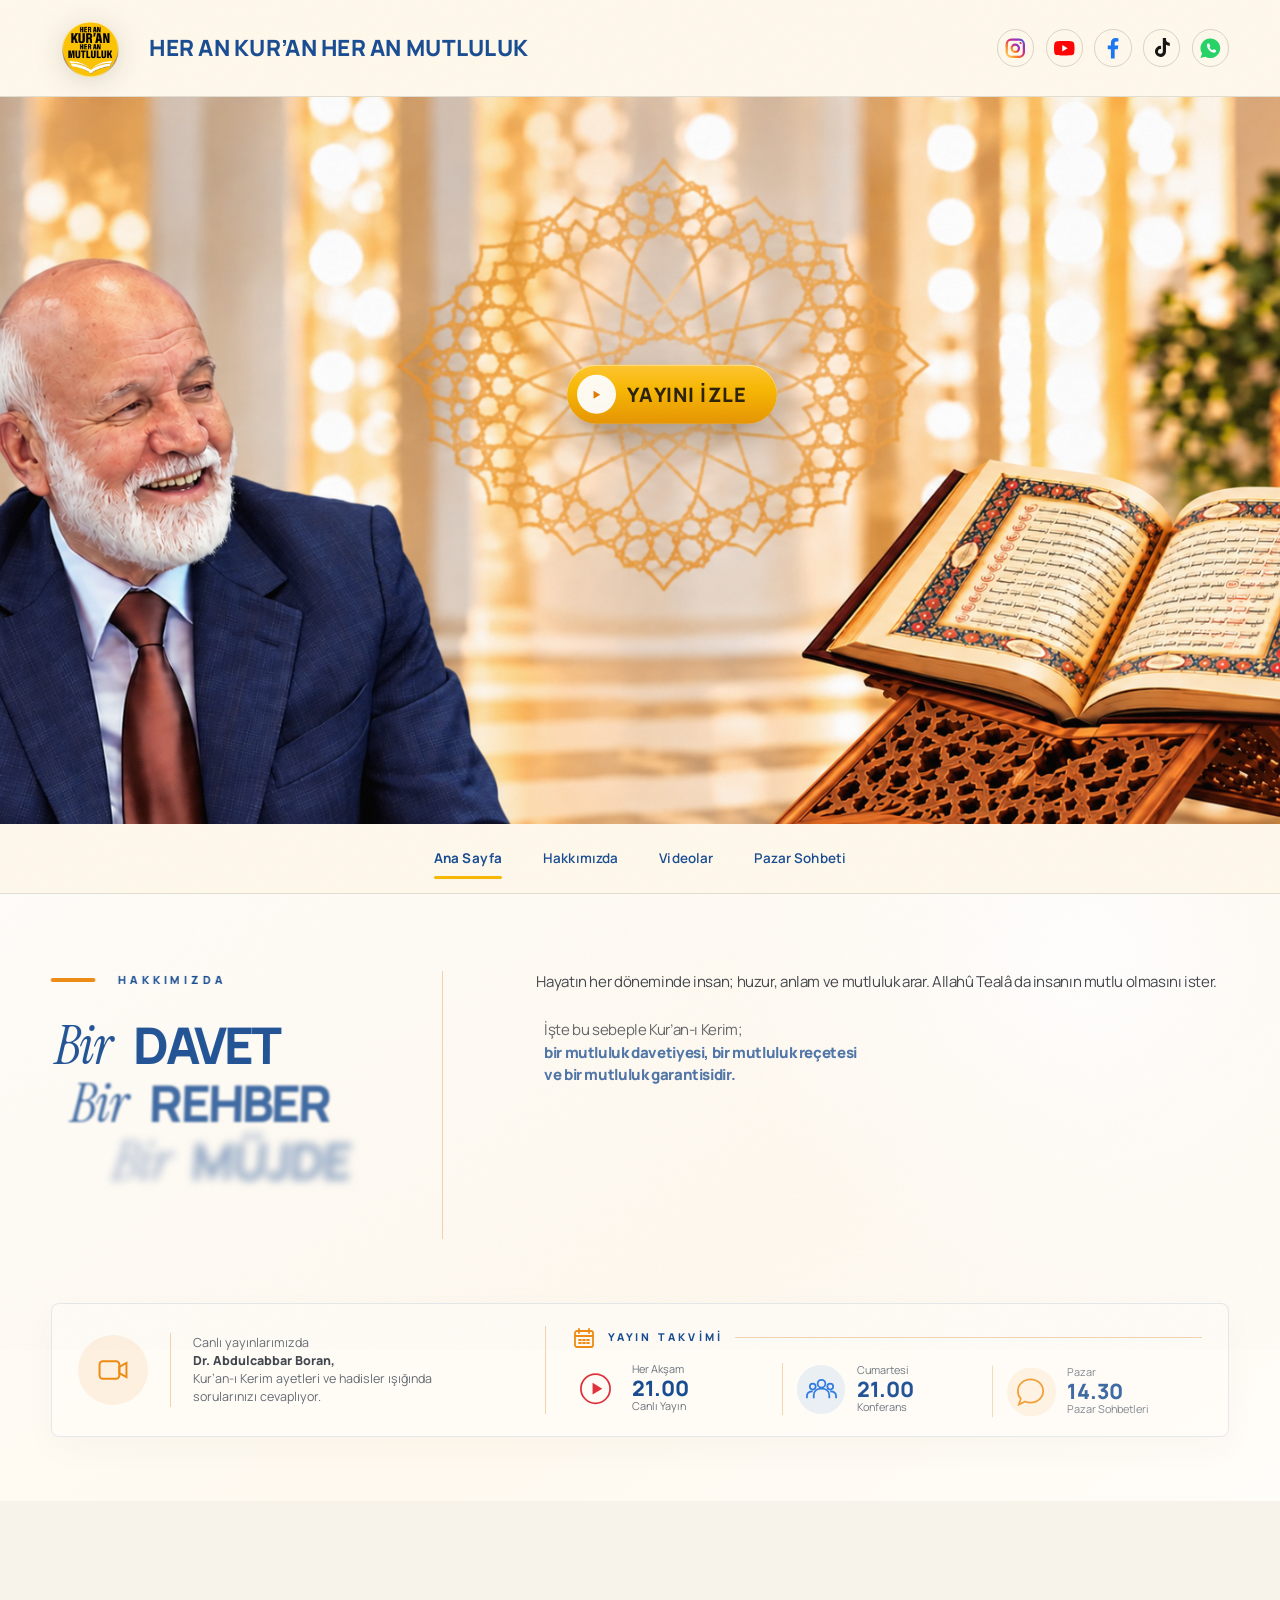
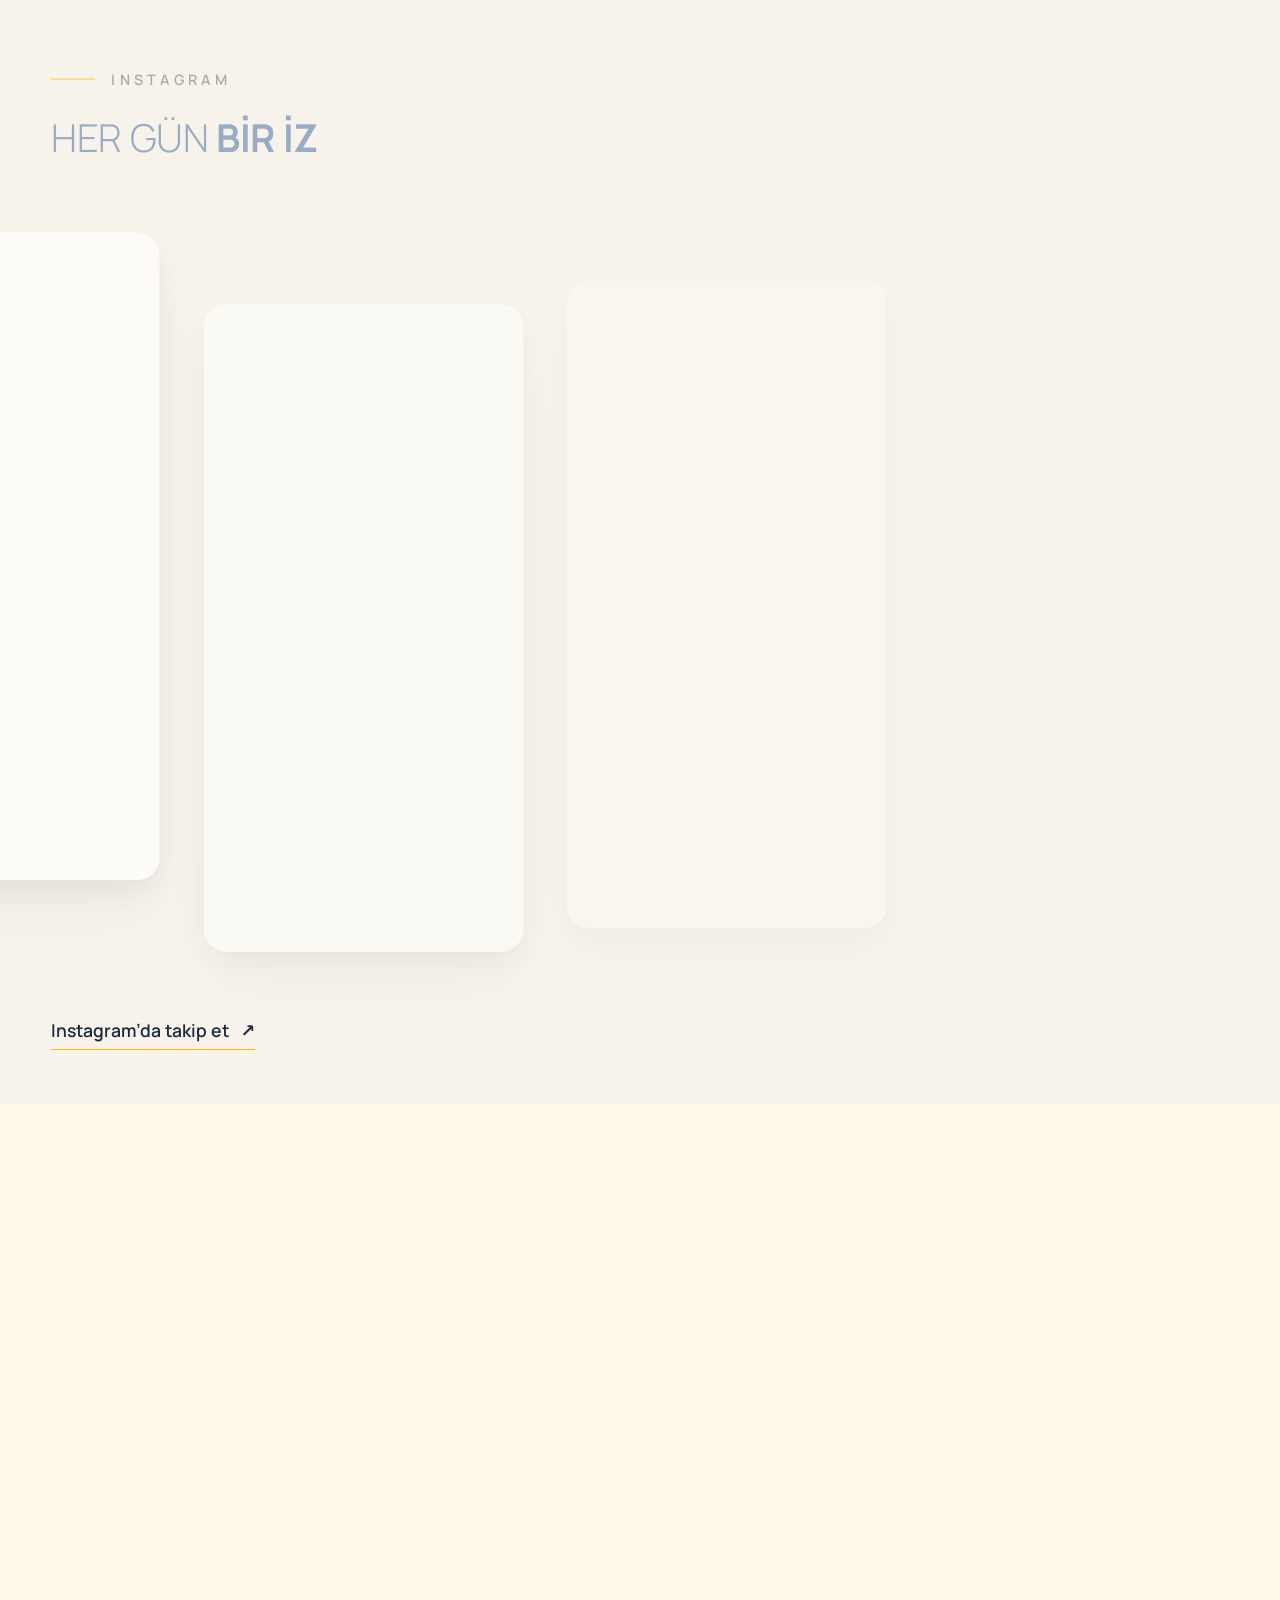
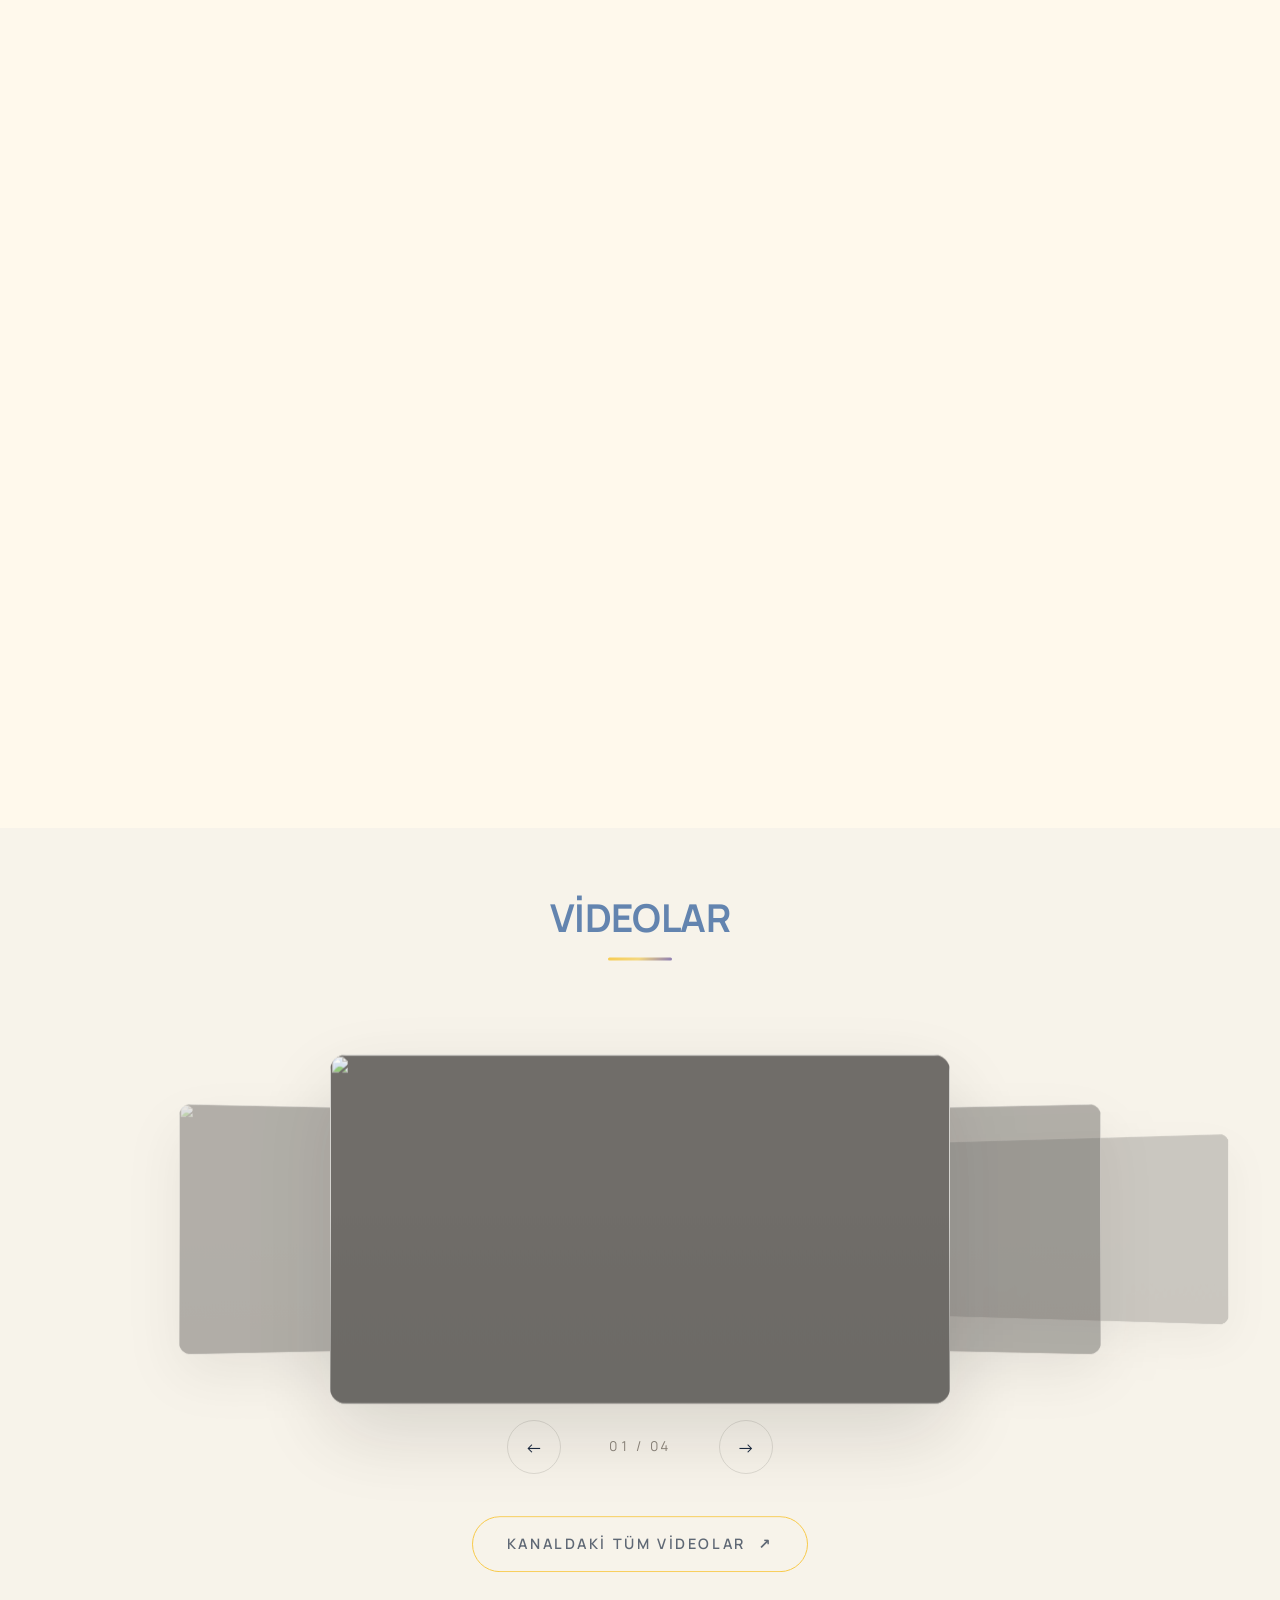
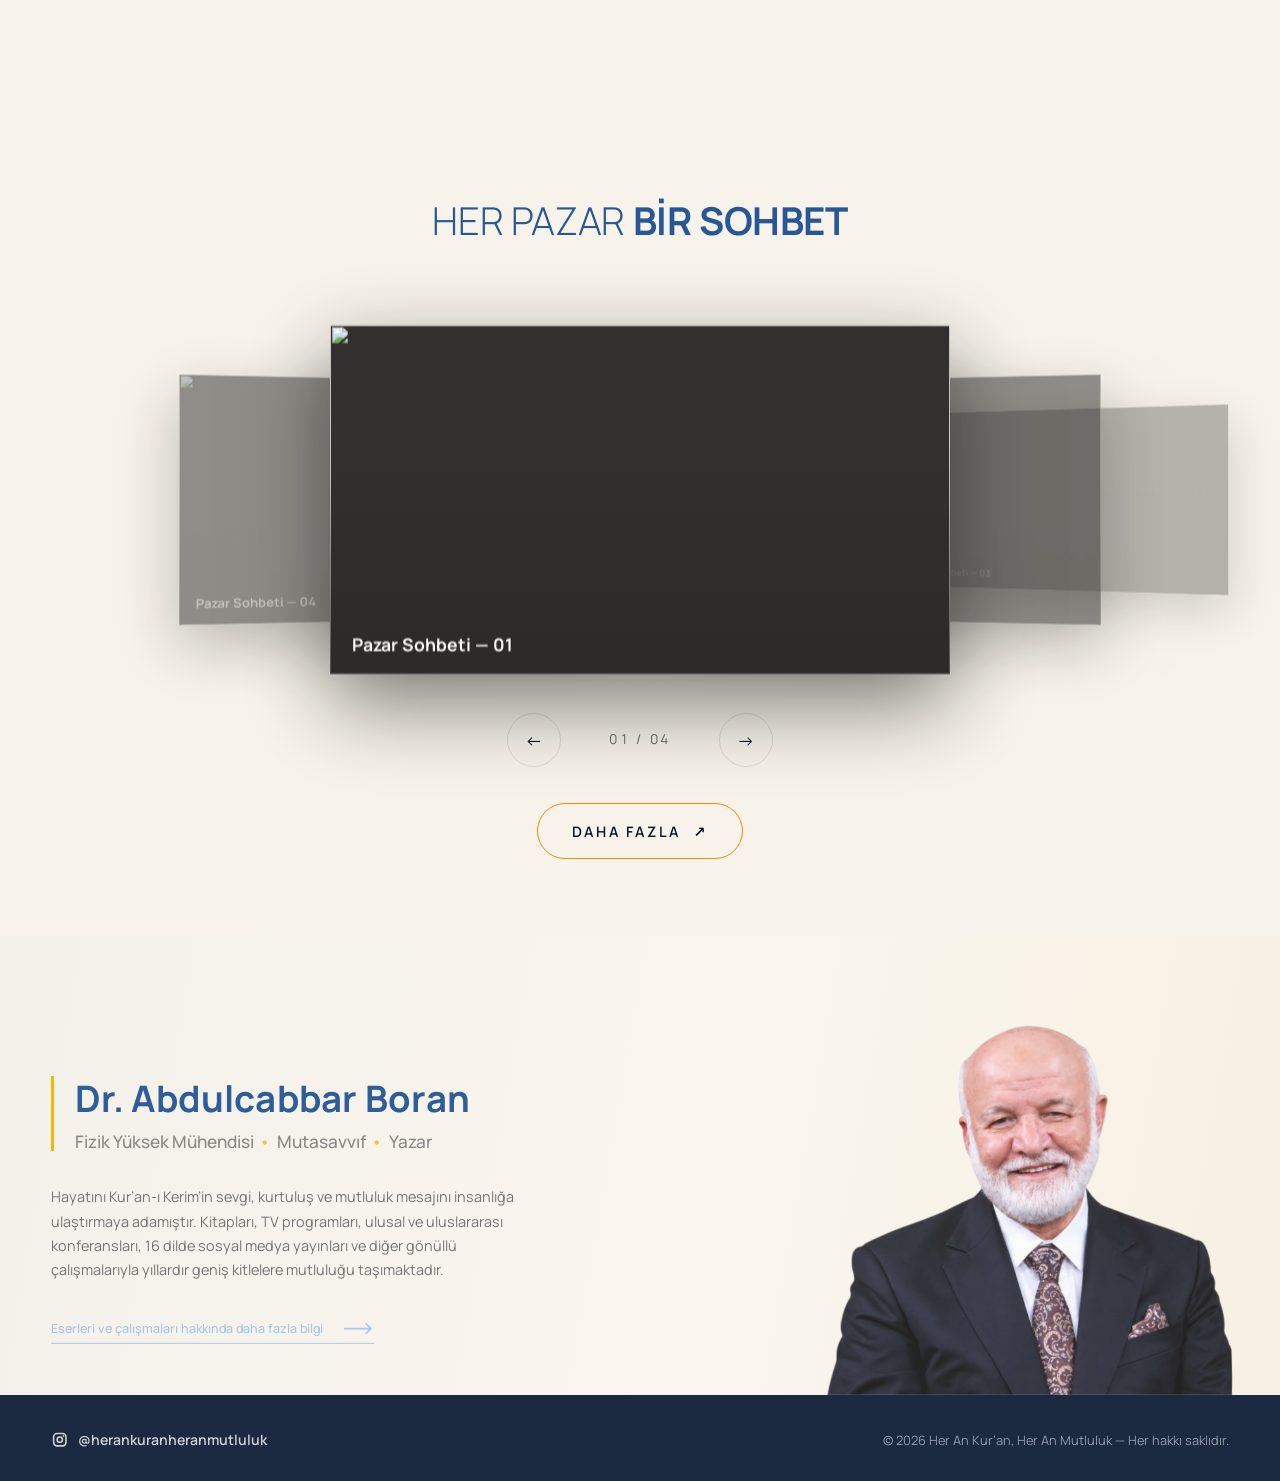
==== index.html @ 2b102756 "Sticky menu titremesini duzelt (overflow-x: clip); video kartlarini kucult - base.css: body overflow" ====
<!DOCTYPE html>
<html lang="tr">

<head>
  <meta charset="UTF-8">
  <meta name="viewport" content="width=device-width, initial-scale=1.0">
  <title>Her An Kur'an, Her An Mutluluk</title>
  <meta name="description"
    content="Her An Kur'an, Her An Mutluluk — bir ayet, bir düşünce, bir değişim. Abdulcabbar Boran ile sohbetler, canlı yayınlar ve her gün bir iz bırakan paylaşımlar.">
  <meta property="og:title" content="Her An Kur'an, Her An Mutluluk">
  <meta property="og:description"
    content="Bir ayet. Bir düşünce. Bir değişim. Sohbetler, canlı yayınlar ve her gün bir iz.">
  <meta property="og:image" content="assets/og-image.jpg">
  <meta property="og:type" content="website">
  <meta property="og:locale" content="tr_TR">
  <!-- Sekme simgesi: markanın kendi logosu (assets/hak_logo.png'den üretildi) -->
  <link rel="icon" type="image/png" sizes="32x32" href="assets/favicon-32.png">
  <link rel="icon" type="image/png" sizes="512x512" href="assets/icon-512.png">
  <link rel="apple-touch-icon" sizes="180x180" href="assets/apple-touch-icon.png">
  <link rel="shortcut icon" href="favicon.ico">

  <link rel="preconnect" href="https://fonts.googleapis.com">
  <link rel="preconnect" href="https://fonts.gstatic.com" crossorigin>
  <link
    href="https://fonts.googleapis.com/css2?family=Instrument+Serif:ital@0;1&family=Cormorant+Garamond:ital,wght@0,400;0,500;1,400&family=Manrope:wght@300;400;500;600;700&display=swap"
    rel="stylesheet">

  <link rel="stylesheet" href="css/base.css?v=20261027-1">
  <link rel="stylesheet" href="css/layout.css?v=20261018-4">
  <link rel="stylesheet" href="css/sections/hero.css?v=20261018-2">
  <link rel="stylesheet" href="css/sections/hakkimizda.css?v=20261018-1">
  <link rel="stylesheet" href="css/sections/instagram.css?v=20261018-3">
  <link rel="stylesheet" href="css/sections/boran.css?v=20261018-2">
  <link rel="stylesheet" href="css/sections/videos.css?v=20261027-1">
  <link rel="stylesheet" href="css/sections/videolar.css?v=20261027-1">
  <link rel="stylesheet" href="css/sections/footer.css?v=20261016-1">
</head>

<body>

  <!-- Görsel yedeği: bir görsel yüklenemezse yerine tasarlanmış bir
       yer tutucu paneli (başlık + sarı sıra işareti) konur. -->
  <script src="js/imageFallback.js?v=20261018-1"></script>

  <!-- Global film grain -->
  <div class="grain" aria-hidden="true"></div>

  <!-- Üst şerit: logo + marka yazısı + sosyal halkalar.
       Şerit yüksekliği logoyu TAM kapsar; logo afişin üzerine taşmaz. -->
  <header class="navbar" id="navbar" data-nav>
    <div class="navbar__inner">
      <a class="navbar__brand" href="#hero" aria-label="Her An Kur&rsquo;an — ana sayfa">
        <img class="navbar__logo" src="assets/hak_logo.png" alt="Her An Kur'an, Her An Mutluluk logosu">
      </a>
      <p class="navbar__wordmark">Her An Kur&rsquo;an Her An Mutluluk</p>

      <div class="navbar__actions">
        <a class="navbar__icon navbar__icon--ig" href="https://www.instagram.com/herankuranheranmutluluk" target="_blank" rel="noopener noreferrer"
          aria-label="Instagram">
          <svg viewBox="0 0 24 24" aria-hidden="true">
            <defs>
              <linearGradient id="ig-gradient" x1="8%" y1="92%" x2="92%" y2="8%">
                <stop offset="0" stop-color="#FFD764" />
                <stop offset="0.28" stop-color="#FA7E1E" />
                <stop offset="0.56" stop-color="#D62976" />
                <stop offset="0.8" stop-color="#962FBF" />
                <stop offset="1" stop-color="#4F5BD5" />
              </linearGradient>
            </defs>
            <path fill="url(#ig-gradient)"
              d="M8.2 2.5h7.6a5.7 5.7 0 0 1 5.7 5.7v7.6a5.7 5.7 0 0 1-5.7 5.7H8.2a5.7 5.7 0 0 1-5.7-5.7V8.2a5.7 5.7 0 0 1 5.7-5.7zm-.18 2.2A3.32 3.32 0 0 0 4.7 8.02v7.96a3.32 3.32 0 0 0 3.32 3.32h7.96a3.32 3.32 0 0 0 3.32-3.32V8.02A3.32 3.32 0 0 0 15.98 4.7H8.02z" />
            <path fill="url(#ig-gradient)"
              d="M12 7.3a4.7 4.7 0 1 1 0 9.4 4.7 4.7 0 0 1 0-9.4zm0 2.2a2.5 2.5 0 1 0 0 5 2.5 2.5 0 0 0 0-5z" />
            <circle fill="url(#ig-gradient)" cx="17.05" cy="6.95" r="1.18" />
          </svg>
        </a>
        <a class="navbar__icon navbar__icon--yt" href="https://www.youtube.com/@HeranKuranHeranMutluluk" target="_blank" rel="noopener noreferrer"
          aria-label="YouTube">
          <svg viewBox="0 0 24 24" aria-hidden="true">
            <path fill="#FF0000"
              d="M21.6 7.17a2.52 2.52 0 0 0-1.77-1.78C18.25 4.96 12 4.96 12 4.96s-6.25 0-7.83.43A2.52 2.52 0 0 0 2.4 7.17 26.2 26.2 0 0 0 1.97 12c0 1.64.14 3.27.43 4.83a2.52 2.52 0 0 0 1.77 1.78c1.58.43 7.83.43 7.83.43s6.25 0 7.83-.43a2.52 2.52 0 0 0 1.77-1.78c.29-1.56.43-3.19.43-4.83 0-1.64-.14-3.27-.43-4.83z" />
            <path fill="#fff" d="M10.02 15.17V8.83L15.3 12z" />
          </svg>
        </a>
        <a class="navbar__icon navbar__icon--fb" href="https://www.facebook.com/hkuranhmutluluk" target="_blank" rel="noopener noreferrer"
          aria-label="Facebook">
          <svg viewBox="0 0 24 24" aria-hidden="true">
            <path fill="#1877F2"
              d="M15.12 5.32H17V2.14A26.1 26.1 0 0 0 14.26 2C11.54 2 9.68 3.66 9.68 6.7v2.62H6.61v3.56h3.07V22h3.68v-9.12h3.06l.46-3.56h-3.52V7.05c0-1.03.28-1.73 1.76-1.73z" />
          </svg>
        </a>
        <a class="navbar__icon navbar__icon--tt" href="https://www.tiktok.com/@herankuranheranmutluluk" target="_blank" rel="noopener noreferrer"
          aria-label="TikTok">
          <svg viewBox="0 0 24 24" aria-hidden="true">
            <path fill="#121212"
              d="M16.6 2h-3.1v13.08a2.37 2.37 0 1 1-1.7-2.27V9.68a5.4 5.4 0 1 0 4.8 5.37V8.52a6.6 6.6 0 0 0 3.7 1.14V6.56A3.7 3.7 0 0 1 16.6 2.9z" />
          </svg>
        </a>
        <a class="navbar__icon navbar__icon--wa" href="https://wa.me/905434600460" target="_blank" rel="noopener noreferrer"
          aria-label="WhatsApp ile iletişime geç">
          <svg viewBox="0 0 24 24" aria-hidden="true">
            <path fill="#25D366"
              d="M12.04 2.4a9.6 9.6 0 0 0-8.1 14.72L2.5 21.6l4.6-1.4a9.6 9.6 0 1 0 4.94-17.8z" />
            <path fill="#fff"
              d="M9.1 7.9c.25-.56.52-.57.76-.58h.64c.2 0 .47.04.68.58l.72 1.76c.1.25.03.47-.1.66l-.4.5c-.12.16-.22.3-.03.6a6.4 6.4 0 0 0 2.7 2.36c.27.13.42.07.57-.1l.5-.6c.19-.2.37-.2.57-.1l1.62.84c.26.14.44.3.44.5 0 .4-.22 1.2-.62 1.5-.4.3-.97.5-1.56.5a8.2 8.2 0 0 1-6.83-6.8c0-.7.13-1.3.44-1.82z" />
          </svg>
        </a>
      </div>

      <button class="navbar__burger" aria-label="Menüyü aç" aria-expanded="false">
        <span></span><span></span>
      </button>
    </div>
    <div class="navbar__mobile" hidden>
      <ul class="navbar__mobile-list">
        <li><a href="#hero">Ana Sayfa</a></li>
        <li><a href="#manifesto">Hakkımızda</a></li>
        <li><a href="#videolar">Videolar</a></li>
        <li><a href="#pazar-sohbeti">Pazar Sohbeti</a></li>
      </ul>
    </div>
  </header>

  <main id="icerik">

    <!-- ============ HERO ============ -->
    <!-- Tam genişlik afiş; ortasında "YAYINI İZLE". Tıklanınca kapak çekilir,
         yerinde canlı yayın açılır. Ana menü afişin ALTINDA durur ve
         kaydırıldıkça marka şeridinin altına yapışır. -->
    <section class="hero" id="hero" data-theme="light" aria-label="Giriş">
      <figure class="hero__visual">
        <iframe referrerpolicy="strict-origin-when-cross-origin" class="hero__embed"
          data-live-src="https://www.youtube.com/embed/live_stream?channel=UCl6TeEmv5AAY00mSjHaKWVg&amp;rel=0&amp;playsinline=1"
          title="Her An Kur&rsquo;an, Her An Mutluluk — canlı yayın" frameborder="0"
          allow="accelerometer; autoplay; encrypted-media; gyroscope; picture-in-picture; web-share"
          allowfullscreen></iframe>
        <button class="live-cover" type="button" data-live-cover aria-label="Canlı yayını izle">
          <!-- Kaynak: assets/intro.png (1930x815, 2.368:1 — kutunun oranıyla aynı). -->
          <img src="assets/intro.png?v=2"
            alt="" loading="eager" decoding="async"
            width="1930" height="815">
          <span class="hero__watch">
            <span class="hero__watch-icon" aria-hidden="true">
              <svg viewBox="0 0 24 24"><path d="M9 7.2v9.6l8-4.8z" /></svg>
            </span>
            Yayını İzle
          </span>
        </button>
      </figure>

    </section>

    <nav class="mainnav" aria-label="Ana menü">
      <ul class="mainnav__list">
        <li><a class="mainnav__link" href="#hero" data-section="hero">Ana Sayfa</a></li>
        <li><a class="mainnav__link" href="#manifesto" data-section="manifesto">Hakkımızda</a></li>
        <li><a class="mainnav__link" href="#videolar" data-section="videolar">Videolar</a></li>
        <li><a class="mainnav__link" href="#pazar-sohbeti" data-section="pazar-sohbeti">Pazar Sohbeti</a></li>
      </ul>
    </nav>

    <!-- ============ HAKKIMIZDA ============ -->
    <!-- Referans afiş düzeni: solda başlık, sağda metin ve davet,
         altta canlı yayın bilgisi ile yayın takvimi. -->
    <section class="hk" id="manifesto" data-theme="light" aria-label="Hakkımızda">
      <div class="hk__inner">
        <div class="hk__ust">
          <header class="hk__baslik">
            <p class="hk__eyebrow"><span aria-hidden="true"></span>Hakkımızda</p>
            <h2 class="hk__title" aria-label="Bir Davet Bir Rehber Bir Müjde">
              <span class="hk__title-line"><em>Bir</em> <strong>Davet</strong></span>
              <span class="hk__title-line"><em>Bir</em> <strong>Rehber</strong></span>
              <span class="hk__title-line"><em>Bir</em> <strong>Müjde</strong></span>
            </h2>
          </header>

          <div class="hk__icerik">
            <div class="hk__metin">
              <p>
                Hayatın her döneminde insan; huzur, anlam ve mutluluk arar.
                Allah&ucirc; Teal&acirc; da insanın mutlu olmasını ister.
              </p>
              <p>
                İşte bu sebeple Kur&rsquo;an-ı Kerim;<br>
                <strong>bir mutluluk davetiyesi, bir mutluluk reçetesi<br>
                ve bir mutluluk garantisidir.</strong>
              </p>
            </div>

            <blockquote class="hk__davet">
              <span class="hk__tirnak hk__tirnak--sol" aria-hidden="true">“</span>
              <p>Sizi <strong>Allah&rsquo;a</strong> davet ediyoruz.<br>
                 Sizi <strong>mutluluğa</strong> davet ediyoruz.</p>
              <span class="hk__tirnak hk__tirnak--sag" aria-hidden="true">”</span>
            </blockquote>
          </div>
        </div>

        <!-- Afişin alt bandı: canlı yayın bilgisi + yayın takvimi -->
        <div class="hk__yayin">
          <div class="hk__canli">
            <span class="hk__canli-icon" aria-hidden="true">
              <svg viewBox="0 0 48 48"><rect x="7" y="13" width="25" height="22" rx="4"/><path d="m32 20 9-5v18l-9-5z"/></svg>
            </span>
            <span class="hk__canli-ayrac" aria-hidden="true"></span>
            <p>
              Canlı yayınlarımızda<br>
              <strong>Dr. Abdulcabbar Boran,</strong><br>
              Kur&rsquo;an-ı Kerim ayetleri ve hadisler ışığında<br>
              sorularınızı cevaplıyor.
            </p>
          </div>

          <div class="hk__takvim">
            <div class="hk__takvim-baslik">
              <svg viewBox="0 0 24 24" aria-hidden="true"><rect x="3" y="5" width="18" height="16" rx="2"/><path d="M7 3v4M17 3v4M3 10h18M7 14h2M11 14h2M15 14h2M7 17h2M11 17h2M15 17h2"/></svg>
              <span>Yayın Takvimi</span>
              <i aria-hidden="true"></i>
            </div>

            <dl class="hk__saatler">
              <div class="hk__saat">
                <span class="hk__saat-icon hk__saat-icon--play" aria-hidden="true"><svg viewBox="0 0 36 36"><circle cx="18" cy="18" r="15"/><path d="m15 12 10 6-10 6z"/></svg></span>
                <div><dt>Her Akşam</dt><dd class="hk__vakit">21.00</dd><dd>Canlı Yayın</dd></div>
              </div>
              <div class="hk__saat">
                <span class="hk__saat-icon hk__saat-icon--grup" aria-hidden="true"><svg viewBox="0 0 36 36"><circle cx="18" cy="12" r="4"/><circle cx="9" cy="15" r="3"/><circle cx="27" cy="15" r="3"/><path d="M10 27v-3c0-4 3-7 8-7s8 3 8 7v3M3 27v-2c0-3 2-5 6-5M33 27v-2c0-3-2-5-6-5"/></svg></span>
                <div><dt>Cumartesi</dt><dd class="hk__vakit">21.00</dd><dd>Konferans</dd></div>
              </div>
              <div class="hk__saat">
                <span class="hk__saat-icon hk__saat-icon--sohbet" aria-hidden="true"><svg viewBox="0 0 36 36"><path d="M30 17c0 7-6 12-13 12-2 0-4-.4-5.5-1.2L5 31l2-6C5 23 4 20 4 17 4 10 10 5 17 5s13 5 13 12z"/></svg></span>
                <div><dt>Pazar</dt><dd class="hk__vakit">14.30</dd><dd>Pazar Sohbetleri</dd></div>
              </div>
            </dl>
          </div>
        </div>
      </div>
    </section>

    <!-- ============ INSTAGRAM ============ -->
    <section class="ig" id="instagram" data-theme="light" aria-label="Instagram paylaşımları">
      <div class="ig__head">
        <p class="ig__eyebrow">Instagram</p>
        <h2 class="ig__title"><span>HER GÜN</span> <strong>BİR İZ</strong></h2>
      </div>
      <div class="ig__viewport">
        <div class="ig__track" data-ig-track><!-- JS: js/data/instagram.js --></div>
      </div>
      <div class="ig__foot">
        <a class="ig__cta" href="https://www.instagram.com/herankuranheranmutluluk" target="_blank" rel="noopener noreferrer"
          data-cursor="AÇ ↗" data-magnetic>
          Instagram&rsquo;da takip et <span aria-hidden="true">↗</span>
        </a>
      </div>
    </section>

    <!-- ============ VİDEOLAR ============ -->
    <section class="vlist" id="videolar" data-theme="light" aria-label="Videolar">
      <div class="vlist__head">
        <h2 class="vlist__title">VİDEOLAR</h2>
      </div>

      <div class="vlist__deck" data-vlist-deck data-cursor="İZLE"><!-- JS: js/data/videolar.js --></div>

      <div class="vlist__nav">
        <button class="vlist__arrow" type="button" data-vlist-prev aria-label="Önceki video">←</button>
        <span class="vlist__counter" data-vlist-counter>01 / 04</span>
        <button class="vlist__arrow" type="button" data-vlist-next aria-label="Sonraki video">→</button>
      </div>

      <div class="vlist__foot">
        <a class="vlist__cta" href="https://www.youtube.com/@HeranKuranHeranMutluluk" target="_blank" rel="noopener noreferrer"
          data-cursor="AÇ ↗" data-magnetic>
          <span data-vlist-cta-label>Kanaldaki tüm videolar</span>
          <span aria-hidden="true">↗</span>
        </a>
      </div>
    </section>

    <!-- ============ VIDEOS ============ -->
    <section class="vids" id="pazar-sohbeti" data-theme="light" aria-label="Pazar Sohbetleri">
      <div class="vids__head">
        <h2 class="vids__title"><span>HER PAZAR</span> <strong>BİR SOHBET</strong></h2>
      </div>

      <div class="vids__deck" data-vids-deck data-cursor="İZLE"><!-- JS: js/data/videos.js --></div>

      <div class="vids__nav">
        <button class="vids__arrow" type="button" data-vids-prev aria-label="Önceki video">←</button>
        <span class="vids__counter" data-vids-counter>01 / 04</span>
        <button class="vids__arrow" type="button" data-vids-next aria-label="Sonraki video">→</button>
      </div>

      <div class="vids__more-wrap">
        <a class="vids__more" href="https://www.youtube.com/playlist?list=PLgvVn7A_zKMlKvjwJF3p8RAJyoOZDNLQL"
          target="_blank" rel="noopener noreferrer" data-cursor="AÇ ↗" data-magnetic>
          <span>Daha fazla</span>
          <span class="vids__more-icon" aria-hidden="true">↗</span>
        </a>
      </div>
    </section>

    <!-- ============ ABDULCABBAR BORAN ============ -->
    <!-- Tek sayfalık tanıtım: yazı solda, portre sağda. Portrenin alt
         kenarı bölüm zeminine karışacak şekilde kırpılıyor. -->
    <section class="boran" id="boran" data-theme="light" aria-label="Dr. Abdulcabbar Boran">
      <div class="boran__kart">
        <div class="boran__metin">
          <div class="boran__kimlik">
            <h2 class="boran__ad">Dr. Abdulcabbar Boran</h2>
            <p class="boran__unvan">
              Fizik Yüksek Mühendisi <span class="boran__nokta" aria-hidden="true">&bull;</span>
              Mutasavvıf <span class="boran__nokta" aria-hidden="true">&bull;</span> Yazar
            </p>
          </div>

          <p class="boran__ozet">
            Hayatını Kur&rsquo;an-ı Kerim&rsquo;in sevgi, kurtuluş ve mutluluk mesajını
            insanlığa ulaştırmaya adamıştır. Kitapları, TV programları, ulusal ve
            uluslararası konferansları, 16 dilde sosyal medya yayınları ve diğer
            gönüllü çalışmalarıyla yıllardır geniş kitlelere mutluluğu taşımaktadır.
          </p>

          <!-- TODO: Hocamızın kendi site adresi onaylanacak. Şimdilik
               Kainatın Mutluluk Merkezi platformuna gidiyor. -->
          <a class="boran__link" href="https://ibrahimlive.com" target="_blank" rel="noopener noreferrer">
            <span>Eserleri ve çalışmaları hakkında daha fazla bilgi</span>
            <svg class="boran__ok" viewBox="0 0 32 12" aria-hidden="true">
              <path d="M0 6h28M23 1l5 5-5 5" fill="none" stroke="currentColor"
                stroke-width="1.6" stroke-linecap="round" stroke-linejoin="round" />
            </svg>
          </a>
        </div>

        <figure class="boran__portre">
          <img src="assets/acb_resim.png" alt="Dr. Abdulcabbar Boran"
            loading="lazy" decoding="async" width="619" height="602">
        </figure>
      </div>
    </section>

  </main>

  <!-- ============ FOOTER ============ -->
  <!-- 10.10.2026: geniş, üç sütunlu ve menüyü tekrarlayan footer
       kaldırıldı. Geriye tek satır kaldı: Instagram, e-posta, telif. -->
  <footer class="footer" id="iletisim" data-theme="dark">
    <div class="footer__inner">
      <a class="footer__ig" href="https://www.instagram.com/herankuranheranmutluluk"
         target="_blank" rel="noopener noreferrer">
        <svg viewBox="0 0 24 24" aria-hidden="true">
          <path fill="currentColor"
            d="M8.2 2.5h7.6a5.7 5.7 0 0 1 5.7 5.7v7.6a5.7 5.7 0 0 1-5.7 5.7H8.2a5.7 5.7 0 0 1-5.7-5.7V8.2a5.7 5.7 0 0 1 5.7-5.7zm-.18 2.2A3.32 3.32 0 0 0 4.7 8.02v7.96a3.32 3.32 0 0 0 3.32 3.32h7.96a3.32 3.32 0 0 0 3.32-3.32V8.02A3.32 3.32 0 0 0 15.98 4.7H8.02z" />
          <path fill="currentColor"
            d="M12 7.3a4.7 4.7 0 1 1 0 9.4 4.7 4.7 0 0 1 0-9.4zm0 2.2a2.5 2.5 0 1 0 0 5 2.5 2.5 0 0 0 0-5z" />
          <circle fill="currentColor" cx="17.05" cy="6.95" r="1.18" />
        </svg>
        <span>@herankuranheranmutluluk</span>
      </a>

      <!-- TODO: e-posta adresi verilecek. Adres gelene kadar bu satır
           yorumda duruyor — yanlış adres yayınlamamak için.
      <a class="footer__mail" href="mailto:ADRES">ADRES</a>
      -->

      <p class="footer__copy">
        &copy; <span data-footer-year>2026</span> Her An Kur&rsquo;an, Her An Mutluluk
        &mdash; Her hakkı saklıdır.
      </p>
    </div>
  </footer>
  <!-- Vendor (globals) -->
  <script src="js/vendor/gsap.min.js"></script>
  <script src="js/vendor/ScrollTrigger.min.js"></script>
  <script src="js/vendor/lenis.min.js"></script>
  <!-- App -->
  <script type="module" src="js/main.js?v=20261018-1"></script>
</body>

</html>
---- css/base.css ----
/* ============================================================
   base.css — reset, design tokens, typography scale, utilities
   ============================================================ */

*, *::before, *::after { box-sizing: border-box; margin: 0; padding: 0; }

:root {
  /* Brand */
  --brand-yellow: #F8B700;
  --brand-yellow-deep: #C89300;
  --brand-purple: #543E9A;
  --brand-navy: #174B91;

  /* 10.10.2026 toplantısında belirlenen palet */
  --lacivert: #07152E;   /* site adı ve bölüm başlıkları */
  --unvan: #6B6B6B;      /* unvan / alt başlık */
  --metin: #20242B;      /* ana metin */
  --turuncu: #F28C00;    /* vurgu */
  --link: #006FE6;       /* bağlantı */
  --brand-purple-soft: rgba(84, 62, 154, 0.14);

  /* Neutrals */
  --background-dark: #151313;
  --background-dark-soft: #1D1A1A;
  --background-light: #F7F3EA;
  --background-ivory: #FFF9EC;
  --text-light: #FFFDF8;
  --text-dark: #1B2A40;
  --text-muted: #8C857B;
  --border-soft: rgba(255, 255, 255, 0.12);
  --border-dark-soft: rgba(27, 24, 21, 0.12);

  /* Controlled brand gradient — small doses only */
  --brand-gradient: linear-gradient(135deg, #F8B700 0%, #F3C94B 48%, #543E9A 100%);

  /* Type */
  --font-display: "Instrument Serif", "Cormorant Garamond", Georgia, serif;
  --font-body: "Manrope", "Segoe UI", system-ui, sans-serif;

  /* Scale */
  --step--1: clamp(0.78rem, 0.74rem + 0.2vw, 0.9rem);
  --step-0: clamp(0.95rem, 0.9rem + 0.25vw, 1.1rem);
  --step-1: clamp(1.15rem, 1.05rem + 0.5vw, 1.5rem);
  --step-2: clamp(1.5rem, 1.2rem + 1.4vw, 2.4rem);
  --step-3: clamp(2.2rem, 1.6rem + 3vw, 4.2rem);
  --step-4: clamp(3rem, 1.8rem + 6vw, 7rem);
  --step-giant: clamp(4rem, 16vw, 15rem);

  /* Rhythm */
  --space-section: clamp(6rem, 12vw, 11rem);
  --gutter: clamp(1.25rem, 4vw, 4rem);

  /* Motion */
  --ease-out: cubic-bezier(0.22, 1, 0.36, 1);
  --dur: 0.9s;

  /* Şerit yükseklikleri — TEK KAYNAK.
     Hem üst marka şeridi (layout.css) hem de afişin genişlik tavanı
     (hero.css) buradan okur. JS'e bağlı DEĞİL: afişin boyutu betiğin
     çalışma anına bağlı kalmasın diye saf CSS'te tutuluyor.
     --menu-serit-h telefonda 0'a iner (menü şeridi orada gizli). */
  --serit-h: clamp(74px, 7.5vw, 104px);
  --menu-serit-h: 76px;
}

html {
  scroll-behavior: smooth;
  -webkit-text-size-adjust: 100%;
  /* kaydırma çubuğu gizli — sayfa Lenis ile kaydırılıyor,
     tekerlek / dokunma / klavye normal çalışmaya devam eder */
  scrollbar-width: none;      /* Firefox */
  -ms-overflow-style: none;   /* eski Edge */
}
html::-webkit-scrollbar,
body::-webkit-scrollbar { width: 0; height: 0; display: none; }

html.lenis, html.lenis body { height: auto; }
.lenis.lenis-smooth { scroll-behavior: auto !important; }

body {
  font-family: var(--font-body);
  font-size: var(--step-0);
  line-height: 1.6;
  color: var(--text-dark);
  background: var(--background-ivory);
  overflow-x: clip;
  font-feature-settings: "kern";
  text-rendering: optimizeLegibility;
  -webkit-font-smoothing: antialiased;
}

img { max-width: 100%; display: block; }
a { color: inherit; text-decoration: none; }
ul, ol { list-style: none; }
button { font: inherit; color: inherit; background: none; border: 0; cursor: pointer; }
em { font-style: normal; }

::selection { background: var(--brand-yellow); color: var(--text-dark); }

:focus-visible {
  outline: 2px solid var(--brand-yellow);
  outline-offset: 3px;
  border-radius: 2px;
}

/* ---------- utilities ---------- */
.u-yellow { color: var(--brand-yellow-deep); }
[data-theme="dark"] .u-yellow, .u-yellow--bright { color: var(--brand-yellow); }
.u-purple { color: var(--brand-purple); }

.eyebrow {
  font-size: var(--step--1);
  font-weight: 600;
  letter-spacing: 0.28em;
  text-transform: uppercase;
  color: var(--text-muted);
}

/* Split-text helpers (populated by js/animations/textReveal.js) */
.split-char, .split-word { display: inline-block; will-change: transform; }
.split-mask { display: inline-block; overflow: hidden; vertical-align: bottom; }

/* Reduced motion: everything visible, no transforms */
@media (prefers-reduced-motion: reduce) {
  html { scroll-behavior: auto; }
  *, *::before, *::after {
    animation-duration: 0.01ms !important;
    animation-iteration-count: 1 !important;
    transition-duration: 0.01ms !important;
  }
}
---- css/layout.css ----
/* ============================================================
   layout.css — navbar, footer shell, grain overlay
   ============================================================ */

/* ---------- film grain ---------- */
.grain {
  position: fixed;
  inset: -50%;
  width: 200%;
  height: 200%;
  pointer-events: none;
  z-index: 2000;
  opacity: 0.05;
  background-image: url("data:image/svg+xml,%3Csvg xmlns='http://www.w3.org/2000/svg' width='300' height='300'%3E%3Cfilter id='n'%3E%3CfeTurbulence type='fractalNoise' baseFrequency='0.85' numOctaves='2' stitchTiles='stitch'/%3E%3C/filter%3E%3Crect width='100%25' height='100%25' filter='url(%23n)'/%3E%3C/svg%3E");
  animation: grain-shift 1.4s steps(4) infinite;
}
@keyframes grain-shift {
  0% { transform: translate(0, 0); }
  25% { transform: translate(-2%, 1.5%); }
  50% { transform: translate(1.5%, -2%); }
  75% { transform: translate(-1%, -1%); }
  100% { transform: translate(0, 0); }
}

/* ---------- live broadcast cover ---------- */
.live-cover {
  position: absolute;
  z-index: 1;
  inset: 0;
  width: 100%;
  height: 100%;
  padding: 0;
  overflow: hidden;
  background: #2a120e;
  transition: opacity 0.35s ease, visibility 0.35s ease;
  backface-visibility: hidden;
}
.live-cover img {
  width: 100%;
  height: 100%;
  object-fit: cover;
}
.live-cover__label {
  position: absolute;
  z-index: 1;
  top: clamp(0.75rem, 2vw, 1.4rem);
  right: clamp(0.75rem, 2vw, 1.4rem);
  color: #fff;
  font-size: clamp(0.7rem, 1.25vw, 1rem);
  font-style: italic;
  font-weight: 700;
  letter-spacing: 0.04em;
  white-space: nowrap;
  text-shadow: 0 2px 10px rgba(0, 0, 0, 0.9);
}
.live-cover__play {
  position: absolute;
  left: 50%;
  top: 50%;
  width: clamp(2.3rem, 4vw, 3.4rem);
  height: clamp(2.3rem, 4vw, 3.4rem);
  display: grid;
  place-items: center;
  border-radius: 50%;
  color: #fff;
  background: rgba(84, 62, 154, 0.9);
  box-shadow: 0 12px 34px rgba(0, 0, 0, 0.35);
  transform: translate(-50%, -50%);
  transition: transform 0.25s ease, background-color 0.25s ease;
}
.live-cover__play svg {
  width: 48%;
  height: 48%;
  fill: currentColor;
}
.live-cover:hover .live-cover__play {
  background: var(--brand-yellow);
  transform: translate(-50%, -50%) scale(1.08);
}
.live-cover.is-hidden {
  opacity: 0;
  visibility: hidden;
  pointer-events: none;
}

/* ---------- navbar ----------
   Üst şerit yalnızca marka kimliği taşır: logo, marka yazısı, sosyal
   halkalar. Gezinme başlıkları afişin altındaki .mainnav şeridinde
   (css/sections/hero.css). */
.navbar {
  position: fixed;
  top: 0; left: 0; right: 0;
  z-index: 1000;
  background: var(--background-ivory);
  border-bottom: 1px solid var(--border-dark-soft);
  transition: background-color 0.5s, border-color 0.5s, transform 0.5s var(--ease-out);
}
.navbar.is-dark {
  background: var(--background-dark);
  border-bottom-color: var(--border-soft);
}

.navbar__inner {
  /* Şerit yüksekliği logoyu TAM kapsar — logo aşağıya taşıp afişin
     üzerine binmez. Logoyu büyütmek istersen --bar-h de büyümeli. */
  --bar-h: var(--serit-h);
  --logo-h: calc(var(--bar-h) - clamp(10px, 1.2vw, 18px));
  --logo-ratio: 0.9634; /* 1000 / 1038 */

  display: flex;
  align-items: center;
  gap: clamp(0.6rem, 1.6vw, 1.4rem);
  max-width: 1680px;
  margin: 0 auto;
  height: var(--bar-h);
  padding: 0 var(--gutter);
}

.navbar__brand {
  flex: 0 0 auto;
  display: block;
  width: calc(var(--logo-h) * var(--logo-ratio));
}
.navbar__logo {
  height: var(--logo-h);
  width: auto;
  display: block;
  filter: drop-shadow(0 4px 14px rgba(27, 24, 21, 0.14));
}

/* Logonun yanındaki marka yazısı */
.navbar__wordmark {
  flex: 1 1 auto;
  min-width: 0;
  font-size: clamp(0.92rem, 1.75vw, 1.6rem);
  font-weight: 800;
  letter-spacing: 0.012em;
  line-height: 1.15;
  text-transform: uppercase;
  color: var(--brand-navy);
  overflow: hidden;
  text-overflow: ellipsis;
  white-space: nowrap;
}
.navbar.is-dark {
  background: var(--background-ivory);
  border-bottom-color: var(--border-dark-soft);
}
.navbar.is-dark .navbar__wordmark { color: var(--brand-navy); }

/* ---------- sosyal halkalar ---------- */
.navbar__actions {
  flex: 0 0 auto;
  display: flex;
  align-items: center;
  gap: clamp(0.4rem, 0.9vw, 0.75rem);
}
/* Simgeler SVG'nin kendi içinde marka renkleriyle DOLU çiziliyor
   (index.html). Halkanın içi boş: şeridin zemini neyse o görünür —
   beyaz daire değil, yalnızca ince bir çerçeve. */
.navbar__icon {
  display: grid;
  place-items: center;
  width: clamp(32px, 2.9vw, 42px);
  height: clamp(32px, 2.9vw, 42px);
  border: 1px solid rgba(27, 24, 21, 0.16);
  border-radius: 50%;
  background: transparent;
  transition: border-color 0.3s, background-color 0.3s, transform 0.3s var(--ease-out);
}
/* Simge halkanın içinde daha çok yer kaplasın — kenarda ince bir pay kalır. */
.navbar__icon svg { width: 70%; height: 70%; display: block; }
/* Koyu bölümlerde çerçeve açılır; simgeler renklerini korur. Tek istisna
   TikTok: simgesi siyah olduğu için koyu zeminde kayboluyordu — markanın
   kendi kuralı da koyu zeminde beyaz kullanmak. */
.navbar.is-dark .navbar__icon { border-color: rgba(23, 75, 145, 0.22); }
.navbar.is-dark .navbar__icon--tt path { fill: #121212; }

/* Üzerine gelince simge hafifçe büyür, çerçeve belirginleşir. */
.navbar__icon:hover {
  border-color: rgba(27, 24, 21, 0.4);
  background: rgba(27, 24, 21, 0.05);
  transform: translateY(-2px);
}
.navbar.is-dark .navbar__icon:hover {
  border-color: rgba(255, 255, 255, 0.6);
  background: rgba(255, 255, 255, 0.1);
}

/* burger */
.navbar__burger {
  display: none;
  flex-direction: column;
  gap: 6px;
  padding: 8px;
  flex: 0 0 auto;
}
.navbar__burger span {
  display: block;
  width: 26px; height: 2px;
  background: var(--text-dark);
  transition: transform 0.4s var(--ease-out), background-color 0.4s;
}
.navbar.is-dark .navbar__burger span { background: var(--brand-navy); }
.navbar__burger[aria-expanded="true"] span:first-child { transform: translateY(4px) rotate(45deg); }
.navbar__burger[aria-expanded="true"] span:last-child { transform: translateY(-4px) rotate(-45deg); }

.navbar__mobile {
  display: none;
  flex-direction: column;
  justify-content: center;
  align-items: center;
  padding: 1rem var(--gutter) 2rem;
  /* Eski tarayıcılar ilk satırı kullanır; svh destekleyende ikinci satır
     kazanır — mobilde kayan adres çubuğu da hesaba katılmış olur. */
  height: calc(100vh - var(--nav-h, 74px));
  height: calc(100svh - var(--nav-h, 74px));
  overflow-y: auto;
  overscroll-behavior: contain;
}
.navbar__mobile-list {
  flex: 0 0 auto;
  width: 100%;
  max-width: 22rem;
  text-align: center;
}
.navbar__mobile-list a {
  display: block;
  font-family: var(--font-body);
  font-size: clamp(1.2rem, 5.4vw, 1.65rem);
  font-weight: 700;
  letter-spacing: -0.02em;
  line-height: 1.2;
  padding: 0.85rem 0;
  color: var(--text-dark);
}

/* Mobil menü beyaz zeminde, ana sayfadaki antrasit-lacivert yazı tonunu taşır. */
.navbar.menu-open,
.navbar.menu-open .navbar__mobile,
.navbar.menu-open::before {
  background: var(--background-ivory);
}
.navbar.menu-open .navbar__mobile-list a {
  color: var(--brand-navy);
}
.navbar.menu-open .navbar__mobile-list a:hover,
.navbar.menu-open .navbar__mobile-list a:focus-visible {
  color: var(--brand-yellow-deep);
}
.navbar.menu-open .navbar__burger span {
  background: var(--brand-navy);
}
.navbar.menu-open .navbar__icon {
  border-color: rgba(23, 75, 145, 0.28);
}
.navbar.menu-open .navbar__icon--tt path {
  fill: #121212;
}

/* menü açılırken satırlar sırayla, maskenin altından yükselir */
.navbar__mobile-list li { overflow: hidden; }
.navbar__mobile-list a {
  transform: translateY(110%);
  opacity: 0;
  transition:
    transform 0.7s var(--ease-out),
    opacity 0.5s ease;
}
.navbar.menu-open .navbar__mobile-list a {
  transform: translateY(0);
  opacity: 1;
}
.navbar__mobile-list li:nth-child(1) a { transition-delay: 0.06s; }
.navbar__mobile-list li:nth-child(2) a { transition-delay: 0.12s; }
.navbar__mobile-list li:nth-child(3) a { transition-delay: 0.18s; }
.navbar__mobile-list li:nth-child(4) a { transition-delay: 0.24s; }
.navbar__mobile-list li:nth-child(5) a { transition-delay: 0.30s; }
.navbar:not(.menu-open) .navbar__mobile-list a { transition-delay: 0s; }

@media (prefers-reduced-motion: reduce) {
  .navbar__mobile-list a { transition: none; transform: none; opacity: 1; }
}
.navbar.is-dark .navbar__mobile-list a { color: var(--text-light); }

.navbar.menu-open .navbar__mobile { display: flex; }
/* opak, tam ekran katman — arkasından hiçbir şey sızmaz */
.navbar.menu-open {
  height: 100vh;
  height: 100svh;
  background: var(--background-ivory);
  border-bottom-color: transparent;
  overflow: hidden;
}
.navbar.is-dark.menu-open { background: var(--background-ivory); }
body.menu-locked { overflow: hidden; }

@media (max-width: 900px) {
  /* Dar ekranda gezinme buradan: menü şeridi gizli (hero.css), beş
     başlık tam ekran katmanda açılıyor. */
  .navbar::before {
    content: "";
    position: absolute;
    left: 0;
    right: 0;
    bottom: 100%;
    height: 100vh;
    background: var(--background-ivory);
    pointer-events: none;
  }
  .navbar.is-dark::before { background: var(--background-ivory); }
  .navbar__inner { position: relative; z-index: 2; }
  .navbar__mobile {
    position: fixed;
    inset: 0;
    z-index: 1;
    height: 100vh;
    height: 100svh;
    height: 100dvh;
    padding-top: calc(var(--nav-h, 74px) + 1rem);
    background: var(--background-ivory);
  }
  .navbar__burger { display: flex; }
  .navbar__burger span { width: 21px; }
  /* Marka yazısı logonun yanına sığmıyor; zaten logonun kendisi
     aynı sözleri taşıyor. */
  .navbar__wordmark { display: none; }
  .navbar__actions { margin-left: auto; }
  .navbar__icon:hover { transform: none; }

  .navbar.menu-open {
    height: 100vh;
    height: 100svh;
    height: 100dvh;
  }
}

@media (max-width: 420px) {
  /* En dar ekranlarda beş halka + hamburger sığsın diye halkalar küçülür. */
  .navbar__actions { gap: 0.3rem; }
  .navbar__icon { width: 30px; height: 30px; }
}

/* ---------- section shells ---------- */
main { position: relative; }
section { position: relative; }

/* soft top divider between light sections */
.section-divider {
  width: 64px; height: 3px;
  background: var(--brand-gradient);
  border-radius: 2px;
}

/* ---------- designed image placeholder (fallback when an asset is missing) ----
   Kullanıcı gerçek fotoğrafı bırakana kadar görsel alanları
   "bozuk" değil, tasarlanmış bir panel olarak görünür. */
.imgph {
  position: absolute;
  inset: 0;
  display: flex;
  align-items: center;
  justify-content: center;
  padding: clamp(0.9rem, 4%, 2.2rem);
  background:
    radial-gradient(120% 90% at 100% 0%, rgba(248, 183, 0, 0.16), transparent 60%),
    radial-gradient(100% 80% at 0% 100%, rgba(84, 62, 154, 0.10), transparent 62%),
    linear-gradient(150deg, var(--background-ivory) 0%, #EEE2CB 100%);
  color: var(--text-dark);
  overflow: hidden;
}
.imgph--dark {
  background:
    radial-gradient(120% 90% at 100% 0%, rgba(248, 183, 0, 0.20), transparent 60%),
    radial-gradient(100% 80% at 0% 100%, rgba(84, 62, 154, 0.22), transparent 62%),
    linear-gradient(150deg, #201D1C 0%, #121010 100%);
  color: var(--text-light);
}
.imgph::before {
  content: "";
  position: absolute;
  inset: clamp(0.6rem, 6%, 1.6rem);
  border: 1px solid currentColor;
  opacity: 0.14;
  pointer-events: none;
}
.imgph__idx {
  position: absolute;
  left: clamp(0.9rem, 8%, 2rem);
  top: clamp(0.9rem, 8%, 2rem);
  font-size: 0.7rem;
  font-weight: 700;
  letter-spacing: 0.12em;
  color: var(--brand-yellow);
  padding-top: 0.45rem;
  border-top: 3px solid var(--brand-yellow);
}
.imgph__body { text-align: center; max-width: 88%; }
.imgph__cap {
  display: block;
  font-family: var(--font-display);
  font-size: clamp(1.05rem, 2.4vw, 1.9rem);
  line-height: 1.2;
}
.imgph__rule {
  display: block;
  width: 42px; height: 2px;
  margin: 0.9rem auto 0.7rem;
  background: var(--brand-yellow);
}
.imgph__note {
  display: block;
  font-family: var(--font-display);
  font-style: italic;
  font-size: clamp(0.78rem, 1.3vw, 0.95rem);
  opacity: 0.72;
}


/* ---------- oynayan videoyu kapatma düğmesi ----------
   Dokunmatik cihazlarda videoyu durdurmanın tek yolu bu; masaüstünde de
   oynatıcının üstünde durur. Oynatıcı iframe'inin üstünde kalması için
   yüksek z-index ve kendi tıklama alanı var. */
.video-close {
  position: absolute;
  top: 0.6rem;
  right: 0.6rem;
  z-index: 20;
  width: 42px;
  height: 42px;
  border-radius: 50%;
  border: 1px solid rgba(255, 253, 248, 0.45);
  background: rgba(21, 19, 19, 0.62);
  -webkit-backdrop-filter: blur(8px);
  backdrop-filter: blur(8px);
  color: var(--text-light);
  display: grid;
  place-items: center;
  cursor: pointer;
  transition: background-color 0.3s, color 0.3s, border-color 0.3s, transform 0.3s var(--ease-out);
}
.video-close svg { width: 20px; height: 20px; }
.video-close:hover {
  background: var(--brand-yellow);
  border-color: var(--brand-yellow);
  color: var(--text-dark);
  transform: scale(1.06);
}

/* dokunmatikte parmakla rahat basılsın */
@media (pointer: coarse) {
  .video-close {
    width: 48px;
    height: 48px;
    top: 0.5rem;
    right: 0.5rem;
  }
  .video-close svg { width: 23px; height: 23px; }
}

@media (prefers-reduced-motion: reduce) {
  .video-close { transition: none; }
}
---- css/sections/hero.css ----
/* ============================================================
   hero.css — giriş: tam genişlik canlı yayın afişi ve hemen
   altında ana menü şeridi. Üstteki marka şeridi layout.css'te.
   ============================================================ */

.hero {
  position: relative;
  z-index: 2;
  /* Giriş animasyonu afişi bir an %3 büyütüyor; bu, sayfanın yanlara
     29px kaymasına yol açıyordu (bodydeki overflow-x:hidden html'i
     kapsamıyor). Taşma burada kesiliyor. */
  overflow: hidden;
  background: var(--background-ivory);
  /* Marka şeridi sabit (fixed); afiş onun altından başlar ki
     logo hiçbir boyutta afişin üzerine taşmasın. */
  padding-top: var(--nav-h, 100px);
}

/* ---------- afiş ---------- */
.hero__visual {
  position: relative;
  margin: 0;
  width: 100%;
  /* Afiş HER ekranda ekranı TAM kaplar: iki yanda bosluk birakilmaz.
     Yukseklik "ekran - sabit sheridler" kadar; genislik ise tam ekran.
     Afisin kendi orani (2.37) ekran oranindan farkli olursa gorsel
     cover ile kirpilir — guvenli alan ortadaki %85, kompozisyon
     korunur. Boylece afis+menu ilk ekranda birlikte gorunur ve
     ultra-wide ekranda yan bosluk kalmaz. */
  height: calc(100svh - var(--serit-h) - var(--menu-serit-h));
  overflow: hidden;
  background: var(--background-dark-soft);
}

/* Görsel kutuyu baştan sona doldurur (cover). Kapak 2560x1080 (2.37:1)
   hazırlandı; kutunun oranı ekrana göre 1.86-2.96 arasında gezindiği için
   kimi ekranda yanlardan, kimi ekranda üst/alttan bir miktar kırpılır.
   Kırpma merkezden: tasarımın kompozisyonu ortaya kurulu.
   NOT: Kutunun oranı ekran boyuna göre değiştiği için (yükseklik =
   ekran − üst şerit − menü), kapak görselinin kenarlarında boşluk
   payı bırakılması gerekir. Ölçüler README'de değil, afişi hazırlayan
   için aşağıdaki yorumda: ~2:1, güvenli alan ortadaki %85. */
.hero__visual .live-cover {
  background: #F3E7CF;
}
.hero__visual .live-cover img {
  object-fit: cover;
  object-position: center;
}
.hero__embed {
  position: absolute;
  z-index: 0;
  inset: 0;
  width: 100%;
  height: 100%;
  border: 0;
  display: block;
}

/* ---------- "Yayını İzle" ---------- */
.hero__watch {
  position: absolute;
  z-index: 2;
  /* Tam ortada değil: kapaktaki altın motifin merkezine oturacak
     şekilde biraz yukarıda ve çok az sağda. */
  left: 52.5%;
  top: 41%;
  transform: translate(-50%, -50%);
  display: inline-flex;
  align-items: center;
  gap: clamp(0.45rem, 0.9vw, 0.75rem);
  padding: 0.5em 1.5em 0.5em 0.5em;
  border-radius: 999px;
  background: linear-gradient(180deg, #FFC62F 0%, var(--brand-yellow) 42%, #E79400 100%);
  color: #2A2008;
  font-size: clamp(0.95rem, 1.55vw, 1.3rem);
  font-weight: 800;
  letter-spacing: 0.06em;
  text-transform: uppercase;
  white-space: nowrap;
  box-shadow:
    0 14px 34px rgba(60, 35, 0, 0.32),
    inset 0 1px 0 rgba(255, 255, 255, 0.5);
  transition: transform 0.3s var(--ease-out), box-shadow 0.3s;
}
.hero__watch-icon {
  display: grid;
  place-items: center;
  width: 1.95em;
  height: 1.95em;
  border-radius: 50%;
  background: rgba(255, 255, 255, 0.95);
}
.hero__watch-icon svg {
  width: 52%;
  height: 52%;
  fill: #E07A00;
}
.live-cover:hover .hero__watch {
  transform: translate(-50%, -50%) scale(1.045);
  box-shadow:
    0 18px 42px rgba(60, 35, 0, 0.4),
    inset 0 1px 0 rgba(255, 255, 255, 0.5);
}

/* ---------- ana menü şeridi ----------
   Afisin altinda durur; kaydirinca ust marka seridinin altina yapisir.
   Boylece menu her yerde elin altinda, ust tarafta sabit kalir. */
.mainnav {
  /* Sayfa kaydirilinca ust marka seridinin hemen altina YAPISIR;
     menu her yerde ust tarafta sabit kalir. */
  position: sticky;
  top: var(--nav-h, 100px);
  z-index: 900;
  background: var(--background-ivory);
  border-bottom: 1px solid var(--border-dark-soft);
}
.mainnav__list {
  display: flex;
  justify-content: center;
  align-items: center;
  gap: clamp(1.1rem, 3.2vw, 3.2rem);
  max-width: 1680px;
  margin: 0 auto;
  padding: clamp(0.85rem, 1.5vw, 1.15rem) var(--gutter);
}
.mainnav__link {
  position: relative;
  display: inline-block;
  padding: 0.3rem 0;
  font-size: clamp(0.84rem, 1.05vw, 0.98rem);
  font-weight: 600;
  letter-spacing: 0.01em;
  color: var(--brand-navy);
  white-space: nowrap;
  transition: color 0.3s;
}
/* Etkin bölümün altındaki sarı çizgi */
.mainnav__link::after {
  content: "";
  position: absolute;
  left: 0;
  right: 0;
  bottom: -0.3rem;
  height: 3px;
  border-radius: 2px;
  background: var(--brand-yellow);
  transform: scaleX(0);
  transition: transform 0.35s var(--ease-out);
}
.mainnav__link:hover { color: var(--brand-yellow-deep); }
.mainnav__link:hover::after,
.mainnav__link:focus-visible::after { transform: scaleX(1); }
.mainnav__link.is-active {
  color: var(--brand-navy);
  font-weight: 700;
}
.mainnav__link.is-active::after { transform: scaleX(1); }

/* Koyu bölümlerin üzerinden geçerken üst şeritle birlikte koyulaşır
   (sınıfı js/sections/navbar.js veriyor). */
.mainnav.is-dark {
  background: var(--background-ivory);
  border-bottom-color: var(--border-dark-soft);
}
.mainnav.is-dark .mainnav__link { color: var(--brand-navy); }
.mainnav.is-dark .mainnav__link:hover,
.mainnav.is-dark .mainnav__link.is-active { color: var(--brand-yellow-deep); }

/* ---------- dar ekranlar ---------- */
@media (max-width: 900px) {
  /* Beş başlık telefonda tek satıra sığmıyor; şerit ya kesiliyor ya iki
     satıra çıkıyordu. Dar ekranda gezinme hamburger menüsünden yürüyor
     (layout.css), şerit gizleniyor. */
  .mainnav { display: none; }

  /* Afiş ekran boyuna uzatılmaz: 2.72:1'lik görsel dikey ekranda ince bir
     dilime inerdi. Kadraj oranı görselin kendi oranına yaklaştırıldı:
     16:9'da genişliğin üçte biri kırpılıyor ve sahne iyice yakınlaşmış
     duruyordu; 2.1:1'de kırpma onda bire iniyor, Hocamız da Kur'an-ı
     Kerim de kadraja giriyor. */
  /* Mobilde afis EKRANI DOLDURMAZ: dikey telefonda tam-ekran yapilsa
     yatay gorsel cok kirpilip Hocamiz'in yuzu kesilir. Burada afis
     kendi yatay orani (2.37) ile ince bir serit olarak durur. */
  .hero__visual {
    height: auto;
    aspect-ratio: 1930 / 815;
  }

  /* Düğme dar afişte ekranı boğmasın: küçülüyor ve ortanın biraz
     üstüne alınıyor — tam ortada Hocamızın yüzüne denk geliyordu,
     yukarıda motifin üzerine oturuyor. */
  .hero__watch {
    left: 50%;
    top: 42%;
    font-size: 0.6rem;
    padding: 0.4em 1.05em 0.4em 0.4em;
    letter-spacing: 0.04em;
    gap: 0.35rem;
  }
}

@media (prefers-reduced-motion: reduce) {
  .hero__watch,
  .live-cover:hover .hero__watch { transition: none; transform: translate(-50%, -50%); }
}
---- css/sections/hakkimizda.css ----
/* ============================================================
   hakkimizda.css — referans afişten uyarlanan Hakkımızda bölümü
   ============================================================ */

.hk {
  --hk-blue: #174b91;
  --hk-orange: #ee8b12;
  --hk-line: rgba(224, 155, 75, 0.42);
  background:
    radial-gradient(circle at 85% 10%, rgba(255, 255, 255, 0.9), transparent 30%),
    linear-gradient(145deg, #fffdf9 0%, #fff9ef 58%, #fffdf9 100%);
  color: #30343b;
  scroll-margin-top: calc(var(--nav-h, 100px) + var(--menu-h, 60px));
}

.hk__inner {
  width: min(1480px, calc(100% - (2 * var(--gutter))));
  margin: 0 auto;
  padding: clamp(3rem, 6vw, 5.5rem) 0 clamp(2.75rem, 5vw, 4.8rem);
}

.hk__ust {
  display: grid;
  grid-template-columns: minmax(270px, 0.72fr) minmax(500px, 1.28fr);
  gap: clamp(3rem, 7vw, 7.5rem);
  align-items: stretch;
}

.hk__baslik {
  padding-right: clamp(2rem, 5vw, 5rem);
  border-right: 1px solid var(--hk-line);
}

.hk__eyebrow {
  display: flex;
  align-items: center;
  gap: 1rem;
  color: var(--hk-blue);
  font-size: clamp(0.7rem, 0.8vw, 0.9rem);
  font-weight: 800;
  letter-spacing: 0.34em;
  text-transform: uppercase;
}

.hk__eyebrow span {
  width: clamp(38px, 4vw, 58px);
  height: 4px;
  border-radius: 999px;
  background: var(--hk-orange);
}

.hk__title {
  margin-top: clamp(1.5rem, 2.4vw, 2.5rem);
  color: var(--hk-blue);
  line-height: 0.98;
}

.hk__title-line {
  display: flex;
  align-items: baseline;
  gap: 0.22em;
  white-space: nowrap;
}

.hk__title-line + .hk__title-line { margin-top: 0.22em; }

.hk__title em {
  min-width: 1.35em;
  font-family: var(--font-display);
  font-size: clamp(2.65rem, 4.2vw, 4.8rem);
  font-weight: 400;
  font-style: italic;
  letter-spacing: -0.04em;
}

.hk__title strong {
  font-family: var(--font-body);
  font-size: clamp(2.5rem, 3.95vw, 4.5rem);
  font-weight: 800;
  letter-spacing: -0.055em;
  text-transform: uppercase;
}

.hk__icerik {
  display: flex;
  min-width: 0;
  flex-direction: column;
  justify-content: space-between;
}

.hk__metin { display: grid; gap: clamp(1.2rem, 2vw, 2rem); }

.hk__metin p {
  font-size: clamp(0.94rem, 1.15vw, 1.16rem);
  line-height: 1.5;
  letter-spacing: -0.025em;
}

.hk__metin strong { color: var(--hk-blue); font-weight: 800; }

.hk__davet {
  position: relative;
  display: grid;
  grid-template-columns: auto 1fr auto;
  gap: clamp(1rem, 2vw, 2rem);
  align-items: center;
  margin-top: clamp(2rem, 3.6vw, 3.5rem);
  padding: clamp(1.5rem, 2.5vw, 2.5rem) 0 0;
  border-top: 1px solid rgba(7, 61, 134, 0.1);
  color: var(--hk-blue);
}

.hk__davet p {
  font-family: var(--font-body);
  font-weight: 400;
  font-style: normal;
  font-size: clamp(1.6rem, 2.55vw, 2.8rem);
  line-height: 1.12;
  letter-spacing: -0.035em;
}

.hk__davet strong { font-family: var(--font-body); font-weight: 800; }

.hk__tirnak {
  color: #e2a04f;
  font-family: Georgia, serif;
  font-size: clamp(3.5rem, 5vw, 5.7rem);
  font-weight: 700;
  line-height: 0.45;
}

.hk__tirnak--sol { align-self: start; transform: translateY(0.22em); }
.hk__tirnak--sag { align-self: end; transform: translateY(-0.02em); }

.hk__yayin {
  display: grid;
  grid-template-columns: 42% 58%;
  margin-top: clamp(2.4rem, 5vw, 4.8rem);
  border: 1px solid rgba(7, 61, 134, 0.1);
  border-radius: 8px;
  background: rgba(255, 253, 248, 0.7);
  box-shadow: 0 12px 35px rgba(79, 49, 16, 0.03);
  overflow: hidden;
}

.hk__canli {
  display: grid;
  grid-template-columns: auto 1px 1fr;
  gap: clamp(1rem, 1.7vw, 1.6rem);
  align-items: center;
  margin: clamp(1rem, 1.7vw, 1.6rem) 0;
  padding: 0 clamp(1rem, 2vw, 2rem);
  border-right: 1px solid var(--hk-line);
}

.hk__canli-icon {
  display: grid;
  place-items: center;
  width: clamp(64px, 5.5vw, 84px);
  aspect-ratio: 1;
  border-radius: 50%;
  background: rgba(239, 138, 24, 0.1);
  color: var(--hk-orange);
}

.hk__canli-icon svg { width: 54%; fill: none; stroke: currentColor; stroke-width: 2.5; }

.hk__canli-ayrac {
  width: 1px;
  height: 84%;
  background: var(--hk-line);
}

.hk__canli p {
  color: #656b73;
  font-size: clamp(0.78rem, 0.9vw, 0.94rem);
  line-height: 1.42;
}

.hk__canli strong { color: #424750; font-weight: 800; }
.hk__takvim { padding: clamp(1rem, 1.7vw, 1.6rem) clamp(1.2rem, 2vw, 2rem); }

.hk__takvim-baslik {
  display: flex;
  align-items: center;
  gap: 0.75rem;
  color: var(--hk-blue);
  font-size: clamp(0.67rem, 0.8vw, 0.82rem);
  font-weight: 800;
  letter-spacing: 0.3em;
  text-transform: uppercase;
}

.hk__takvim-baslik svg {
  width: 24px;
  color: var(--hk-orange);
  fill: none;
  stroke: currentColor;
  stroke-width: 1.8;
  stroke-linecap: round;
}

.hk__takvim-baslik i { height: 1px; flex: 1; background: var(--hk-line); }

.hk__saatler {
  display: grid;
  grid-template-columns: repeat(3, minmax(0, 1fr));
  margin-top: 0.8rem;
}

.hk__saat {
  display: grid;
  grid-template-columns: auto 1fr;
  gap: clamp(0.5rem, 0.9vw, 0.8rem);
  align-items: center;
  min-width: 0;
  padding: 0 clamp(0.6rem, 1.1vw, 1rem);
}

.hk__saat:first-child { padding-left: 0; }
.hk__saat + .hk__saat { border-left: 1px solid var(--hk-line); }

.hk__saat-icon {
  display: grid;
  place-items: center;
  width: clamp(44px, 3.8vw, 58px);
  aspect-ratio: 1;
  border-radius: 50%;
  transition: transform 0.35s var(--ease-out), background-color 0.35s ease;
}

.hk__saat:hover .hk__saat-icon { transform: translateY(-4px) scale(1.05); }

.hk__saat-icon svg { width: 72%; fill: none; stroke: currentColor; stroke-width: 1.8; }
.hk__saat-icon--play { color: #df303b; }
.hk__saat-icon--play svg path { fill: currentColor; stroke: none; }
.hk__saat-icon--grup { color: #2573df; background: rgba(37, 115, 223, 0.1); }
.hk__saat-icon--sohbet { color: var(--hk-orange); background: rgba(239, 138, 24, 0.1); }

.hk__saat dt,
.hk__saat dd { white-space: nowrap; }

.hk__saat dt,
.hk__saat dd:last-child {
  color: #68717b;
  font-size: clamp(0.68rem, 0.82vw, 0.8rem);
  line-height: 1.35;
}

.hk__saat .hk__vakit {
  color: var(--hk-blue);
  font-size: clamp(1.28rem, 1.65vw, 1.7rem);
  font-weight: 800;
  line-height: 1.05;
}

@media (max-width: 900px) {
  .hk__ust { grid-template-columns: minmax(240px, 0.7fr) minmax(430px, 1.3fr); gap: 3rem; }
  .hk__yayin { grid-template-columns: 1fr; }
  .hk__canli { border-right: 0; border-bottom: 1px solid var(--hk-line); padding-bottom: 1.4rem; }
}

@media (max-width: 760px) {
  .hk__inner { width: min(100% - 2.5rem, 620px); }
  .hk__ust { grid-template-columns: 1fr; gap: 2.5rem; }
  .hk__baslik { padding: 0 0 2.5rem; border-right: 0; border-bottom: 1px solid var(--hk-line); }
  .hk__title { width: min(100%, 420px); }
  .hk__title em { font-size: clamp(1.9rem, 8.8vw, 3.15rem); }
  .hk__title strong { font-size: clamp(1.78rem, 8.35vw, 2.95rem); }
  .hk__metin p { font-size: 0.92rem; }
  .hk__davet { grid-template-columns: auto 1fr; gap: 0.75rem; }
  .hk__davet p { font-size: clamp(1.4rem, 6.2vw, 2.05rem); }
  .hk__tirnak { font-size: 3.4rem; }
  .hk__tirnak--sag { display: none; }
  .hk__saatler { grid-template-columns: 1fr; gap: 1rem; }
  .hk__saat { padding: 0 0 1rem; }
  .hk__saat + .hk__saat { padding-top: 1rem; border-left: 0; border-top: 1px solid var(--hk-line); }
  .hk__saat-icon { width: 56px; }
}

@media (prefers-reduced-motion: reduce) {
  .hk__saat-icon { transition: none; }
}

@media (max-width: 420px) {
  .hk__inner { width: min(100% - 2rem, 620px); }
  .hk__title em { min-width: 1.25em; }
  .hk__canli { grid-template-columns: auto 1px 1fr; }
  .hk__canli-icon { width: 68px; }
  .hk__takvim { padding-inline: 1.1rem; }
}
---- css/sections/instagram.css ----
/* ============================================================
   instagram.css — horizontal cinematic gallery (pinned scrub)
   ============================================================ */

.ig {
  background: var(--background-light);
  padding-top: var(--space-section);
  overflow: hidden;
  z-index: 3;
}

.ig__head {
  padding: 0 var(--gutter);
  max-width: 1680px;
  margin: 0 auto clamp(2rem, 5vh, 4rem);
}
.ig__eyebrow {
  font-size: var(--step--1);
  font-weight: 600;
  letter-spacing: 0.3em;
  text-transform: uppercase;
  color: var(--text-muted);
  margin-bottom: 1rem;
  display: flex;
  align-items: center;
  gap: 1rem;
}
.ig__eyebrow::before { content: ""; width: 44px; height: 1px; background: var(--brand-yellow); }

.ig__title {
  font-family: var(--font-body);
  font-weight: 300;
  font-size: clamp(1.5rem, 3vw, 2.6rem);
  line-height: 1.15;
  letter-spacing: -0.01em;
  color: #174b91;
}
.ig__title span { font-weight: 300; }
.ig__title strong {
  color: #174b91;
  font-weight: 700;
}

/* horizontal viewport — JS pins .ig and translates the track */
.ig__viewport { position: relative; }

.ig__track {
  display: flex;
  align-items: flex-start;
  /* kartlar arası nefes payı biraz açıldı */
  gap: clamp(1.4rem, 3.4vw, 3.4rem);
  /* üstteki dolgu, hover'daki yükselme ve gölgenin kırpılmaması için */
  padding: 2.5rem var(--gutter) 4rem;
  width: max-content;
  will-change: transform;
}

/* gerçek Instagram gömüleri — dikey reel oranında kartlar.
   Gömü kendi beyaz arayüzüyle geliyor; kart onu bir çerçeve gibi
   sarmalar, üstüne rozet/numara gibi hiçbir şey binmez. */
.ig__item {
  position: relative;
  flex: 0 0 auto;
  width: clamp(304px, 25vw, 364px);
  height: clamp(560px, 72vh, 700px);
  background: #fff;
  border-radius: 22px;
  overflow: hidden;
  /* iki katmanlı yumuşak gölge: yakın tanım + geniş derinlik */
  box-shadow:
    0 1px 2px rgba(27, 24, 21, 0.06),
    0 12px 28px rgba(27, 24, 21, 0.07),
    0 32px 64px rgba(27, 24, 21, 0.06);
  transition: transform 0.55s var(--ease-out), box-shadow 0.55s var(--ease-out);
}
/* çift kartlar hafif aşağı kaçar → düz sıra yerine editoryal ritim */
.ig__track > .ig__item:nth-child(even) { margin-top: clamp(1.5rem, 5vh, 4rem); }

/* üzerine gelince hafifçe yükselir; marka sarısı ince bir halka olarak belirir */
.ig__item::after {
  content: "";
  position: absolute;
  inset: 0;
  border-radius: inherit;
  border: 1px solid transparent;
  transition: border-color 0.5s;
  pointer-events: none;
}
.ig__item:hover {
  transform: translateY(-6px);
  box-shadow:
    0 1px 2px rgba(27, 24, 21, 0.07),
    0 18px 36px rgba(27, 24, 21, 0.10),
    0 44px 80px rgba(84, 62, 154, 0.10);
}
.ig__item:hover::after { border-color: rgba(248, 183, 0, 0.55); }

.ig__embed {
  width: 100%;
  height: 100%;
  border: 0;
  display: block;
}

.ig__empty {
  width: min(90vw, 620px);
  padding: clamp(3rem, 10vh, 6rem) 0;
  text-align: center;
  font-family: var(--font-display);
  font-size: var(--step-1);
  color: var(--text-muted);
  border-top: 1px solid var(--border-dark-soft);
  border-bottom: 1px solid var(--border-dark-soft);
}
.ig__empty span {
  display: block;
  margin-top: 0.7rem;
  font-family: var(--font-body);
  font-size: 0.72rem;
  letter-spacing: 0.16em;
  text-transform: uppercase;
  color: var(--brand-purple);
}

/* ---------- alt bağlantı ---------- */
.ig__foot {
  max-width: 1680px;
  margin: clamp(1.5rem, 4vh, 3rem) auto 0;
  /* alt dolgu --space-section (154px) idi; bir sonraki bölümün üst
     dolgusuyla toplanınca 307px'lik boşluk oluşuyordu */
  padding: 0 var(--gutter) clamp(2.5rem, 6vh, 4rem);
}
.ig__cta {
  display: inline-flex;
  align-items: center;
  gap: 0.7rem;
  /* 10.10.2026: serif kesim kaldirildi; sitenin geri kalanindaki duz
     font (Manrope) kullaniliyor. Alti cizgi ve ok oldugu gibi kaldi. */
  font-family: var(--font-body);
  font-size: var(--step-0);
  font-weight: 600;
  color: var(--text-dark);
  border-bottom: 1px solid var(--brand-yellow);
  padding-bottom: 0.35rem;
  transition: color 0.35s, gap 0.35s var(--ease-out);
}
.ig__cta:hover { color: var(--brand-yellow-deep); gap: 1.1rem; }

/* Mobile: natural horizontal swipe instead of scrub */
@media (max-width: 820px), (pointer: coarse) {
  .ig__viewport {
    overflow-x: auto;
    -webkit-overflow-scrolling: touch;
    scrollbar-width: none;
    scroll-snap-type: x mandatory;
  }
  .ig__viewport::-webkit-scrollbar { display: none; }
  .ig__item {
    scroll-snap-align: center;
    width: clamp(288px, 84vw, 344px);
    height: clamp(520px, 70vh, 640px);
    border-radius: 18px;
  }
  /* dokunmatikte hover yok; yükselme efektini kapat */
  .ig__item:hover { transform: none; }
  .ig__track > .ig__item:nth-child(even) { margin-top: 0; }
}

@media (prefers-reduced-motion: reduce) {
  .ig__item { transition: none; }
  .ig__item:hover { transform: none; }
}
---- css/sections/boran.css ----
/* ============================================================
   boran.css — Dr. Abdulcabbar Boran: tek sayfalık tanıtım.
   Yazı solda, portre sağda; portrenin alt kenarı bölüm zemininde
   kesiliyor. Düzen 10.10.2026'da verilen tasarım örneğine göre.
   ============================================================ */

.boran {
  /* Soldan sağa hafifçe ısınan krem zemin — düz renk yerine, portrenin
     kesilen alt kenarı sert bir çizgi gibi durmasın diye. */
  background: linear-gradient(100deg, #F4F1EA 0%, #FAF6EE 55%, #F7F0E3 100%);
  color: var(--metin);
  /* Portre alttan kırpıldığı için taşan kısım burada kesiliyor. */
  overflow: hidden;
  z-index: 3;
}

.boran__kart {
  display: grid;
  grid-template-columns: minmax(0, 1fr) auto;
  align-items: end;
  gap: clamp(1.5rem, 5vw, 4.5rem);
  max-width: 1280px;
  margin: 0 auto;
  padding: clamp(2.5rem, 7vh, 5rem) var(--gutter) 0;
}

/* ---------- sol sütun: yazı ---------- */
.boran__metin {
  padding-bottom: clamp(2.5rem, 7vh, 5rem);
}

/* İsim ve unvanı birlikte işaretleyen ince dikey çizgi */
.boran__kimlik {
  border-left: 3px solid var(--brand-yellow);
  padding-left: clamp(0.9rem, 1.6vw, 1.4rem);
}

.boran__ad {
  font-family: var(--font-body);
  font-weight: 700;
  font-size: clamp(1.35rem, 2.85vw, 2.45rem);
  line-height: 1.1;
  letter-spacing: 0.005em;
  color: #174b91;
}

.boran__unvan {
  margin-top: 0.45rem;
  font-size: clamp(0.9rem, 1.35vw, 1.15rem);
  font-weight: 500;
  color: var(--unvan);
}
/* Ayraç noktaları markanın altın rengiyle */
.boran__nokta {
  color: var(--brand-yellow);
  margin: 0 0.15em;
}

.boran__ozet {
  margin-top: clamp(1.2rem, 3vh, 2rem);
  max-width: 52ch;
  font-size: clamp(0.9rem, 1.05vw, 1.02rem);
  line-height: 1.68;
  color: var(--metin);
}

/* ---------- bağlantı ---------- */
.boran__link {
  display: inline-flex;
  align-items: center;
  gap: clamp(0.8rem, 1.6vw, 1.5rem);
  margin-top: clamp(1.4rem, 3.5vh, 2.4rem);
  padding-bottom: 0.3rem;
  border-bottom: 1px solid currentColor;
  font-size: clamp(0.78rem, 0.9vw, 0.88rem);
  font-weight: 500;
  color: var(--link);
  transition: gap 0.3s var(--ease-out), color 0.3s;
}
.boran__ok {
  width: clamp(26px, 2.4vw, 34px);
  height: auto;
  flex: 0 0 auto;
}
.boran__link:hover {
  gap: clamp(1.1rem, 2.2vw, 2rem);
  color: #0057B8;
}

/* ---------- sağ sütun: portre ---------- */
.boran__portre {
  margin: 0;
  justify-self: end;
  /* Sabit yükseklik + üstten hizalı kırpma: alt kenar bölümün dibinde
     kesiliyor, referanstaki gibi zemine karışıyor. */
  height: clamp(235px, 31vw, 455px);
  display: block;
}
.boran__portre img {
  height: 100%;
  width: auto;
  max-width: none;
  object-fit: cover;
  object-position: top center;
  display: block;
}

/* ---------- dar ekranlar ---------- */
@media (max-width: 820px) {
  /* Telefonda portre yazının ALTINA iner ve ortalanır; yan yana
     dizilim bu genişlikte metni fazlasıyla sıkıştırıyordu. */
  .boran__kart {
    grid-template-columns: 1fr;
    gap: clamp(1.2rem, 3vh, 2rem);
    padding-bottom: 0;
  }
  .boran__metin { padding-bottom: 0; }
  .boran__portre {
    justify-self: center;
    height: clamp(210px, 55vw, 300px);
  }
  .boran__ozet { max-width: none; font-size: 0.9rem; }
  .boran__link { font-size: 0.8rem; }
}

@media (prefers-reduced-motion: reduce) {
  .boran__link { transition: none; }
}
---- css/sections/videos.css ----
/* ============================================================
   videos.css — perspective deck: active large, others in depth
   ============================================================ */

.vids {
  background: var(--background-light);
  color: var(--metin);
  /* bottom padding is tighter than the top: the deck + nav row already
     carry their own breathing room, and a full section pad below left
     half a viewport of empty black. */
  padding: var(--space-section) 0 clamp(3.5rem, 6vw, 6rem);
  overflow: hidden;
  z-index: 3;
}

.vids__head {
  position: relative;
  z-index: 2;
  text-align: center;
  padding: 0 var(--gutter);
  margin-bottom: clamp(2.5rem, 6vh, 4rem);
}
.vids__title {
  font-family: var(--font-body);
  font-weight: 300;
  font-size: clamp(1.5rem, 3vw, 2.6rem);
  line-height: 1.15;
  letter-spacing: -0.01em;
  color: #174b91;
}
.vids__title span { font-weight: 300; }
.vids__title strong {
  color: #174b91;
  font-weight: 700;
}

/* deck */
.vids__deck {
  position: relative;
  margin-top: clamp(1.5rem, 4vh, 3rem);
  /* sized off the front card (16:9 of its own width) plus a small margin
     for the fanned back cards — no dead space under the deck. */
  height: calc(min(62vw, 620px) * 0.5625 + clamp(1.5rem, 4vw, 3rem));
  perspective: 1400px;
  touch-action: pan-y;
}

.vids__card {
  position: absolute;
  left: 50%; top: 50%;
  width: min(62vw, 620px);
  aspect-ratio: 16 / 9;
  /* Ortalama BURADA yapılmaz. JS her kartı xPercent/yPercent: -50 ile
     konumlandırıyor; burada bir translate(-50%,-50%) daha olursa GSAP
     ikisini toplayıp kartı desteden yukarı taşırıyor (başlığın üstüne
     biner). Kart konumunun tek sahibi js/sections/videos.js. */
  transform-style: preserve-3d;
  will-change: transform, opacity, filter;
  overflow: hidden;
  background: var(--background-dark-soft);
  box-shadow: 0 30px 80px rgba(0, 0, 0, 0.55);
  cursor: pointer;
}
.vids__card img {
  width: 100%; height: 100%;
  object-fit: cover;
  transition: transform 1s var(--ease-out);
}
.vids__card:hover img { transform: scale(1.04); }

/* kart içinde açılan oynatıcı */
.vids__embed {
  width: 100%; height: 100%;
  border: 0;
  display: block;
}
/* oynarken kapak süslemeleri kaybolur, kontroller açıkta kalır */
.vids__card.is-playing::after { display: none; }
.vids__card.is-playing { cursor: default; }
.vids__card::after {
  content: "";
  position: absolute;
  inset: 0;
  background: linear-gradient(180deg, transparent 40%, rgba(21, 19, 19, 0.75) 100%);
}

.vids__card-meta {
  position: absolute;
  left: 1.4rem; right: 1.4rem; bottom: 1.2rem;
  z-index: 2;
  display: flex;
  align-items: flex-end;
  justify-content: space-between;
  gap: 1rem;
}
.vids__card-title {
  font-family: var(--font-body);
  font-weight: 700;
  font-size: var(--step-0);
  line-height: 1.15;
  color: var(--text-light);
}
.vids__card-play {
  position: absolute;
  left: 50%; top: 50%;
  transform: translate(-50%, -50%);
  z-index: 2;
  width: 62px; height: 62px;
  border-radius: 50%;
  border: 1px solid rgba(255, 253, 248, 0.55);
  display: grid;
  place-items: center;
  color: var(--text-light);
  opacity: 0;
  transition: opacity 0.35s, background-color 0.35s, color 0.35s;
  pointer-events: none;
}
.vids__card-play svg { width: 36%; margin-left: 8%; }
.vids__card.is-front:hover .vids__card-play { opacity: 1; background: var(--brand-yellow); border-color: var(--brand-yellow); color: var(--text-dark); }

/* nav */
.vids__nav {
  display: flex;
  align-items: center;
  justify-content: center;
  gap: clamp(1.5rem, 4vw, 3rem);
  margin-top: clamp(1.2rem, 2.5vh, 2rem);
}
.vids__arrow {
  width: 54px; height: 54px;
  border-radius: 50%;
  border: 1px solid var(--border-dark-soft);
  color: var(--lacivert);
  font-size: 1.1rem;
  display: grid;
  place-items: center;
  transition: background-color 0.35s, color 0.35s, border-color 0.35s, transform 0.35s var(--ease-out);
}
.vids__arrow:hover {
  background: var(--brand-yellow);
  border-color: var(--brand-yellow);
  color: var(--text-dark);
  transform: translateY(-2px);
}
.vids__counter {
  font-variant-numeric: tabular-nums;
  font-size: 0.85rem;
  letter-spacing: 0.2em;
  color: var(--unvan);
}

/* ---------- YouTube'a giden "daha fazla" düğmesi ---------- */
.vids__more-wrap {
  display: flex;
  justify-content: center;
  margin-top: clamp(1.8rem, 4vh, 3rem);
  padding: 0 var(--gutter);
}
.vids__more {
  display: inline-flex;
  align-items: center;
  gap: 0.8rem;
  font-size: var(--step--1);
  font-weight: 600;
  letter-spacing: 0.18em;
  text-transform: uppercase;
  color: var(--lacivert);
  padding: 0.95rem 2.1rem;
  border: 1px solid var(--turuncu);
  border-radius: 999px;
  transition: background-color 0.45s, color 0.45s, transform 0.45s var(--ease-out);
}
.vids__more:hover {
  background: var(--turuncu);
  color: #fff;
  transform: translateY(-2px);
}
.vids__more-icon { transition: transform 0.45s var(--ease-out); }
.vids__more:hover .vids__more-icon { transform: translate(3px, -3px); }

@media (prefers-reduced-motion: reduce) {
  .vids__more, .vids__more-icon { transition: none; }
}

/* Kart üstündeki yayın tarihi — kapaklar birbirine benzediği için
   ayırt edici tek bilgi. js/data/videos.js'teki `date` boşsa hiç
   basılmaz (yanlış tarih göstermektense hiç gösterme). */
.vids__card-date {
  margin-top: 0.25rem;
  font-size: 0.78rem;
  font-weight: 600;
  letter-spacing: 0.08em;
  color: var(--turuncu);
}
---- css/sections/videolar.css ----
/* ============================================================
   videolar.css — Pazar Sohbeti ile aynı perspektifli deste,
   açık (ivory) zemine uyarlanmış hâli
   ============================================================ */

.vlist {
  background: var(--background-light);
  color: var(--text-dark);
  padding: clamp(2.5rem, 6vh, 4rem) 0 clamp(3.5rem, 6vw, 6rem);
  overflow: hidden;
  z-index: 3;
}

.vlist__head {
  position: relative;
  z-index: 2;
  text-align: center;
  padding: 0 var(--gutter);
  margin-bottom: clamp(2.5rem, 6vh, 4rem);
}
.vlist__title {
  font-family: var(--font-body);
  font-weight: 700;
  font-size: clamp(1.5rem, 3vw, 2.6rem);
  line-height: 1.15;
  letter-spacing: -0.01em;
  color: #174b91;
}
/* başlığın altında kısa marka çizgisi */
.vlist__title::after {
  content: "";
  display: block;
  width: 64px; height: 3px;
  margin: clamp(0.9rem, 2vh, 1.4rem) auto 0;
  background: var(--brand-gradient, var(--brand-yellow));
  border-radius: 2px;
}

/* ---------- deste ---------- */
.vlist__deck {
  position: relative;
  margin-top: clamp(1.5rem, 4vh, 3rem);
  /* öndeki kartın 16:9 yüksekliği + arkadaki kartlar için küçük pay */
  height: calc(min(62vw, 620px) * 0.5625 + clamp(1.5rem, 4vw, 3rem));
  perspective: 1400px;
  touch-action: pan-y;
}

.vlist__card {
  position: absolute;
  left: 50%; top: 50%;
  width: min(62vw, 620px);
  aspect-ratio: 16 / 9;
  /* Ortalama BURADA yapılmaz. JS her kartı xPercent/yPercent: -50 ile
     konumlandırıyor; burada bir translate(-50%,-50%) daha olursa GSAP
     ikisini toplar ve kart desteden yukarı taşar. Konumun tek sahibi
     js/sections/videolar.js. */
  transform-style: preserve-3d;
  will-change: transform, opacity, filter;
  overflow: hidden;
  border-radius: 16px;
  background: var(--background-dark-soft);
  /* açık zeminde siyah gölge sert kalıyor; sıcak ve yayvan bir gölge */
  box-shadow: 0 30px 80px rgba(27, 24, 21, 0.22);
  cursor: pointer;
}
.vlist__card img {
  width: 100%; height: 100%;
  object-fit: cover;
  transition: transform 1s var(--ease-out);
}
.vlist__card:hover img { transform: scale(1.04); }

.vlist__card::after {
  content: "";
  position: absolute;
  inset: 0;
  background: linear-gradient(180deg, transparent 45%, rgba(21, 19, 19, 0.7) 100%);
  pointer-events: none;
}

/* kart içinde açılan oynatıcı */
.vlist__embed {
  width: 100%; height: 100%;
  border: 0;
  display: block;
}
.vlist__card.is-playing::after { display: none; }
.vlist__card.is-playing { cursor: default; }

.vlist__card-meta {
  position: absolute;
  left: 1.4rem; right: 1.4rem; bottom: 1.2rem;
  z-index: 2;
}
.vlist__card-title {
  font-family: var(--font-display);
  font-weight: 400;
  font-size: var(--step-1);
  line-height: 1.15;
  color: var(--text-light);
}

.vlist__card-play {
  position: absolute;
  left: 50%; top: 50%;
  transform: translate(-50%, -50%);
  z-index: 2;
  width: 62px; height: 62px;
  border-radius: 50%;
  border: 1px solid rgba(255, 253, 248, 0.55);
  display: grid;
  place-items: center;
  color: var(--text-light);
  opacity: 0;
  transition: opacity 0.35s, background-color 0.35s, color 0.35s, border-color 0.35s;
  pointer-events: none;
}
.vlist__card-play svg { width: 36%; margin-left: 8%; }
.vlist__card.is-front:hover .vlist__card-play {
  opacity: 1;
  background: var(--brand-yellow);
  border-color: var(--brand-yellow);
  color: var(--text-dark);
}

/* ---------- ileri / geri ---------- */
.vlist__nav {
  display: flex;
  align-items: center;
  justify-content: center;
  gap: clamp(1.5rem, 4vw, 3rem);
  margin-top: clamp(1.2rem, 2.5vh, 2rem);
}
.vlist__nav[hidden] { display: none; }

.vlist__arrow {
  width: 54px; height: 54px;
  border-radius: 50%;
  border: 1px solid var(--border-dark-soft);
  background: transparent;
  color: var(--text-dark);
  font-size: 1.1rem;
  display: grid;
  place-items: center;
  cursor: pointer;
  transition: background-color 0.35s, color 0.35s, border-color 0.35s,
              transform 0.35s var(--ease-out);
}
.vlist__arrow:hover {
  background: var(--brand-yellow);
  border-color: var(--brand-yellow);
  color: var(--text-dark);
  transform: translateY(-2px);
}
.vlist__counter {
  font-variant-numeric: tabular-nums;
  font-size: 0.85rem;
  letter-spacing: 0.2em;
  color: var(--text-muted);
}

/* ---------- boş durum ---------- */
.vlist__empty {
  position: absolute;
  inset: 0;
  display: grid;
  place-content: center;
  text-align: center;
  font-family: var(--font-display);
  font-size: var(--step-1);
  color: var(--text-muted);
  padding: 2rem;
}
.vlist__empty span {
  display: block;
  margin-top: 0.7rem;
  font-family: var(--font-body);
  font-size: 0.72rem;
  letter-spacing: 0.16em;
  text-transform: uppercase;
  color: var(--brand-purple);
}

/* ---------- alt bağlantı ---------- */
.vlist__foot {
  display: flex;
  justify-content: center;
  margin-top: clamp(1.8rem, 4vh, 3rem);
  padding: 0 var(--gutter);
}
.vlist__cta {
  display: inline-flex;
  align-items: center;
  gap: 0.8rem;
  font-size: var(--step--1);
  font-weight: 600;
  letter-spacing: 0.18em;
  text-transform: uppercase;
  color: var(--text-dark);
  padding: 0.95rem 2.1rem;
  border: 1px solid var(--brand-yellow);
  border-radius: 999px;
  transition: background-color 0.45s, color 0.45s, transform 0.45s var(--ease-out);
}
.vlist__cta:hover {
  background: var(--brand-yellow);
  color: var(--text-dark);
  transform: translateY(-2px);
}

@media (pointer: coarse) {
  .vlist__arrow { width: 58px; height: 58px; }
  .vlist__arrow:hover { transform: none; }
}

@media (prefers-reduced-motion: reduce) {
  .vlist__card img, .vlist__card-play, .vlist__arrow, .vlist__cta { transition: none; }
}
---- css/sections/footer.css ----
/* ============================================================
   footer.css — tek satırlık sade footer.
   10.10.2026 toplantısı: geniş, üç sütunlu ve menüyü tekrarlayan
   yapı kaldırıldı. Zemin mor değil, site adıyla aynı koyu lacivert.
   ============================================================ */

.footer {
  background: #1B2A40;
  color: rgba(244, 247, 250, 0.82);
  padding: clamp(1.5rem, 3.5vh, 2.35rem) var(--gutter);
  z-index: 3;
}

.footer__inner {
  display: flex;
  align-items: center;
  justify-content: space-between;
  flex-wrap: wrap;
  gap: clamp(0.8rem, 2.5vw, 2rem);
  max-width: 1680px;
  margin: 0 auto;
}

/* Instagram: logo + kullanıcı adı */
.footer__ig {
  display: inline-flex;
  align-items: center;
  gap: 0.55rem;
  font-size: clamp(0.82rem, 1.1vw, 0.95rem);
  font-weight: 600;
  color: rgba(255, 255, 255, 0.88);
  transition: color 0.3s;
}
.footer__ig svg {
  width: 1.25em;
  height: 1.25em;
  flex: 0 0 auto;
}
.footer__ig:hover { color: var(--turuncu); }

.footer__mail {
  font-size: clamp(0.82rem, 1.1vw, 0.95rem);
  color: rgba(255, 253, 248, 0.82);
  transition: color 0.3s;
}
.footer__mail:hover { color: var(--turuncu); }

.footer__copy {
  font-size: clamp(0.75rem, 1vw, 0.85rem);
  color: rgba(244, 247, 250, 0.62);
}

@media (max-width: 640px) {
  /* Dar ekranda alt alta ve ortalı. */
  .footer__inner {
    flex-direction: column;
    text-align: center;
    gap: 0.7rem;
  }
}

@media (prefers-reduced-motion: reduce) {
  .footer__ig, .footer__mail { transition: none; }
}
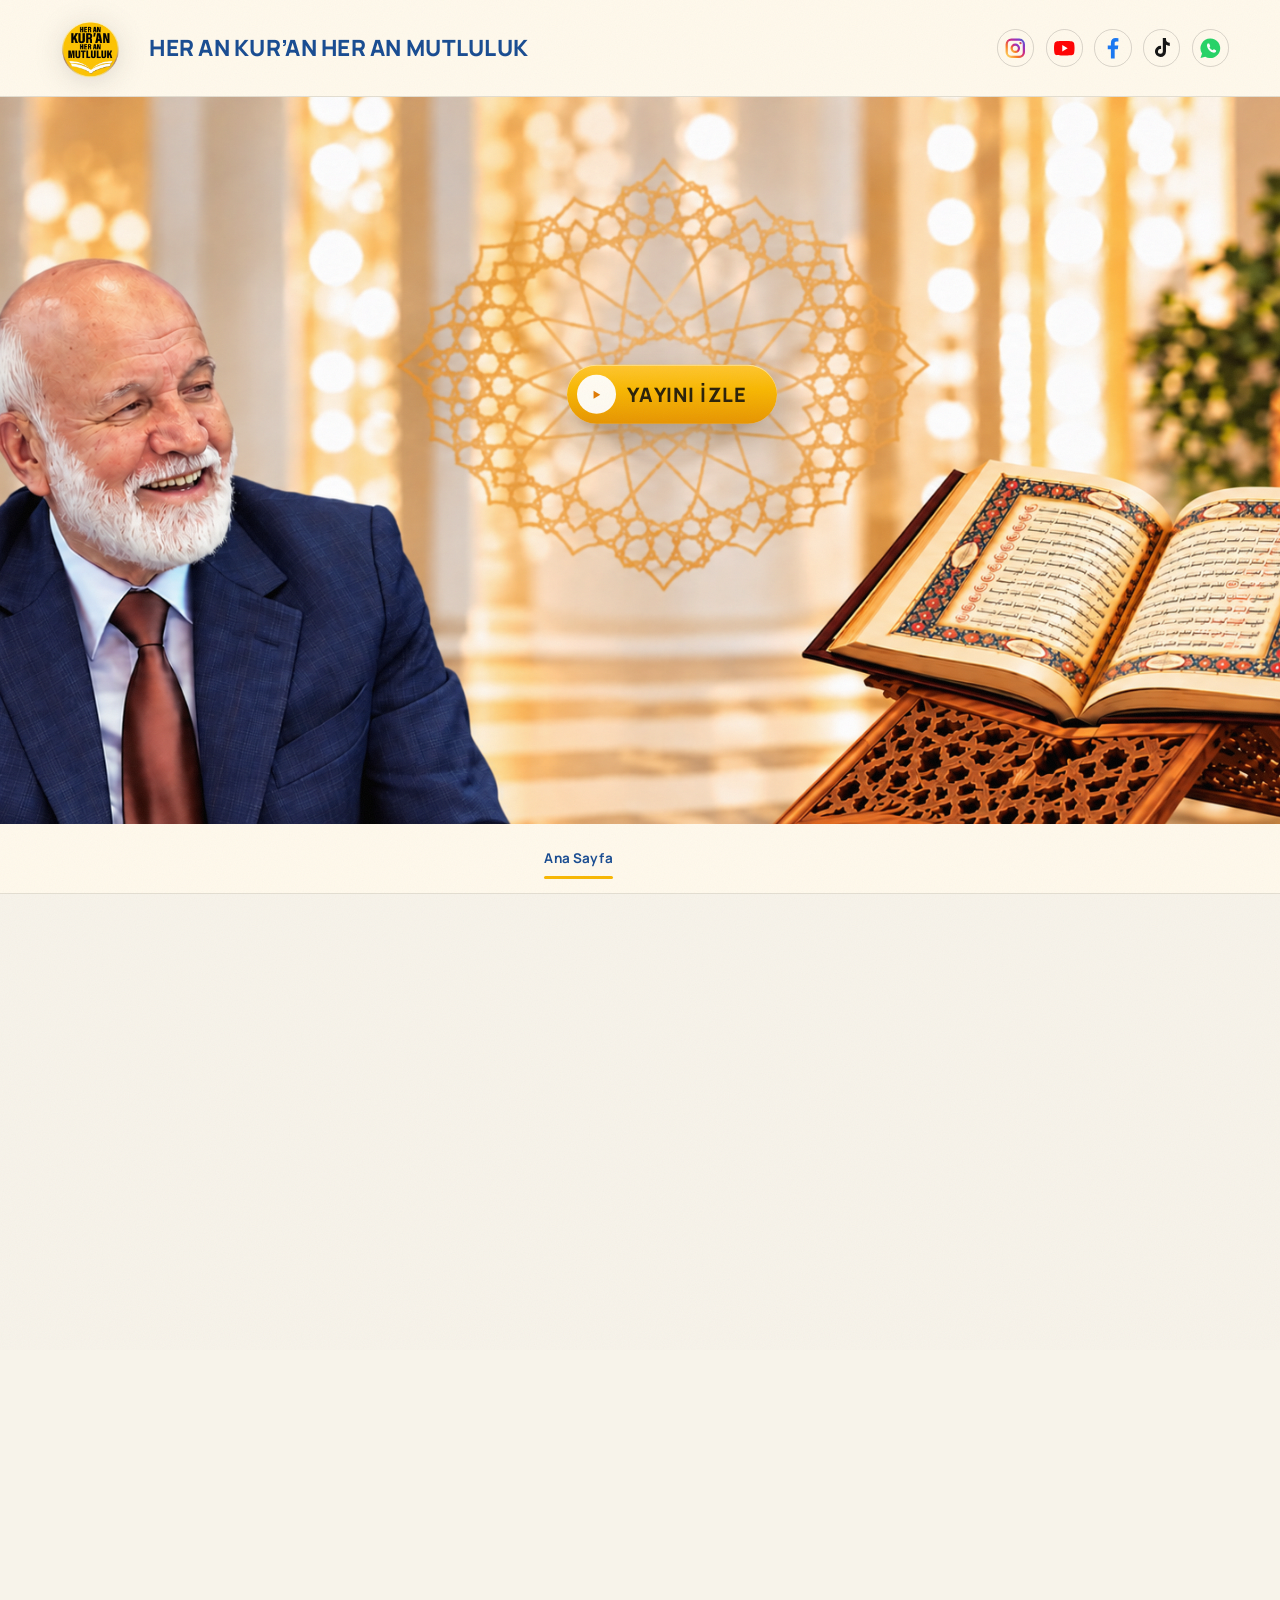
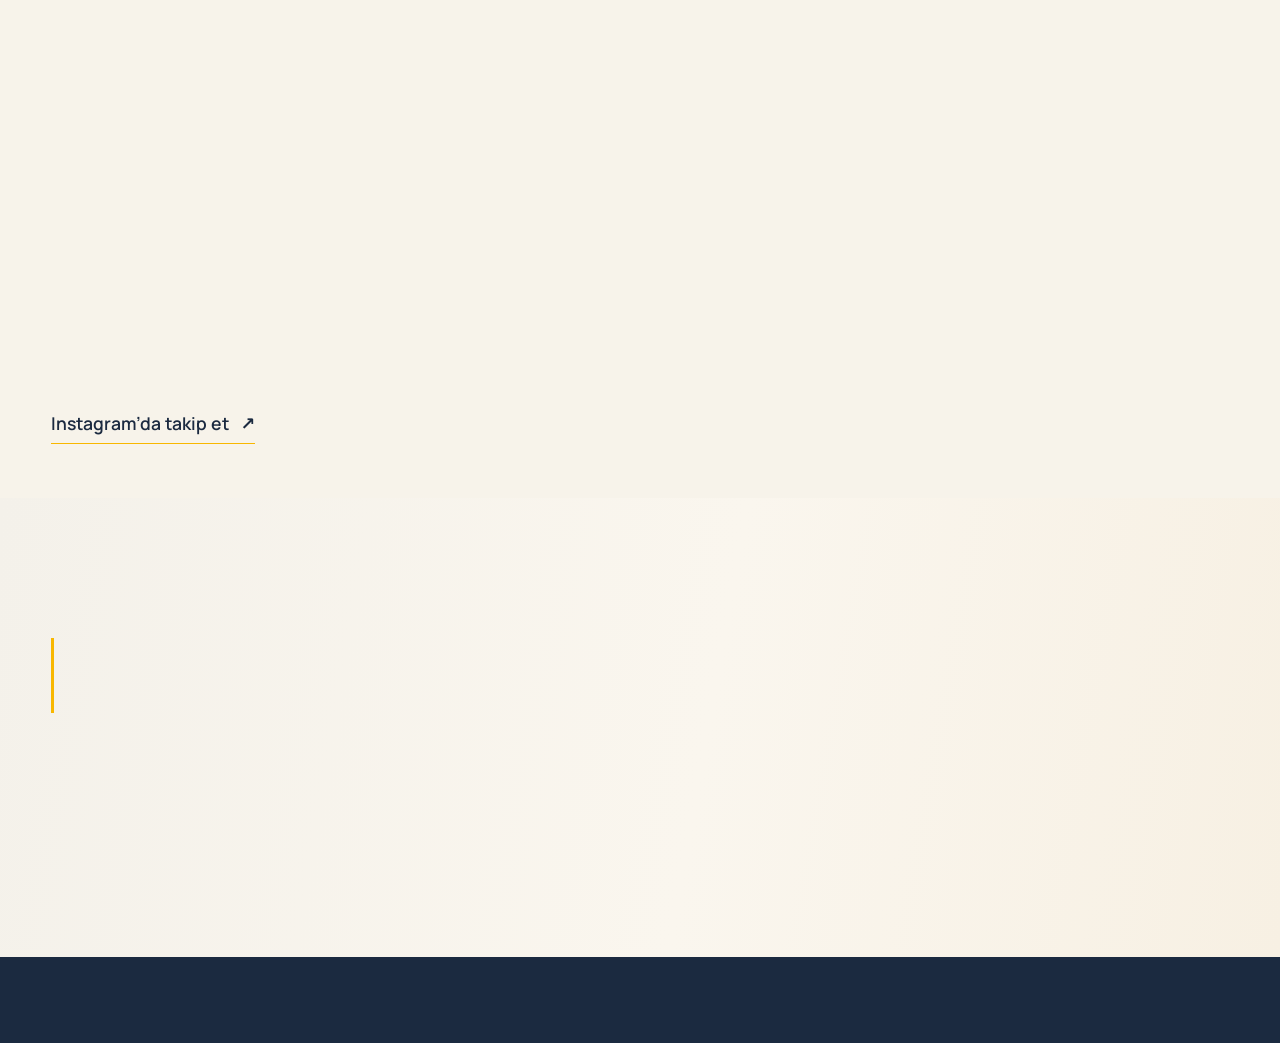
==== commit 3839129b: "Menuleri sekme (SPA) moduna al: tiklaninca kaymadan sayfa degisir - Yeni js/router.js: menuye tiklan" ====
--- a/index.html
+++ b/index.html
@@ -113,10 +113,10 @@
     </div>
     <div class="navbar__mobile" hidden>
       <ul class="navbar__mobile-list">
-        <li><a href="#hero">Ana Sayfa</a></li>
-        <li><a href="#manifesto">Hakkımızda</a></li>
-        <li><a href="#videolar">Videolar</a></li>
-        <li><a href="#pazar-sohbeti">Pazar Sohbeti</a></li>
+        <li><a href="#hero" data-page="anasayfa">Ana Sayfa</a></li>
+        <li><a href="#manifesto" data-page="hakkimizda">Hakkımızda</a></li>
+        <li><a href="#videolar" data-page="videolar">Videolar</a></li>
+        <li><a href="#pazar-sohbeti" data-page="pazar-sohbeti">Pazar Sohbeti</a></li>
       </ul>
     </div>
   </header>
@@ -152,17 +152,17 @@
 
     <nav class="mainnav" aria-label="Ana menü">
       <ul class="mainnav__list">
-        <li><a class="mainnav__link" href="#hero" data-section="hero">Ana Sayfa</a></li>
-        <li><a class="mainnav__link" href="#manifesto" data-section="manifesto">Hakkımızda</a></li>
-        <li><a class="mainnav__link" href="#videolar" data-section="videolar">Videolar</a></li>
-        <li><a class="mainnav__link" href="#pazar-sohbeti" data-section="pazar-sohbeti">Pazar Sohbeti</a></li>
+        <li><a class="mainnav__link" href="#hero" data-page="anasayfa">Ana Sayfa</a></li>
+        <li><a class="mainnav__link" href="#manifesto" data-page="hakkimizda">Hakkımızda</a></li>
+        <li><a class="mainnav__link" href="#videolar" data-page="videolar">Videolar</a></li>
+        <li><a class="mainnav__link" href="#pazar-sohbeti" data-page="pazar-sohbeti">Pazar Sohbeti</a></li>
       </ul>
     </nav>
 
     <!-- ============ HAKKIMIZDA ============ -->
     <!-- Referans afiş düzeni: solda başlık, sağda metin ve davet,
          altta canlı yayın bilgisi ile yayın takvimi. -->
-    <section class="hk" id="manifesto" data-theme="light" aria-label="Hakkımızda">
+    <section class="hk" id="manifesto" data-theme="light" data-page="hakkimizda" aria-label="Hakkımızda" hidden>
       <div class="hk__inner">
         <div class="hk__ust">
           <header class="hk__baslik">
@@ -238,7 +238,7 @@
     </section>
 
     <!-- ============ INSTAGRAM ============ -->
-    <section class="ig" id="instagram" data-theme="light" aria-label="Instagram paylaşımları">
+    <section class="ig" id="instagram" data-theme="light" data-page="anasayfa" aria-label="Instagram paylaşımları">
       <div class="ig__head">
         <p class="ig__eyebrow">Instagram</p>
         <h2 class="ig__title"><span>HER GÜN</span> <strong>BİR İZ</strong></h2>
@@ -255,7 +255,7 @@
     </section>
 
     <!-- ============ VİDEOLAR ============ -->
-    <section class="vlist" id="videolar" data-theme="light" aria-label="Videolar">
+    <section class="vlist" id="videolar" data-theme="light" data-page="videolar" aria-label="Videolar" hidden>
       <div class="vlist__head">
         <h2 class="vlist__title">VİDEOLAR</h2>
       </div>
@@ -278,7 +278,7 @@
     </section>
 
     <!-- ============ VIDEOS ============ -->
-    <section class="vids" id="pazar-sohbeti" data-theme="light" aria-label="Pazar Sohbetleri">
+    <section class="vids" id="pazar-sohbeti" data-theme="light" data-page="pazar-sohbeti" aria-label="Pazar Sohbetleri" hidden>
       <div class="vids__head">
         <h2 class="vids__title"><span>HER PAZAR</span> <strong>BİR SOHBET</strong></h2>
       </div>
@@ -303,7 +303,7 @@
     <!-- ============ ABDULCABBAR BORAN ============ -->
     <!-- Tek sayfalık tanıtım: yazı solda, portre sağda. Portrenin alt
          kenarı bölüm zeminine karışacak şekilde kırpılıyor. -->
-    <section class="boran" id="boran" data-theme="light" aria-label="Dr. Abdulcabbar Boran">
+    <section class="boran" id="boran" data-theme="light" data-page="anasayfa" aria-label="Dr. Abdulcabbar Boran">
       <div class="boran__kart">
         <div class="boran__metin">
           <div class="boran__kimlik">
@@ -374,7 +374,7 @@
   <script src="js/vendor/ScrollTrigger.min.js"></script>
   <script src="js/vendor/lenis.min.js"></script>
   <!-- App -->
-  <script type="module" src="js/main.js?v=20261018-1"></script>
+  <script type="module" src="js/main.js?v=20261027-2"></script>
 </body>
 
 </html>
--- a/css/base.css
+++ b/css/base.css
@@ -90,6 +90,8 @@
 }
 
 img { max-width: 100%; display: block; }
+/* Sekme (SPA) gizleme: aktif olmayan sayfa display kurallarini ezerek gizlenir */
+[hidden] { display: none !important; }
 a { color: inherit; text-decoration: none; }
 ul, ol { list-style: none; }
 button { font: inherit; color: inherit; background: none; border: 0; cursor: pointer; }
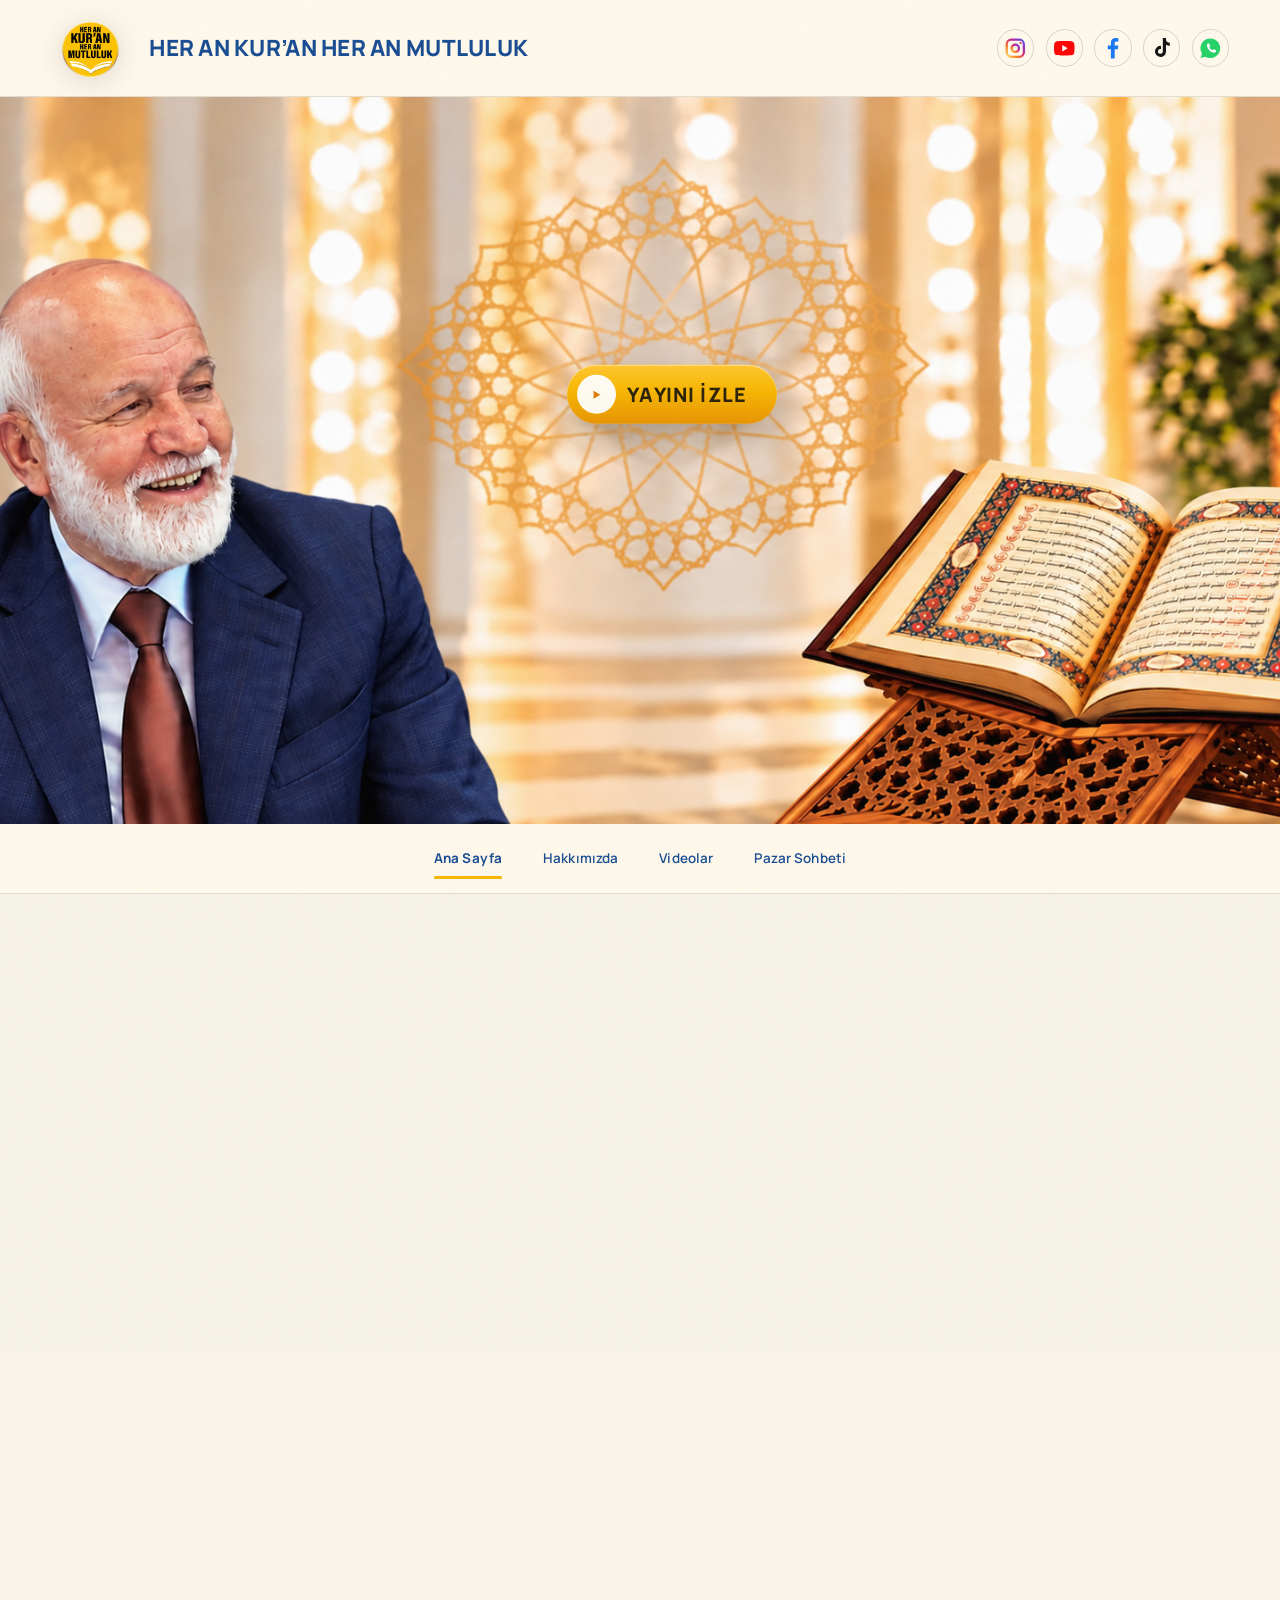
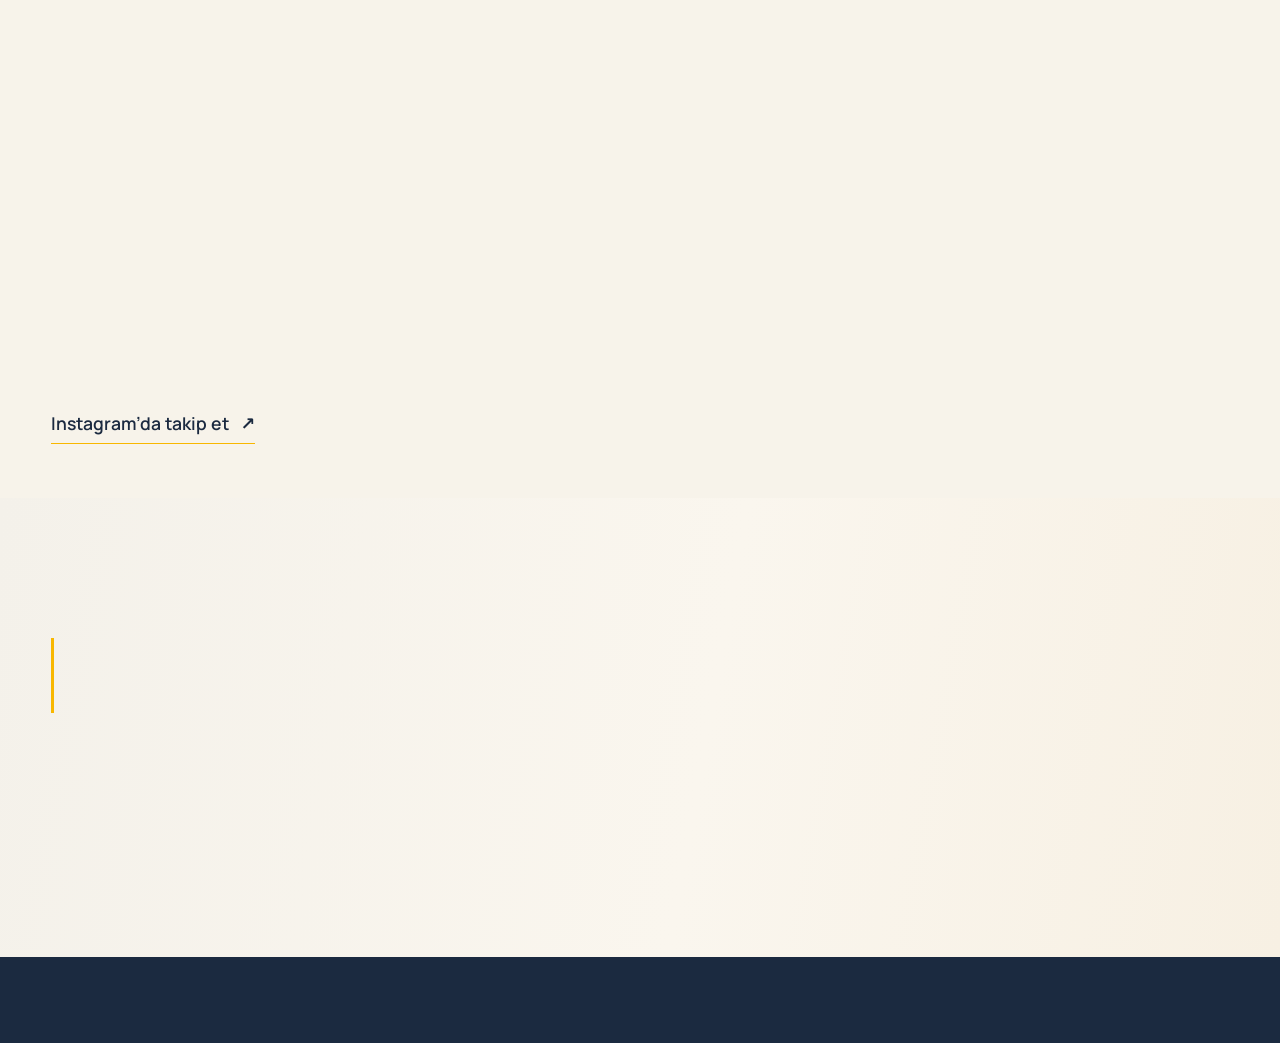
==== commit 9cb53311: "index.html: main.js surumunu artir (onbellekteki eski router yuklenmesin) Co-Authored-By: Claude Opu" ====
--- a/index.html
+++ b/index.html
@@ -374,7 +374,7 @@
   <script src="js/vendor/ScrollTrigger.min.js"></script>
   <script src="js/vendor/lenis.min.js"></script>
   <!-- App -->
-  <script type="module" src="js/main.js?v=20261027-2"></script>
+  <script type="module" src="js/main.js?v=20261027-3"></script>
 </body>
 
 </html>
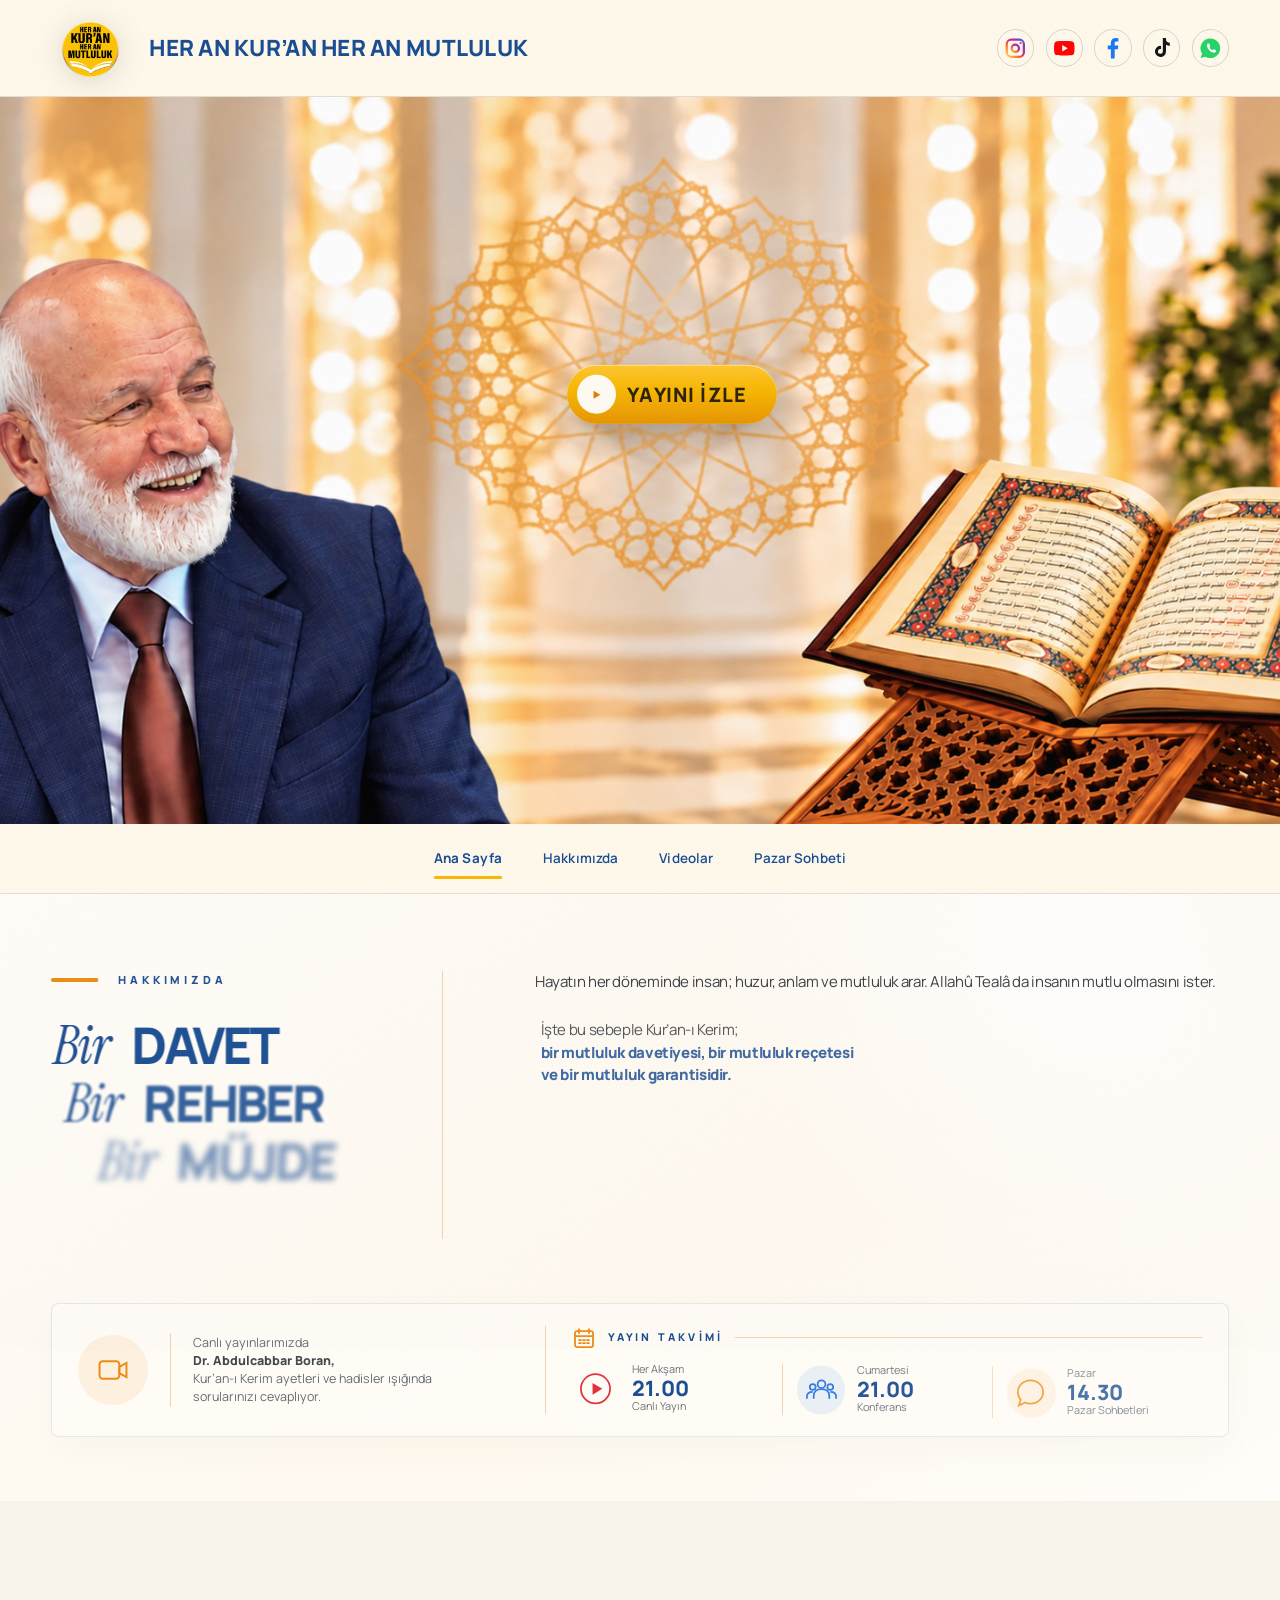
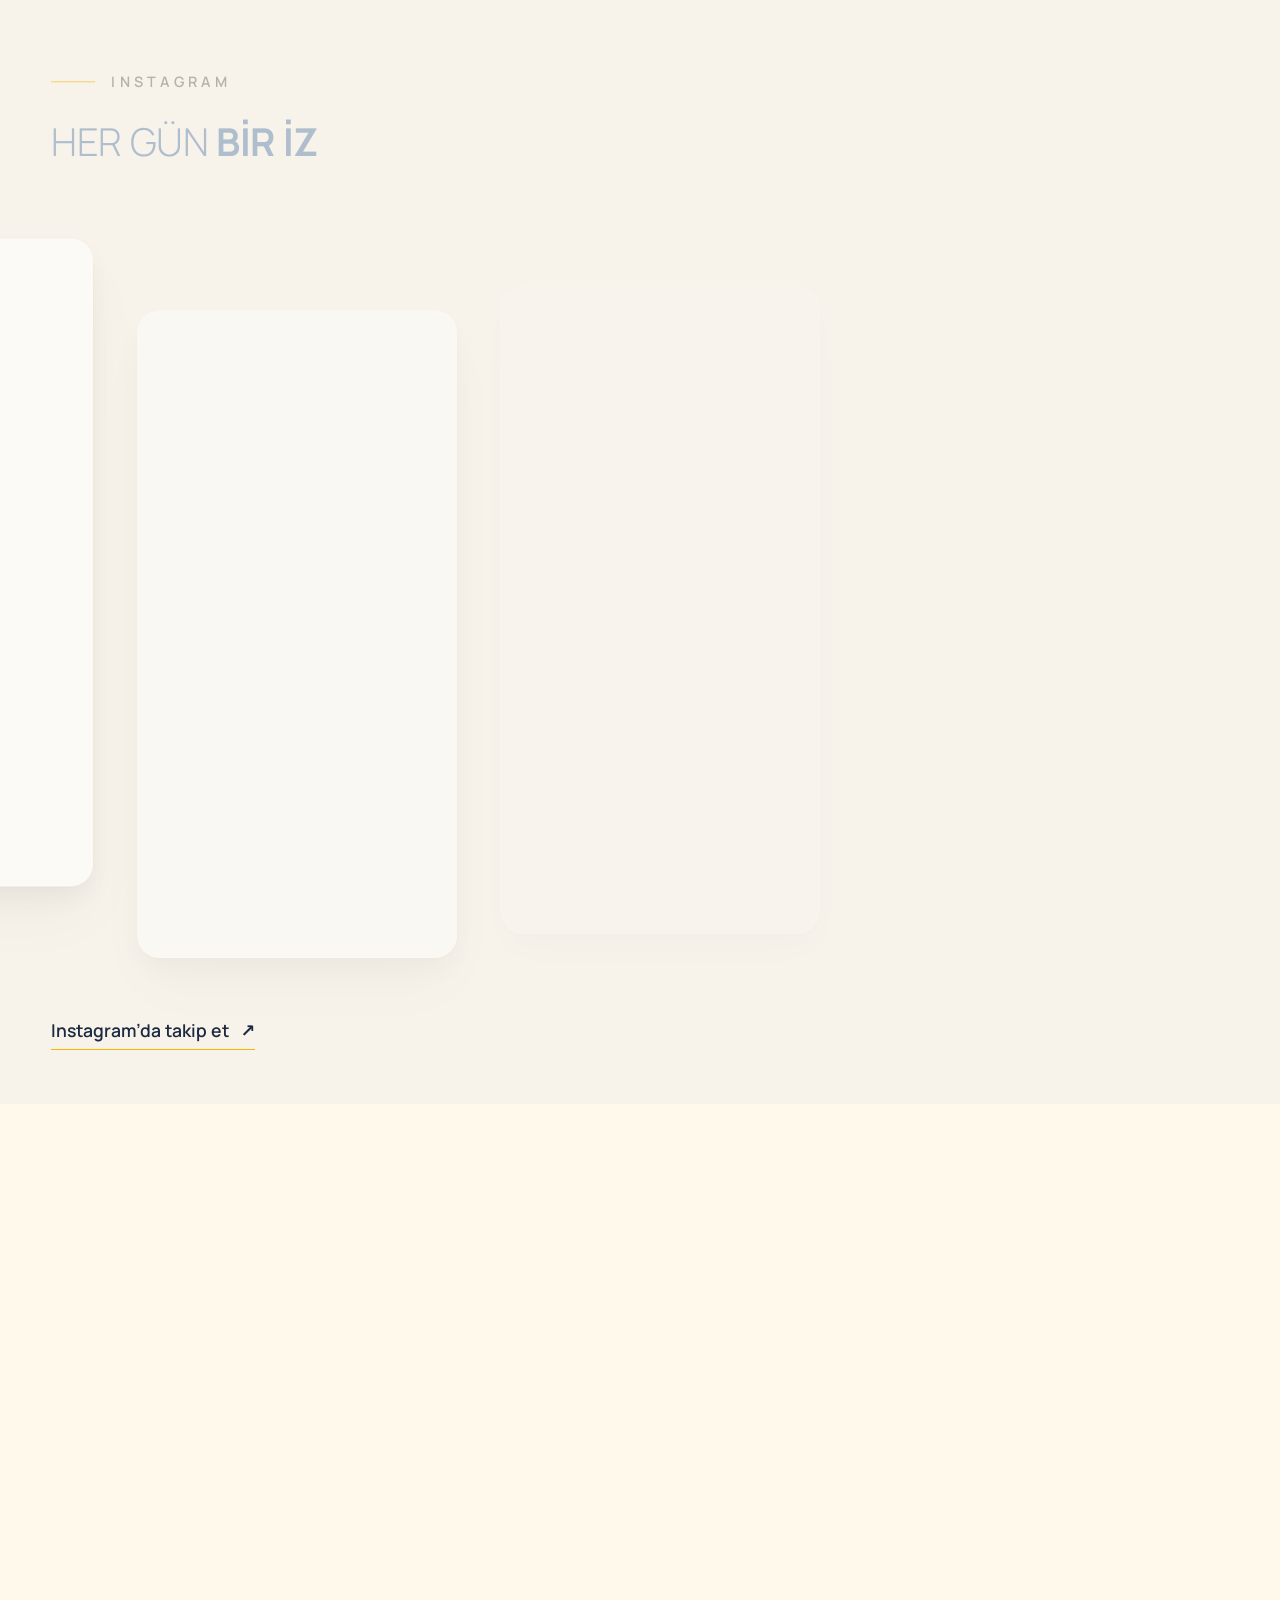
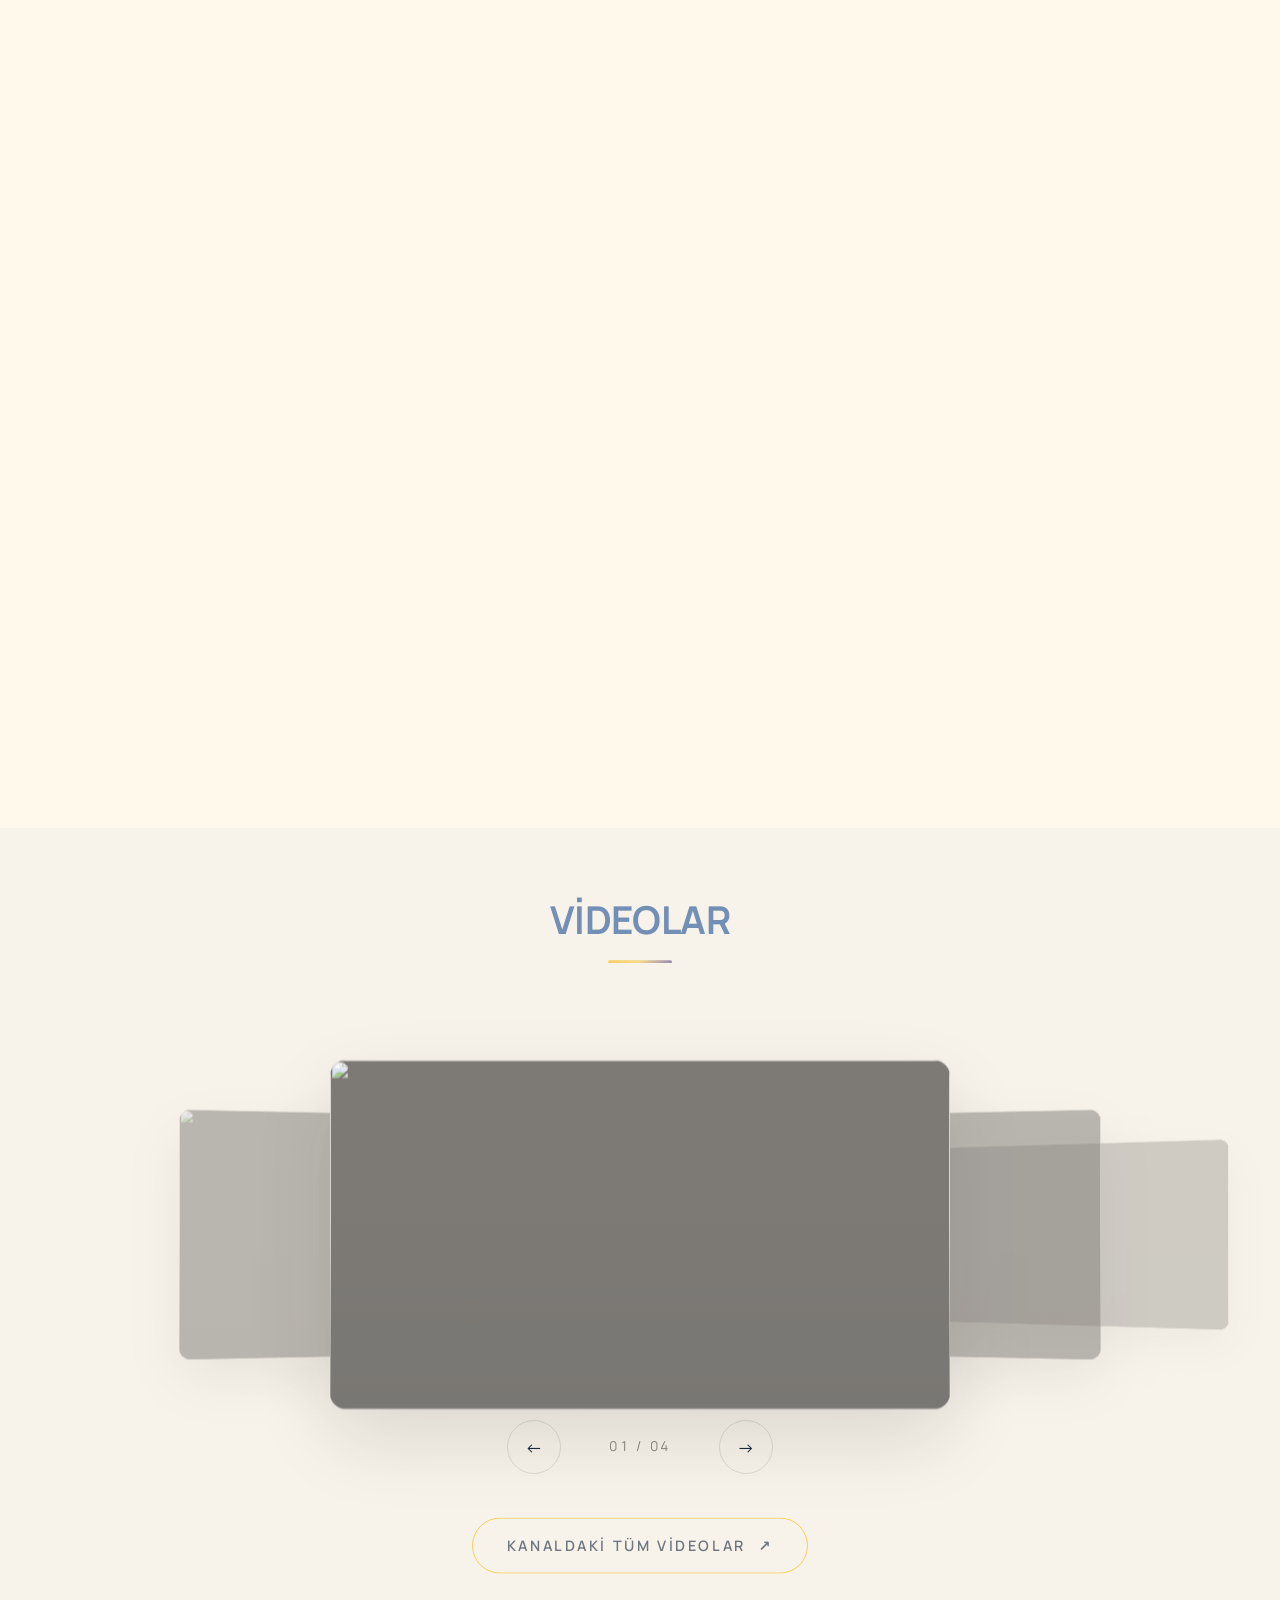
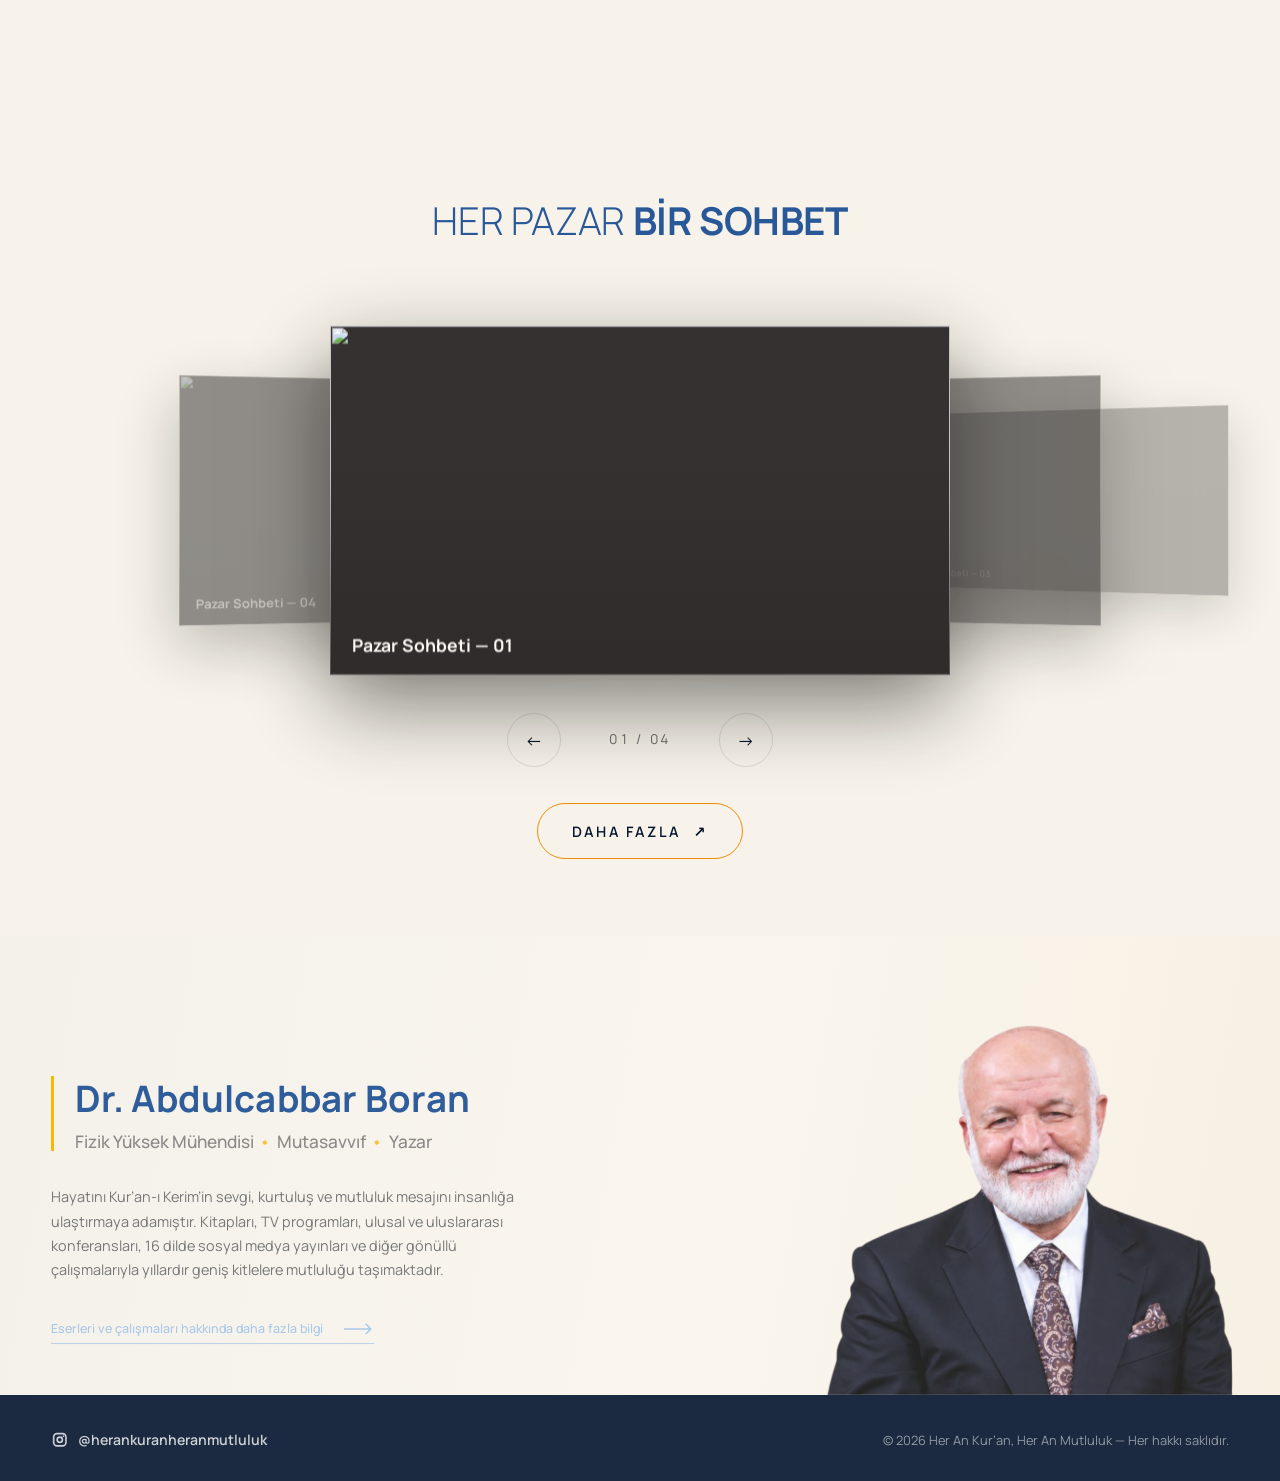
==== commit 6f7e824f: "Sekme sistemini geri al: tum icerik tek sayfada, menu ilgili bolume atlar - Bolumlerdeki hidden/data" ====
--- a/index.html
+++ b/index.html
@@ -113,10 +113,10 @@
     </div>
     <div class="navbar__mobile" hidden>
       <ul class="navbar__mobile-list">
-        <li><a href="#hero" data-page="anasayfa">Ana Sayfa</a></li>
-        <li><a href="#manifesto" data-page="hakkimizda">Hakkımızda</a></li>
-        <li><a href="#videolar" data-page="videolar">Videolar</a></li>
-        <li><a href="#pazar-sohbeti" data-page="pazar-sohbeti">Pazar Sohbeti</a></li>
+        <li><a href="#hero">Ana Sayfa</a></li>
+        <li><a href="#manifesto">Hakkımızda</a></li>
+        <li><a href="#videolar">Videolar</a></li>
+        <li><a href="#pazar-sohbeti">Pazar Sohbeti</a></li>
       </ul>
     </div>
   </header>
@@ -152,17 +152,17 @@
 
     <nav class="mainnav" aria-label="Ana menü">
       <ul class="mainnav__list">
-        <li><a class="mainnav__link" href="#hero" data-page="anasayfa">Ana Sayfa</a></li>
-        <li><a class="mainnav__link" href="#manifesto" data-page="hakkimizda">Hakkımızda</a></li>
-        <li><a class="mainnav__link" href="#videolar" data-page="videolar">Videolar</a></li>
-        <li><a class="mainnav__link" href="#pazar-sohbeti" data-page="pazar-sohbeti">Pazar Sohbeti</a></li>
+        <li><a class="mainnav__link" href="#hero">Ana Sayfa</a></li>
+        <li><a class="mainnav__link" href="#manifesto">Hakkımızda</a></li>
+        <li><a class="mainnav__link" href="#videolar">Videolar</a></li>
+        <li><a class="mainnav__link" href="#pazar-sohbeti">Pazar Sohbeti</a></li>
       </ul>
     </nav>
 
     <!-- ============ HAKKIMIZDA ============ -->
     <!-- Referans afiş düzeni: solda başlık, sağda metin ve davet,
          altta canlı yayın bilgisi ile yayın takvimi. -->
-    <section class="hk" id="manifesto" data-theme="light" data-page="hakkimizda" aria-label="Hakkımızda" hidden>
+    <section class="hk" id="manifesto" data-theme="light" aria-label="Hakkımızda">
       <div class="hk__inner">
         <div class="hk__ust">
           <header class="hk__baslik">
@@ -238,7 +238,7 @@
     </section>
 
     <!-- ============ INSTAGRAM ============ -->
-    <section class="ig" id="instagram" data-theme="light" data-page="anasayfa" aria-label="Instagram paylaşımları">
+    <section class="ig" id="instagram" data-theme="light" aria-label="Instagram paylaşımları">
       <div class="ig__head">
         <p class="ig__eyebrow">Instagram</p>
         <h2 class="ig__title"><span>HER GÜN</span> <strong>BİR İZ</strong></h2>
@@ -255,7 +255,7 @@
     </section>
 
     <!-- ============ VİDEOLAR ============ -->
-    <section class="vlist" id="videolar" data-theme="light" data-page="videolar" aria-label="Videolar" hidden>
+    <section class="vlist" id="videolar" data-theme="light" aria-label="Videolar">
       <div class="vlist__head">
         <h2 class="vlist__title">VİDEOLAR</h2>
       </div>
@@ -278,7 +278,7 @@
     </section>
 
     <!-- ============ VIDEOS ============ -->
-    <section class="vids" id="pazar-sohbeti" data-theme="light" data-page="pazar-sohbeti" aria-label="Pazar Sohbetleri" hidden>
+    <section class="vids" id="pazar-sohbeti" data-theme="light" aria-label="Pazar Sohbetleri">
       <div class="vids__head">
         <h2 class="vids__title"><span>HER PAZAR</span> <strong>BİR SOHBET</strong></h2>
       </div>
@@ -303,7 +303,7 @@
     <!-- ============ ABDULCABBAR BORAN ============ -->
     <!-- Tek sayfalık tanıtım: yazı solda, portre sağda. Portrenin alt
          kenarı bölüm zeminine karışacak şekilde kırpılıyor. -->
-    <section class="boran" id="boran" data-theme="light" data-page="anasayfa" aria-label="Dr. Abdulcabbar Boran">
+    <section class="boran" id="boran" data-theme="light" aria-label="Dr. Abdulcabbar Boran">
       <div class="boran__kart">
         <div class="boran__metin">
           <div class="boran__kimlik">
@@ -374,7 +374,7 @@
   <script src="js/vendor/ScrollTrigger.min.js"></script>
   <script src="js/vendor/lenis.min.js"></script>
   <!-- App -->
-  <script type="module" src="js/main.js?v=20261027-3"></script>
+  <script type="module" src="js/main.js?v=20261027-8"></script>
 </body>
 
 </html>
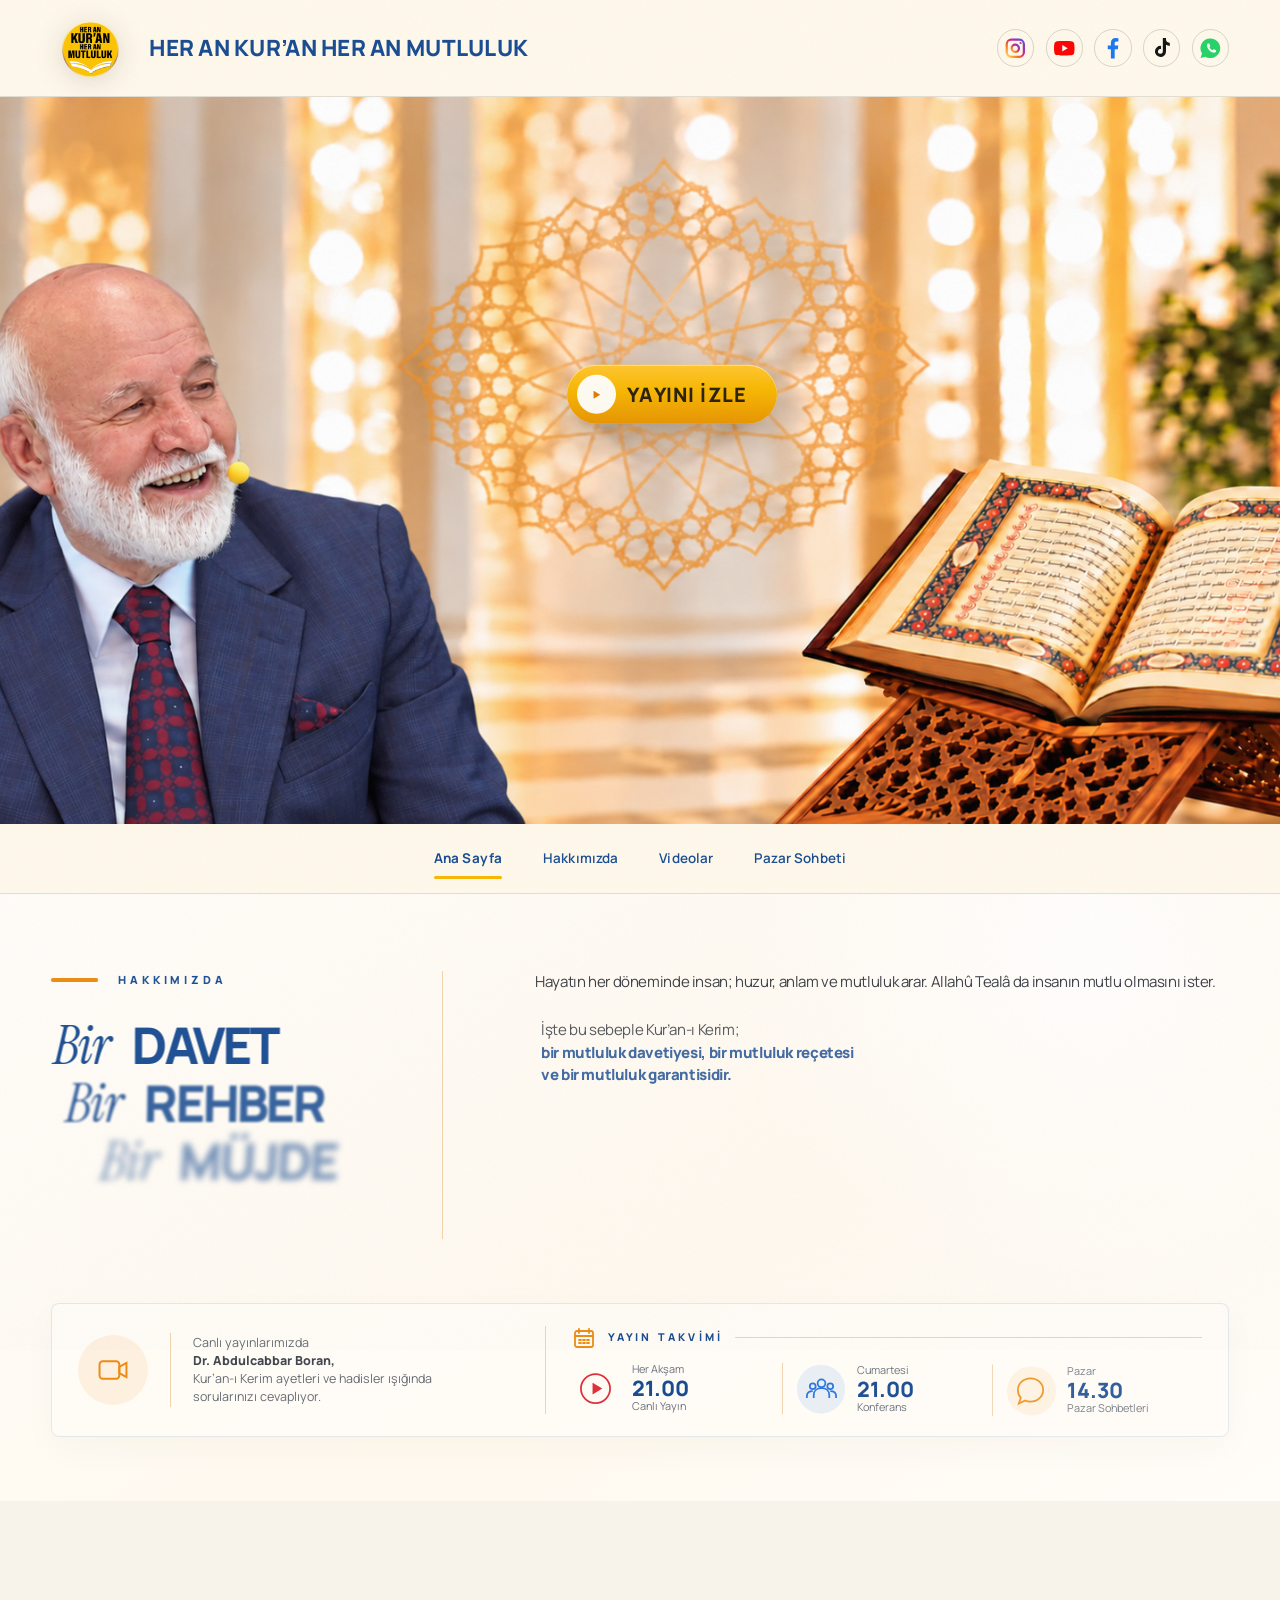
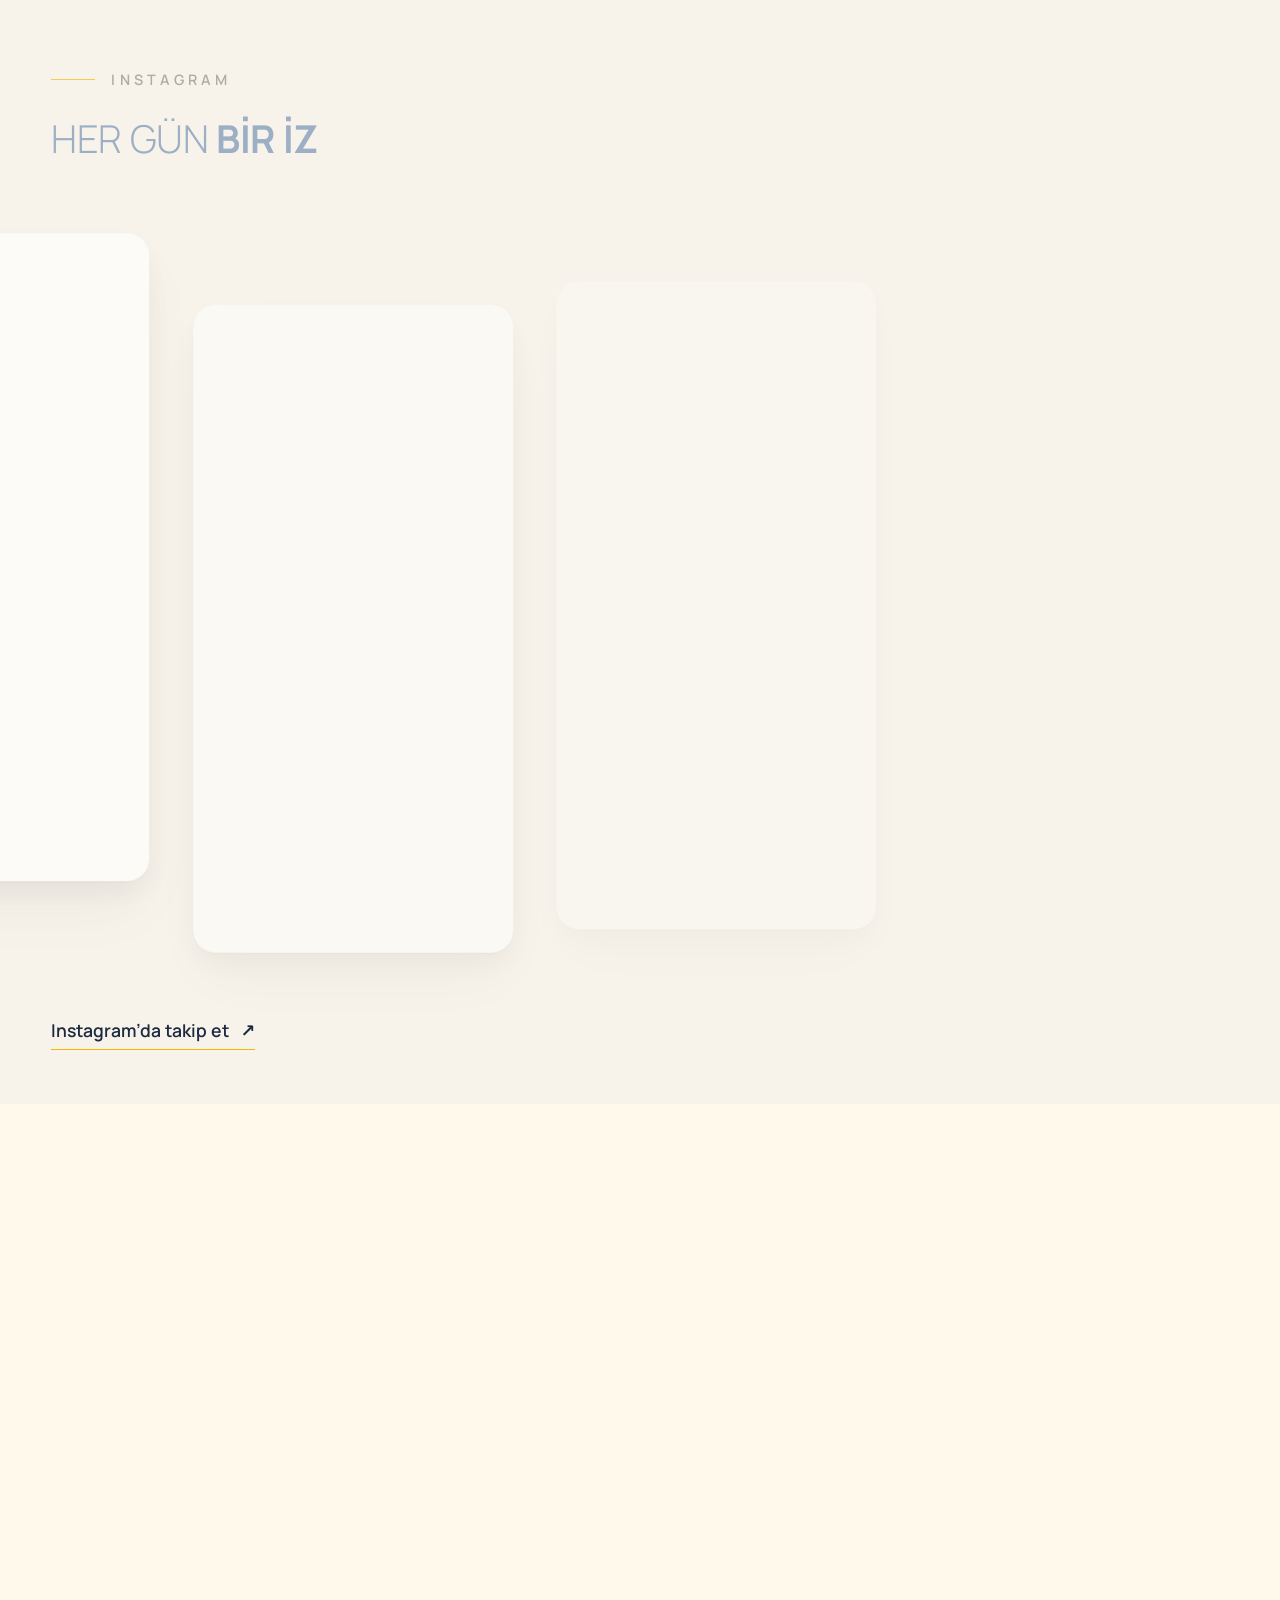
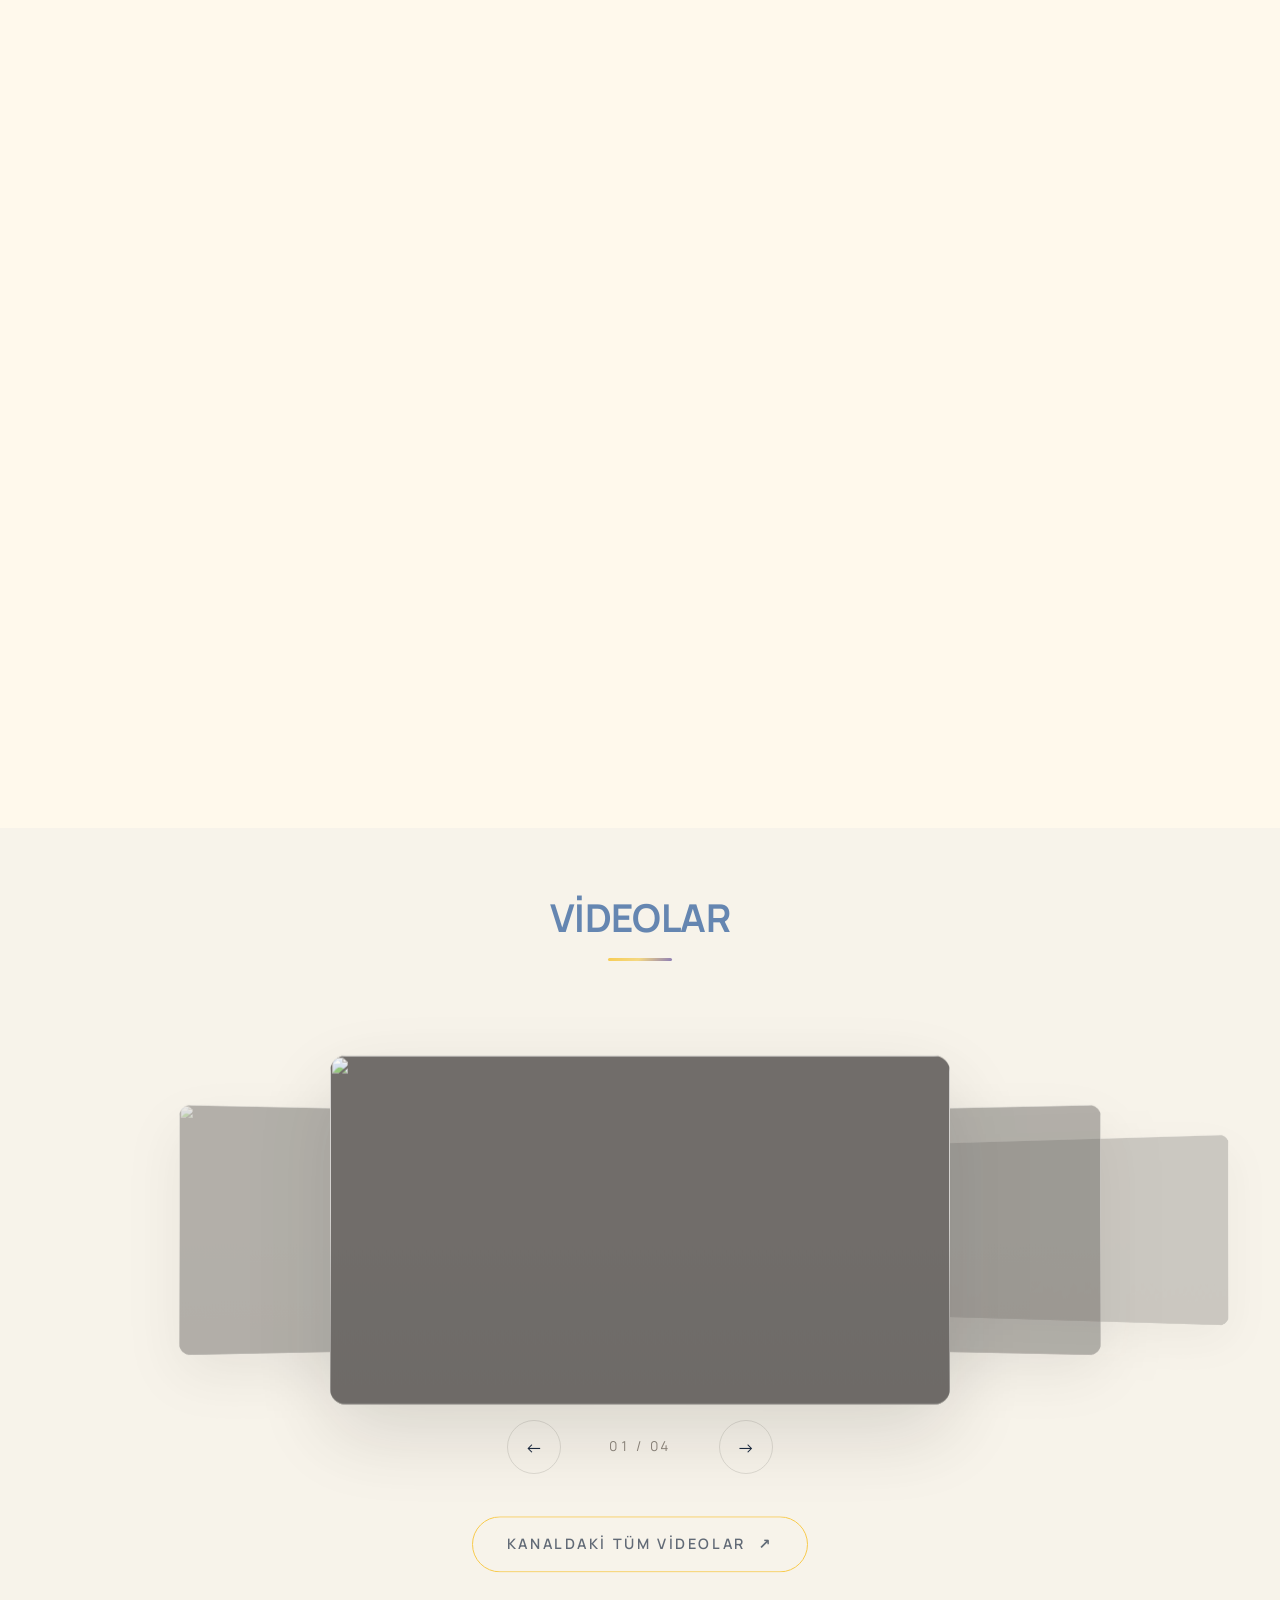
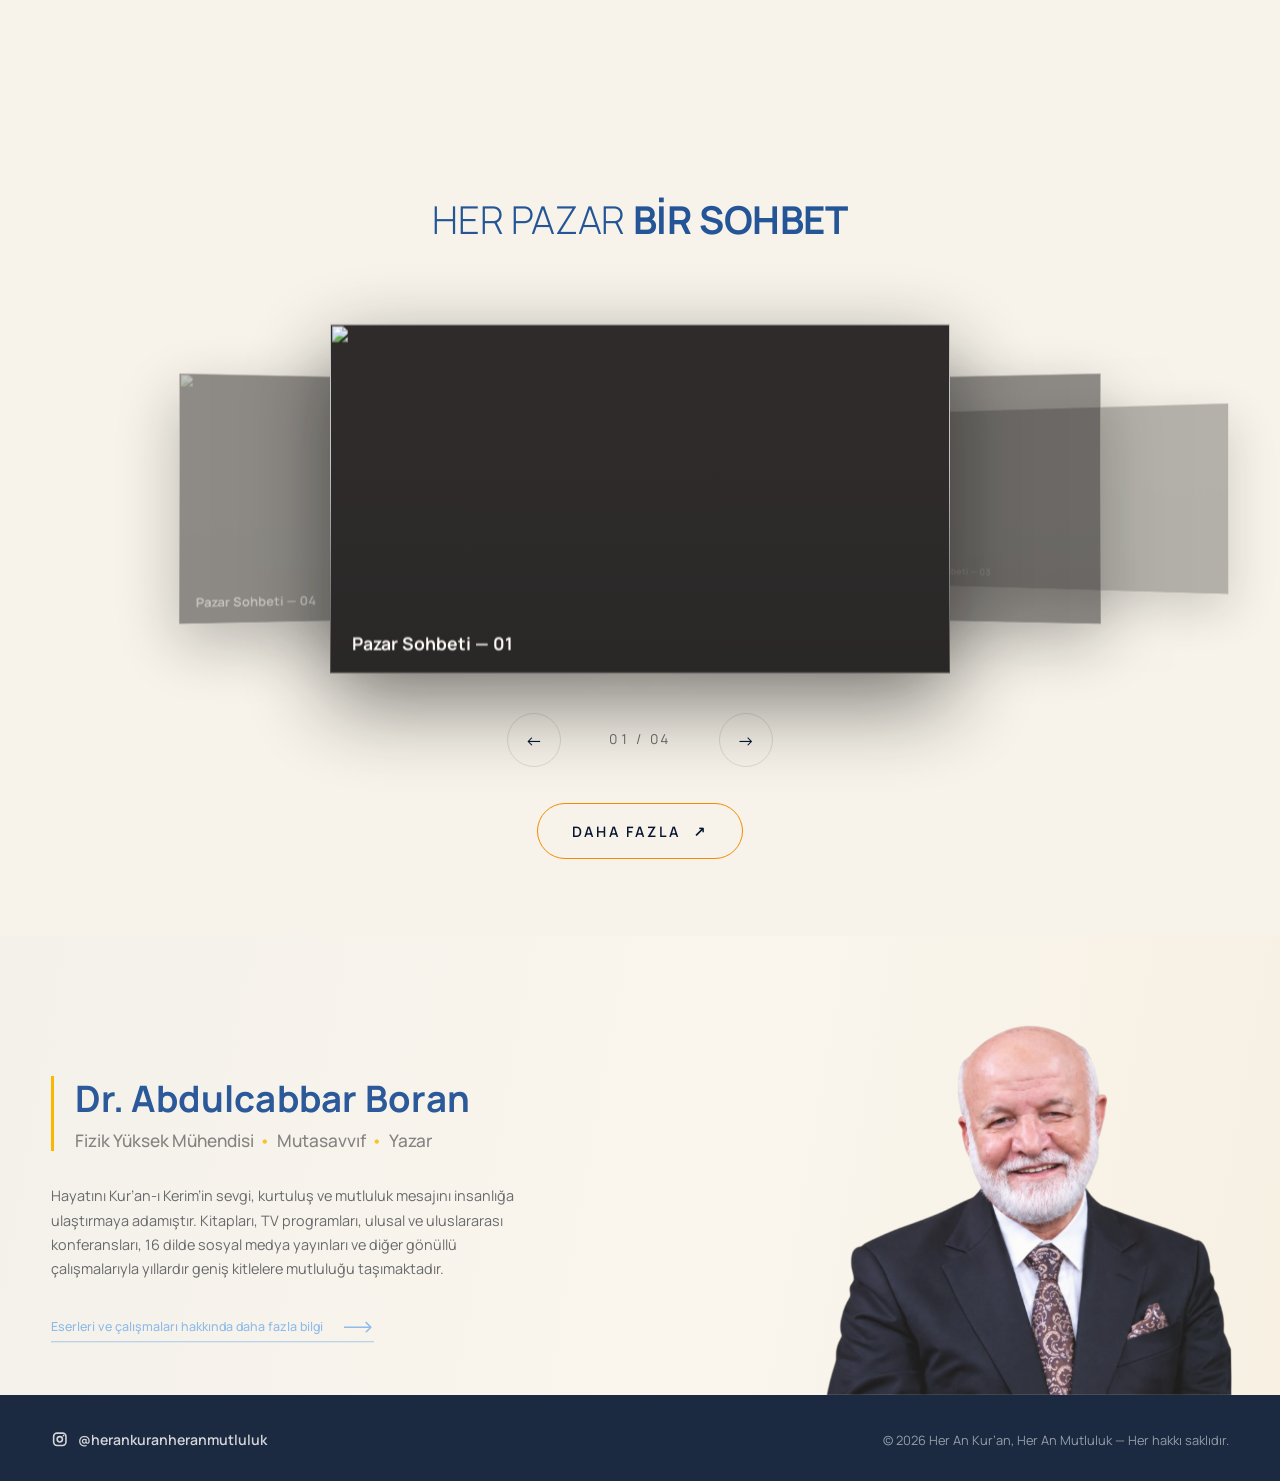
==== commit 5ce1f6bd: "Mobilde canli yayin bandini kucult; yeni afis gorselini al - Telefonda takvim alt alta uc satir yeri" ====
--- a/index.html
+++ b/index.html
@@ -28,7 +28,7 @@
   <link rel="stylesheet" href="css/base.css?v=20261027-1">
   <link rel="stylesheet" href="css/layout.css?v=20261018-4">
   <link rel="stylesheet" href="css/sections/hero.css?v=20261018-2">
-  <link rel="stylesheet" href="css/sections/hakkimizda.css?v=20261018-1">
+  <link rel="stylesheet" href="css/sections/hakkimizda.css?v=20261027-20">
   <link rel="stylesheet" href="css/sections/instagram.css?v=20261018-3">
   <link rel="stylesheet" href="css/sections/boran.css?v=20261018-2">
   <link rel="stylesheet" href="css/sections/videos.css?v=20261027-1">
--- a/css/sections/hakkimizda.css
+++ b/css/sections/hakkimizda.css
@@ -289,3 +289,42 @@
   .hk__canli-icon { width: 68px; }
   .hk__takvim { padding-inline: 1.1rem; }
 }
+
+/* ---------- telefon: canlı yayın bandı derli toplu ----------
+   Takvim alt alta üç satıra dizilince bant ~490px boy alıyordu; burada
+   üç gün yan yana küçük sütunlar olur (ikon üstte, yazılar altında).
+   Bu blok en sonda durur ki 760/420px kurallarını ezsin. */
+@media (max-width: 760px) {
+  .hk__canli {
+    gap: 0.8rem;
+    margin: 0.9rem 0;
+    padding: 0 1rem 0.9rem;
+  }
+  .hk__canli-icon { width: 44px; }
+  .hk__canli p { font-size: 0.76rem; line-height: 1.4; }
+
+  .hk__takvim { padding: 0.9rem 1rem 1rem; }
+  .hk__takvim-baslik { font-size: 0.62rem; letter-spacing: 0.22em; gap: 0.5rem; }
+  .hk__takvim-baslik svg { width: 18px; }
+
+  .hk__saatler {
+    grid-template-columns: repeat(3, minmax(0, 1fr));
+    gap: 0;
+    margin-top: 0.7rem;
+  }
+  .hk__saat,
+  .hk__saat + .hk__saat {
+    grid-template-columns: 1fr;
+    justify-items: center;
+    gap: 0.35rem;
+    padding: 0 0.3rem;
+    text-align: center;
+    border-top: 0;
+  }
+  .hk__saat + .hk__saat { border-left: 1px solid var(--hk-line); }
+  .hk__saat-icon { width: 34px; }
+  .hk__saat .hk__vakit { font-size: 1.05rem; }
+  .hk__saat dt,
+  .hk__saat dd:last-child { font-size: 0.64rem; line-height: 1.3; }
+  .hk__saat dd { white-space: normal; }
+}
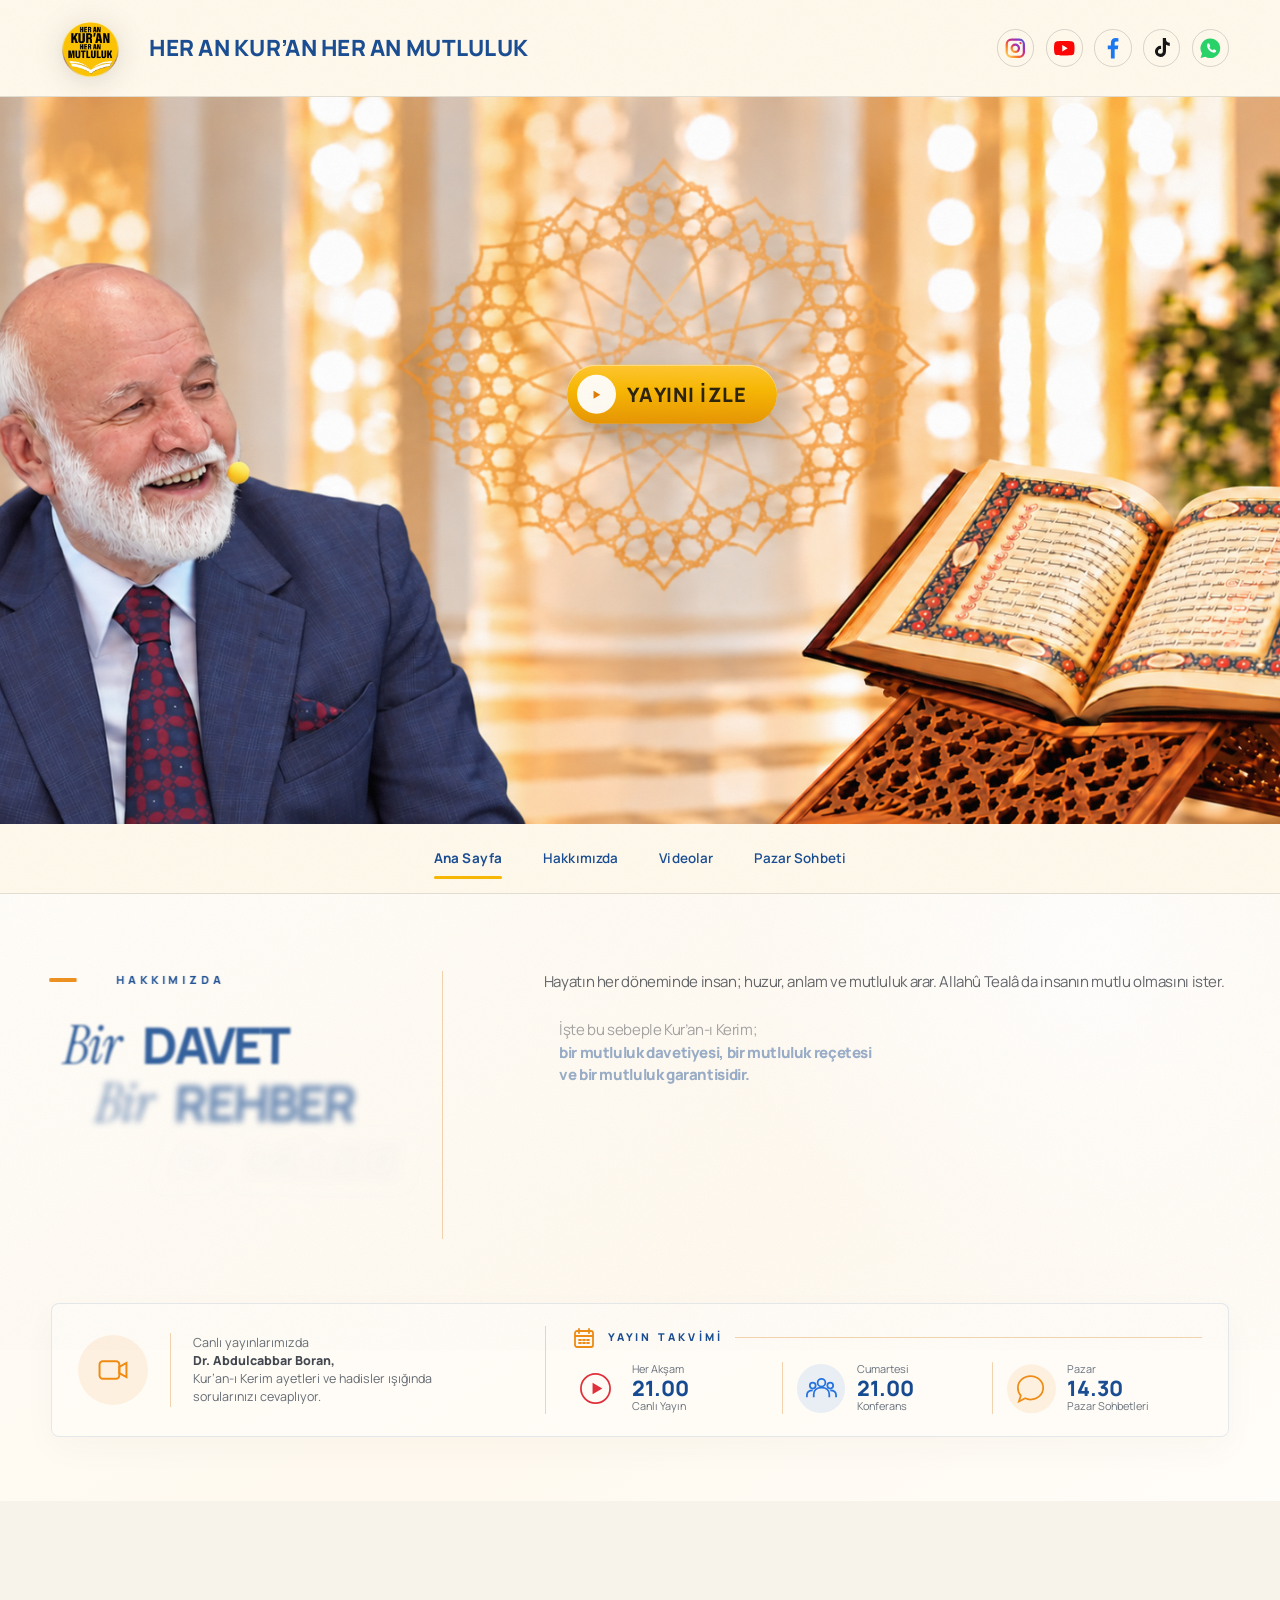
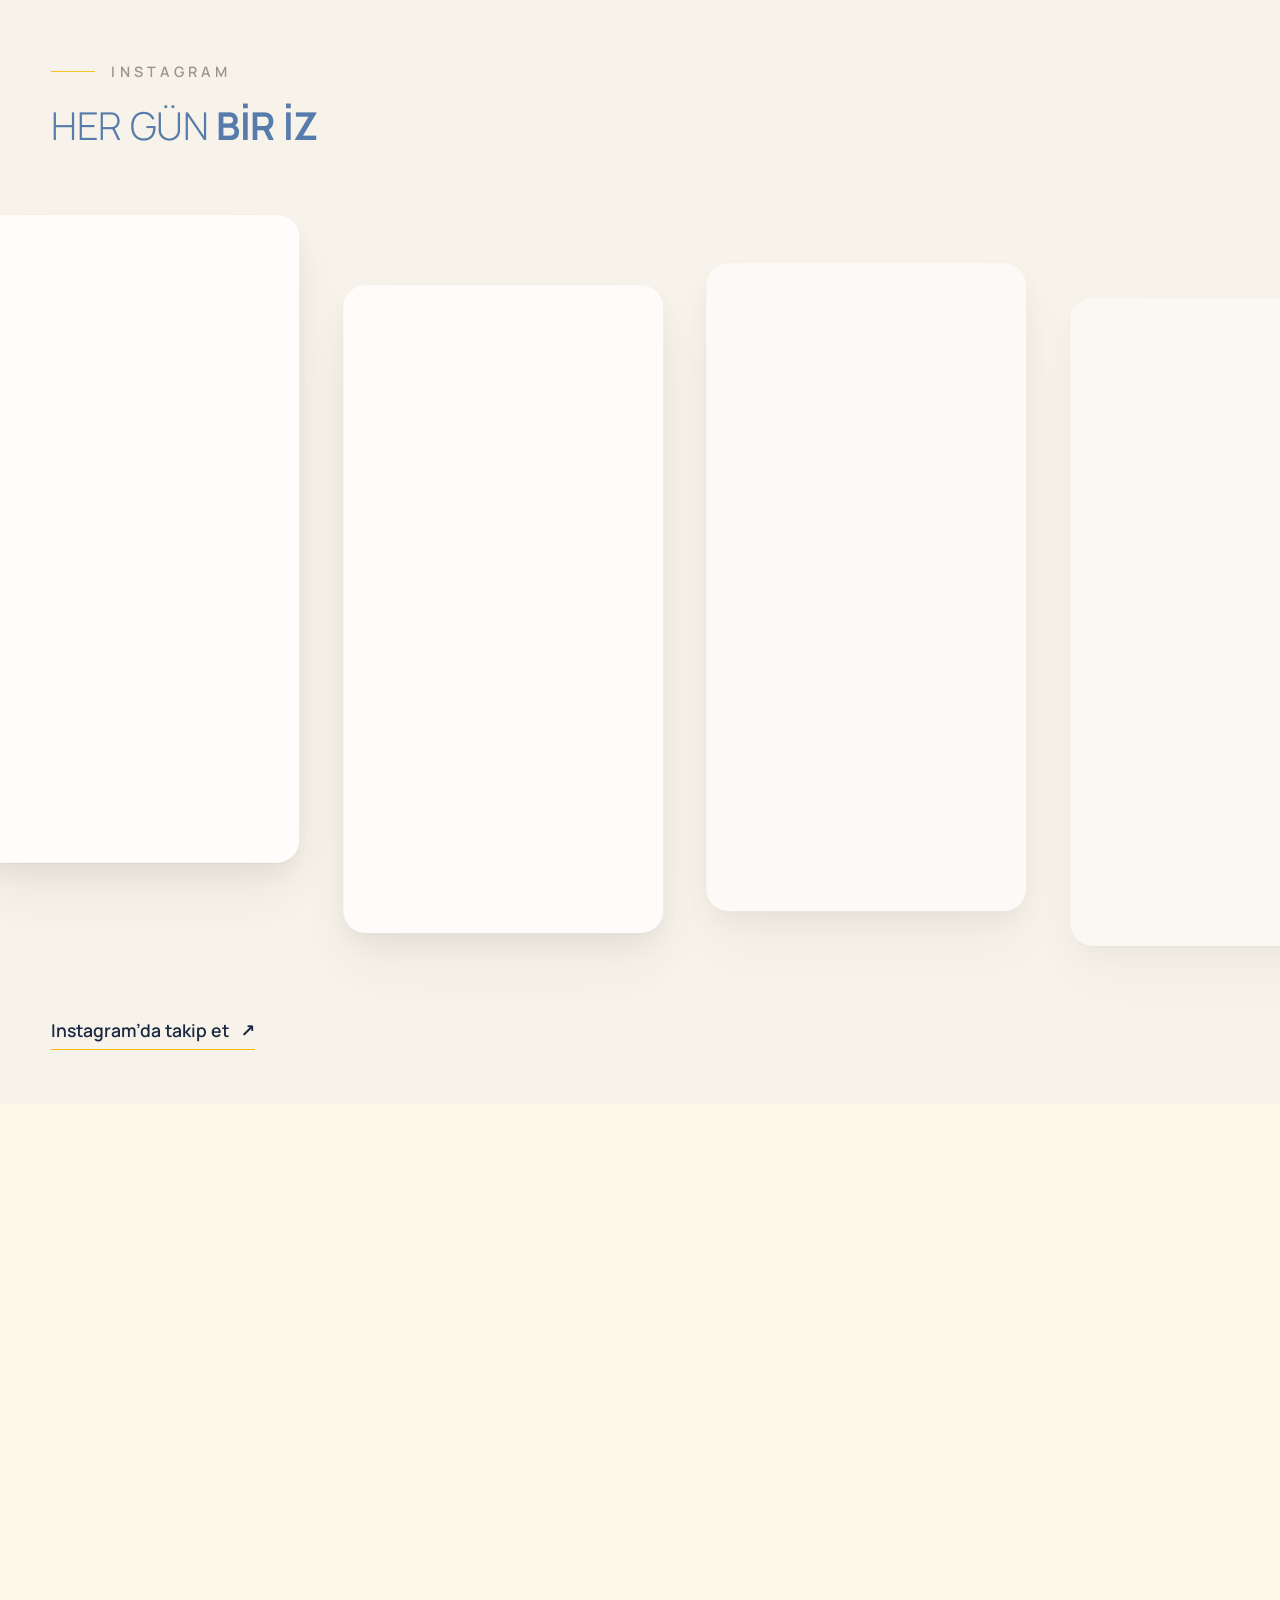
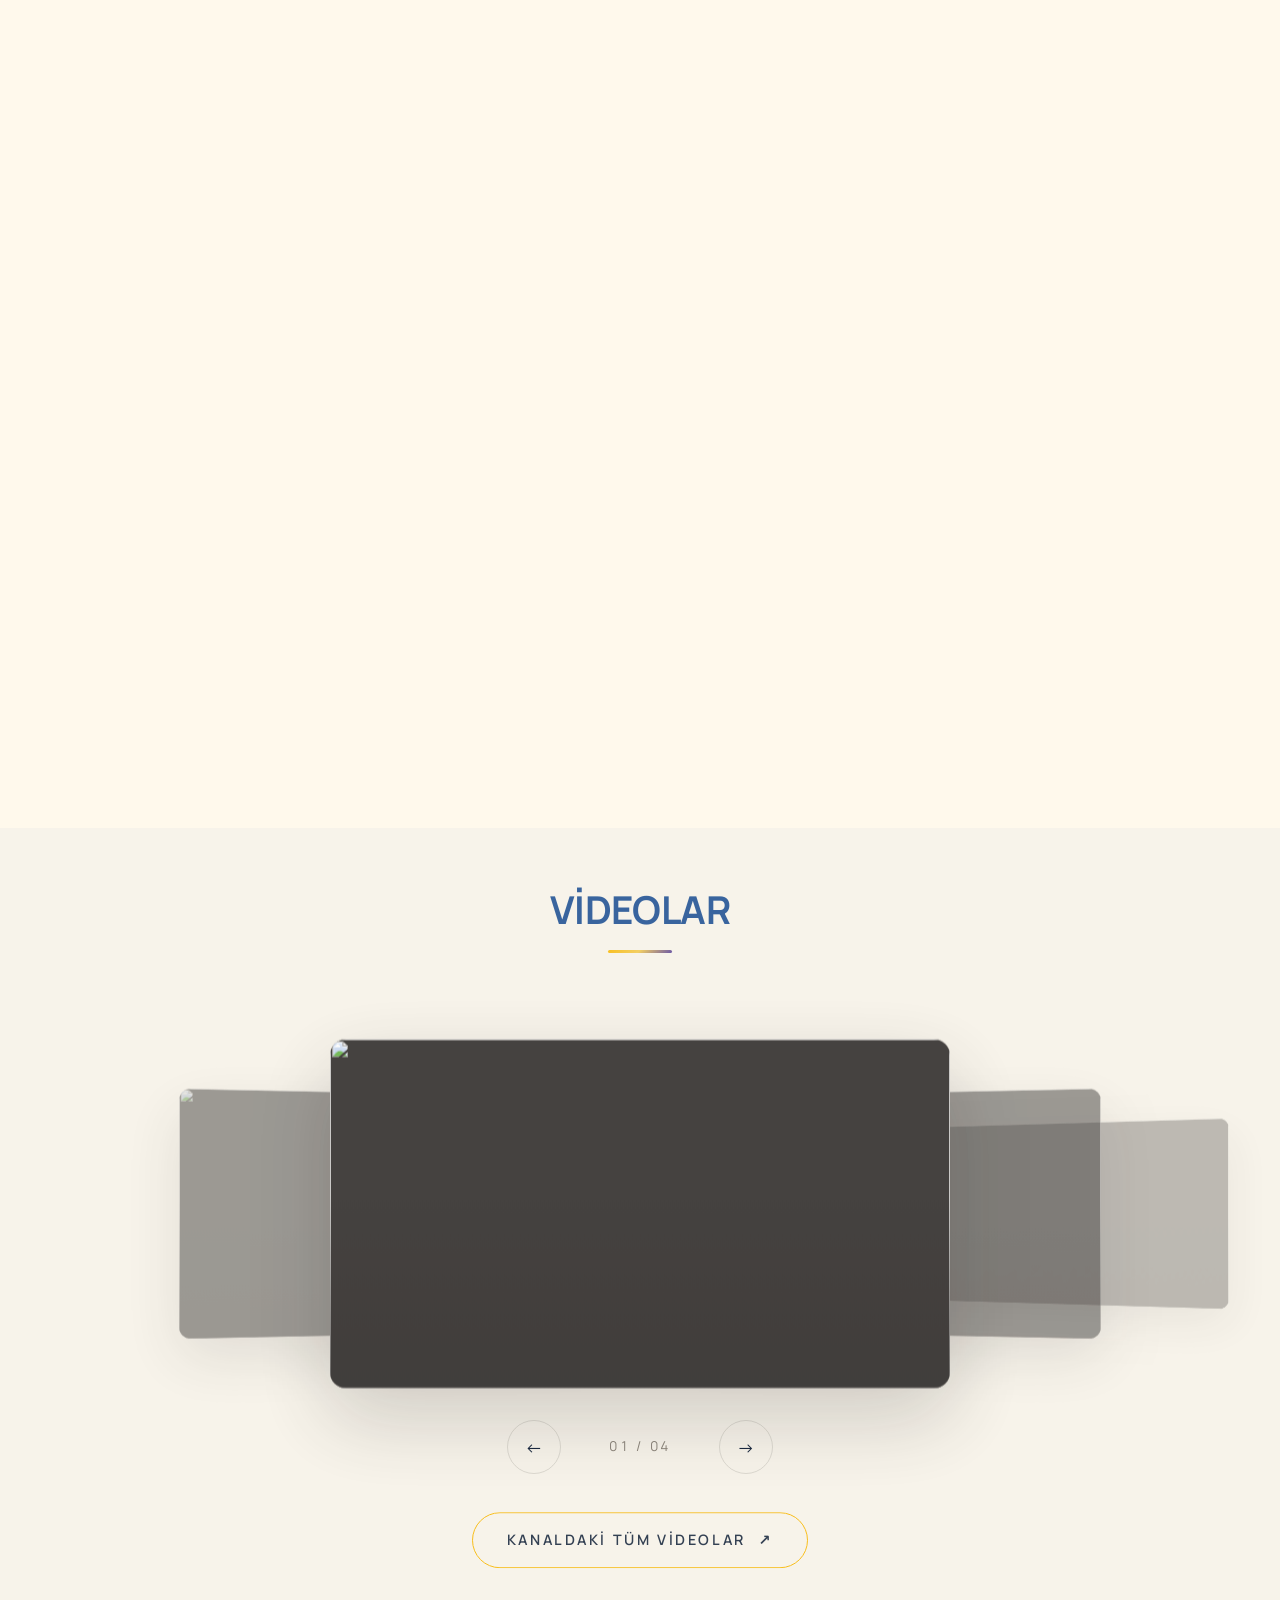
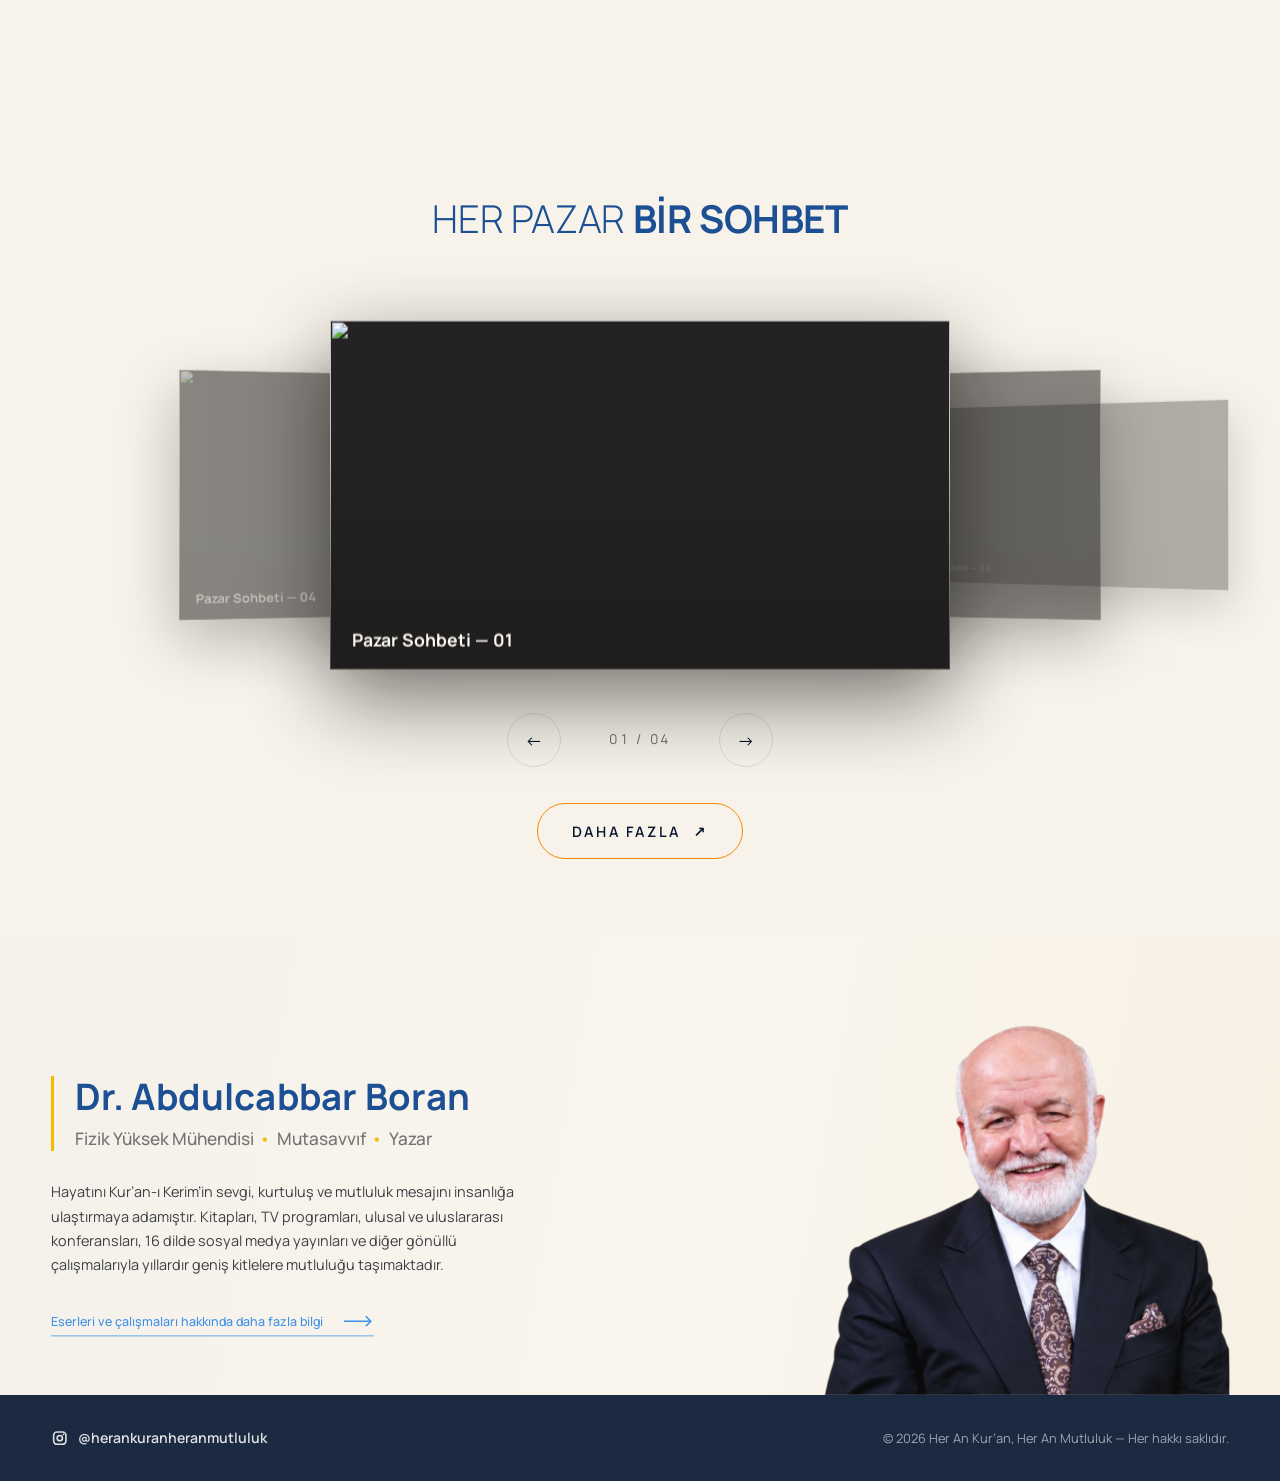
==== commit 3a086494: "Adres cubugunda #bolum adi gosterme Menu tiklamasi adrese #pazar-sohbeti gibi ek yazmiyor; eski bir " ====
--- a/index.html
+++ b/index.html
@@ -374,7 +374,7 @@
   <script src="js/vendor/ScrollTrigger.min.js"></script>
   <script src="js/vendor/lenis.min.js"></script>
   <!-- App -->
-  <script type="module" src="js/main.js?v=20261027-8"></script>
+  <script type="module" src="js/main.js?v=20261027-9"></script>
 </body>
 
 </html>
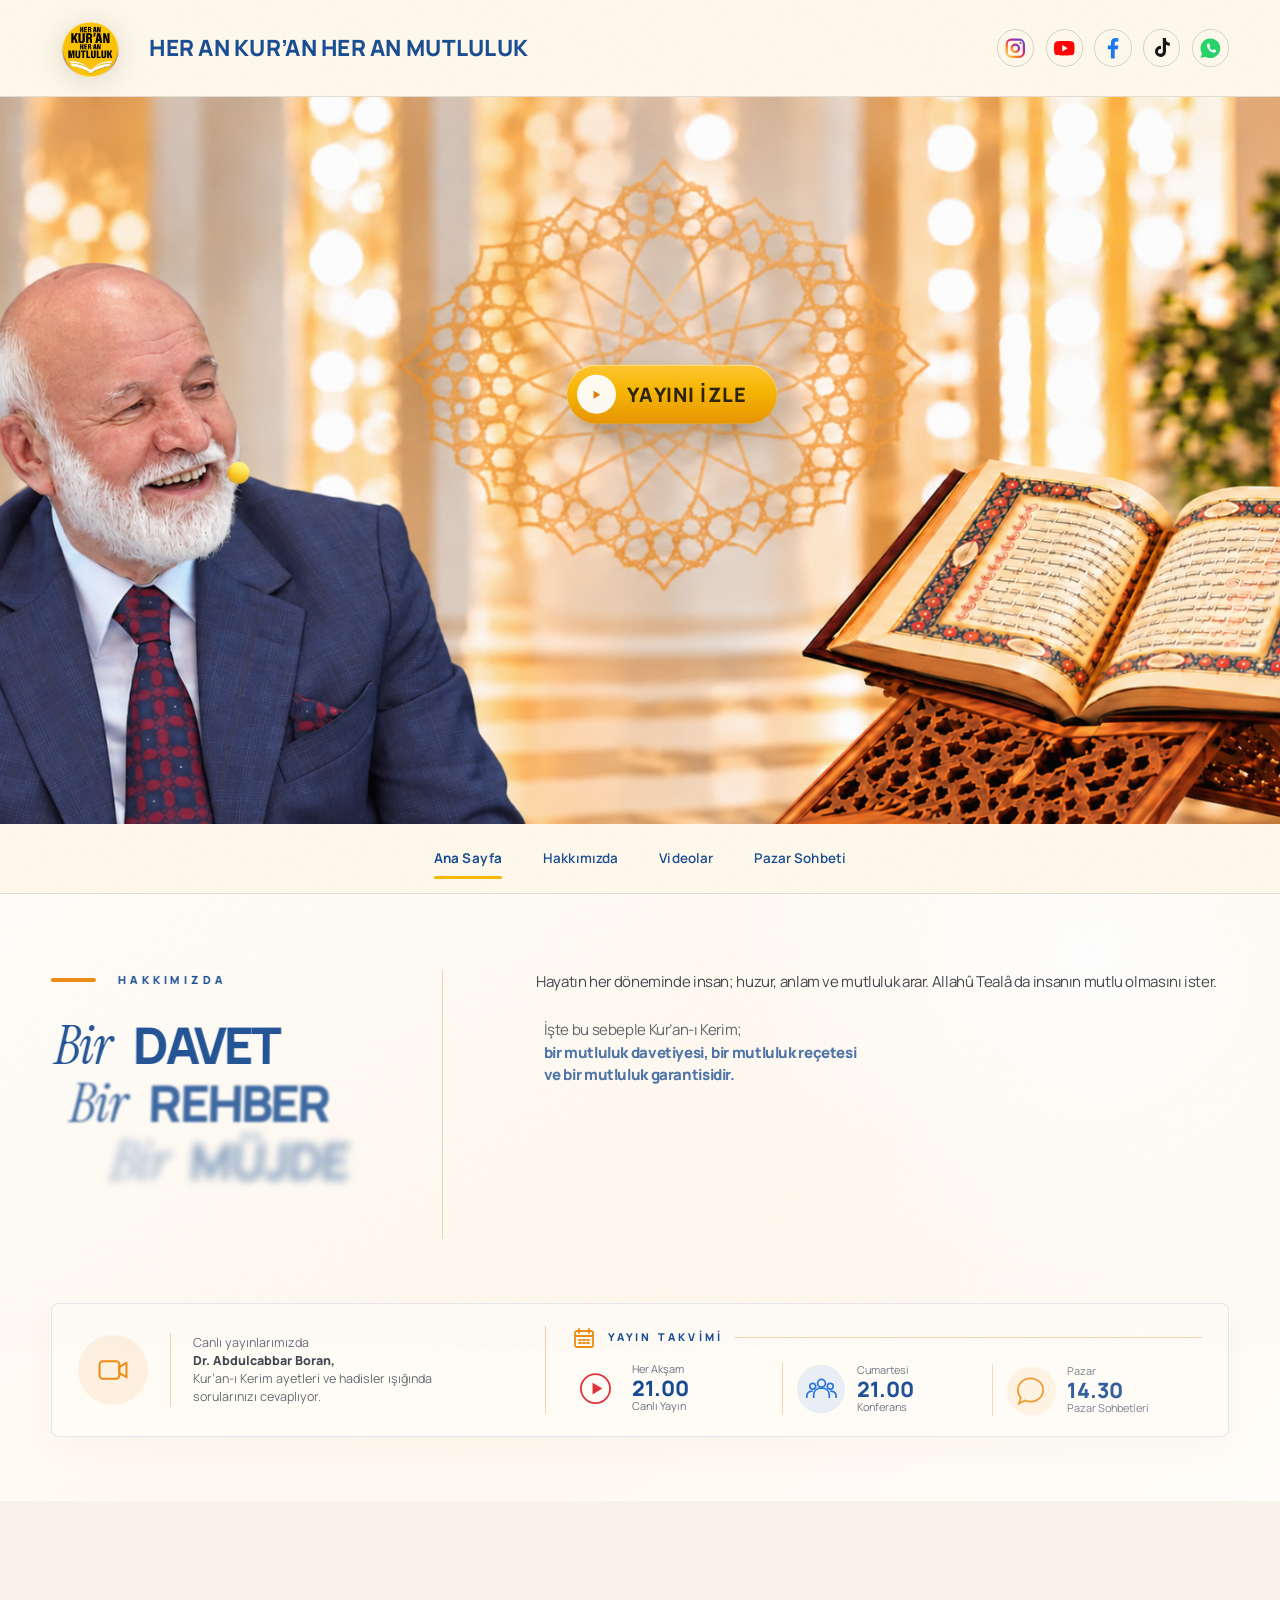
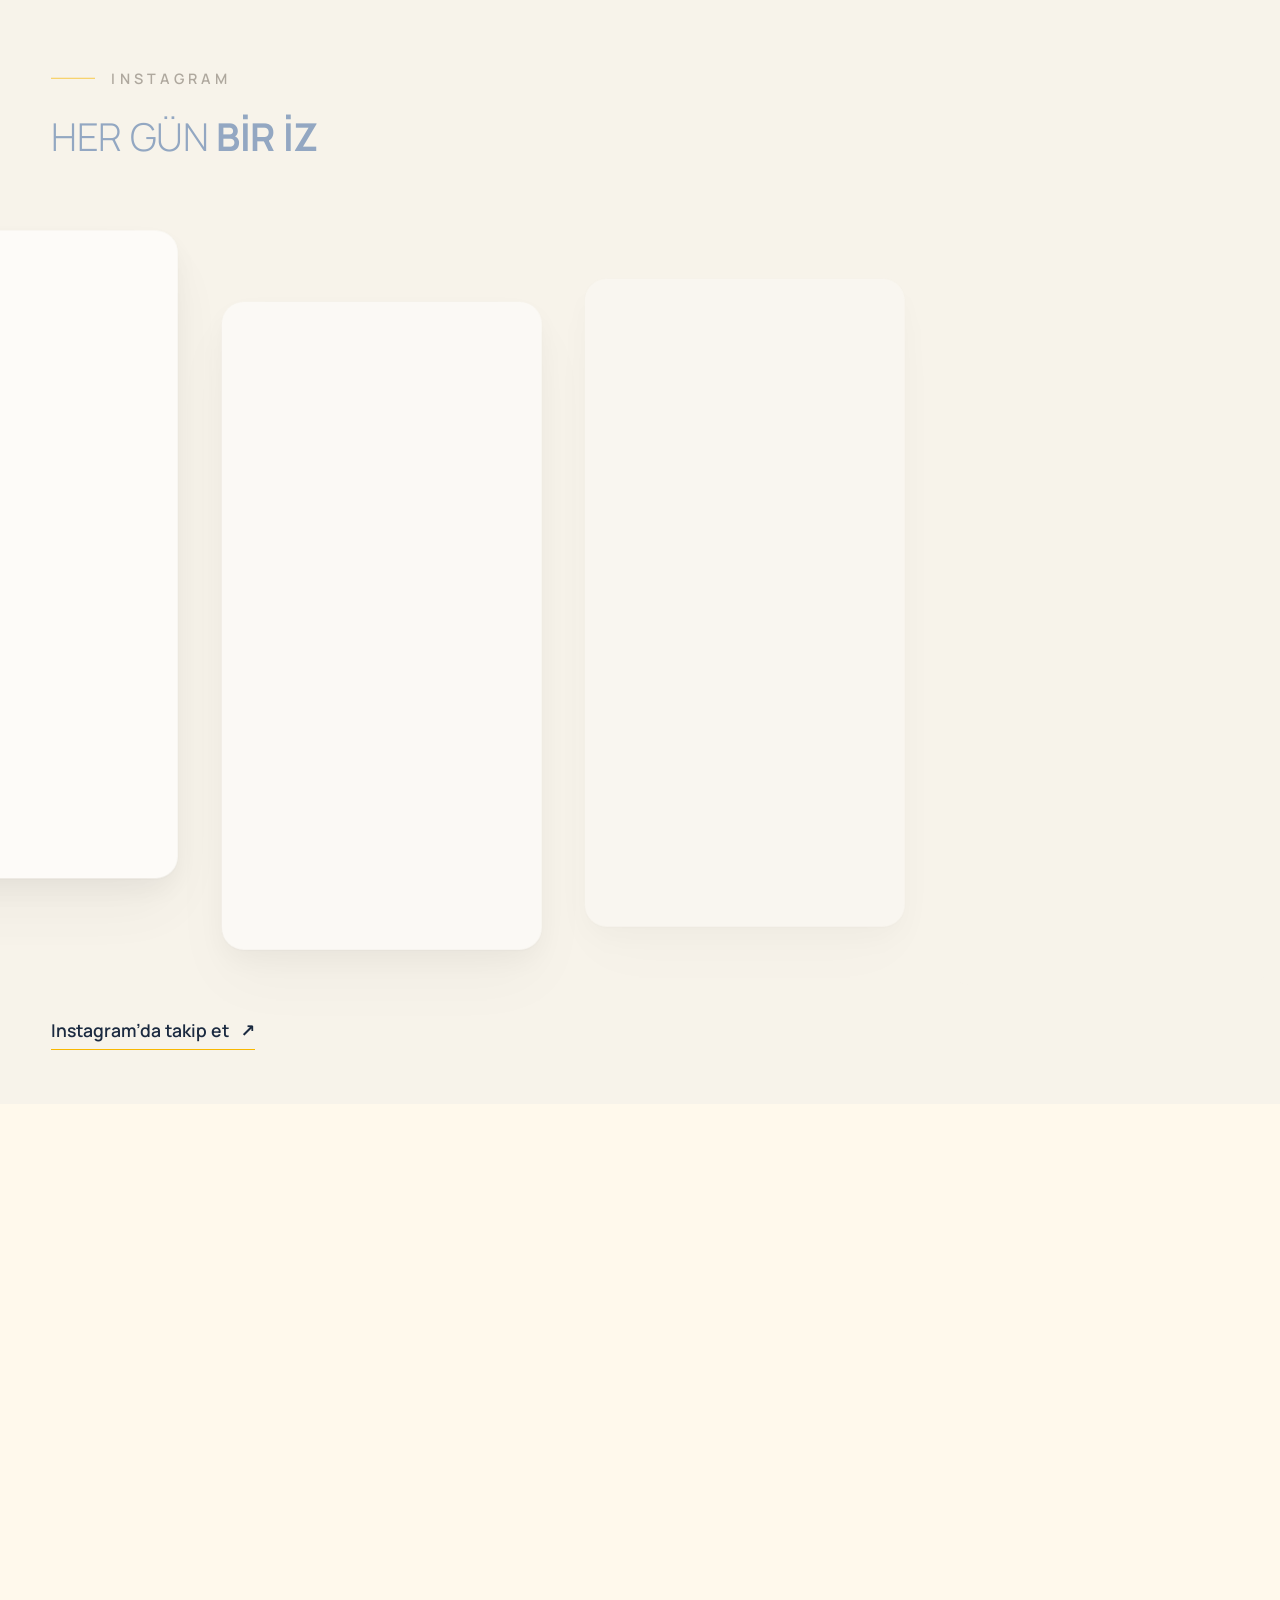
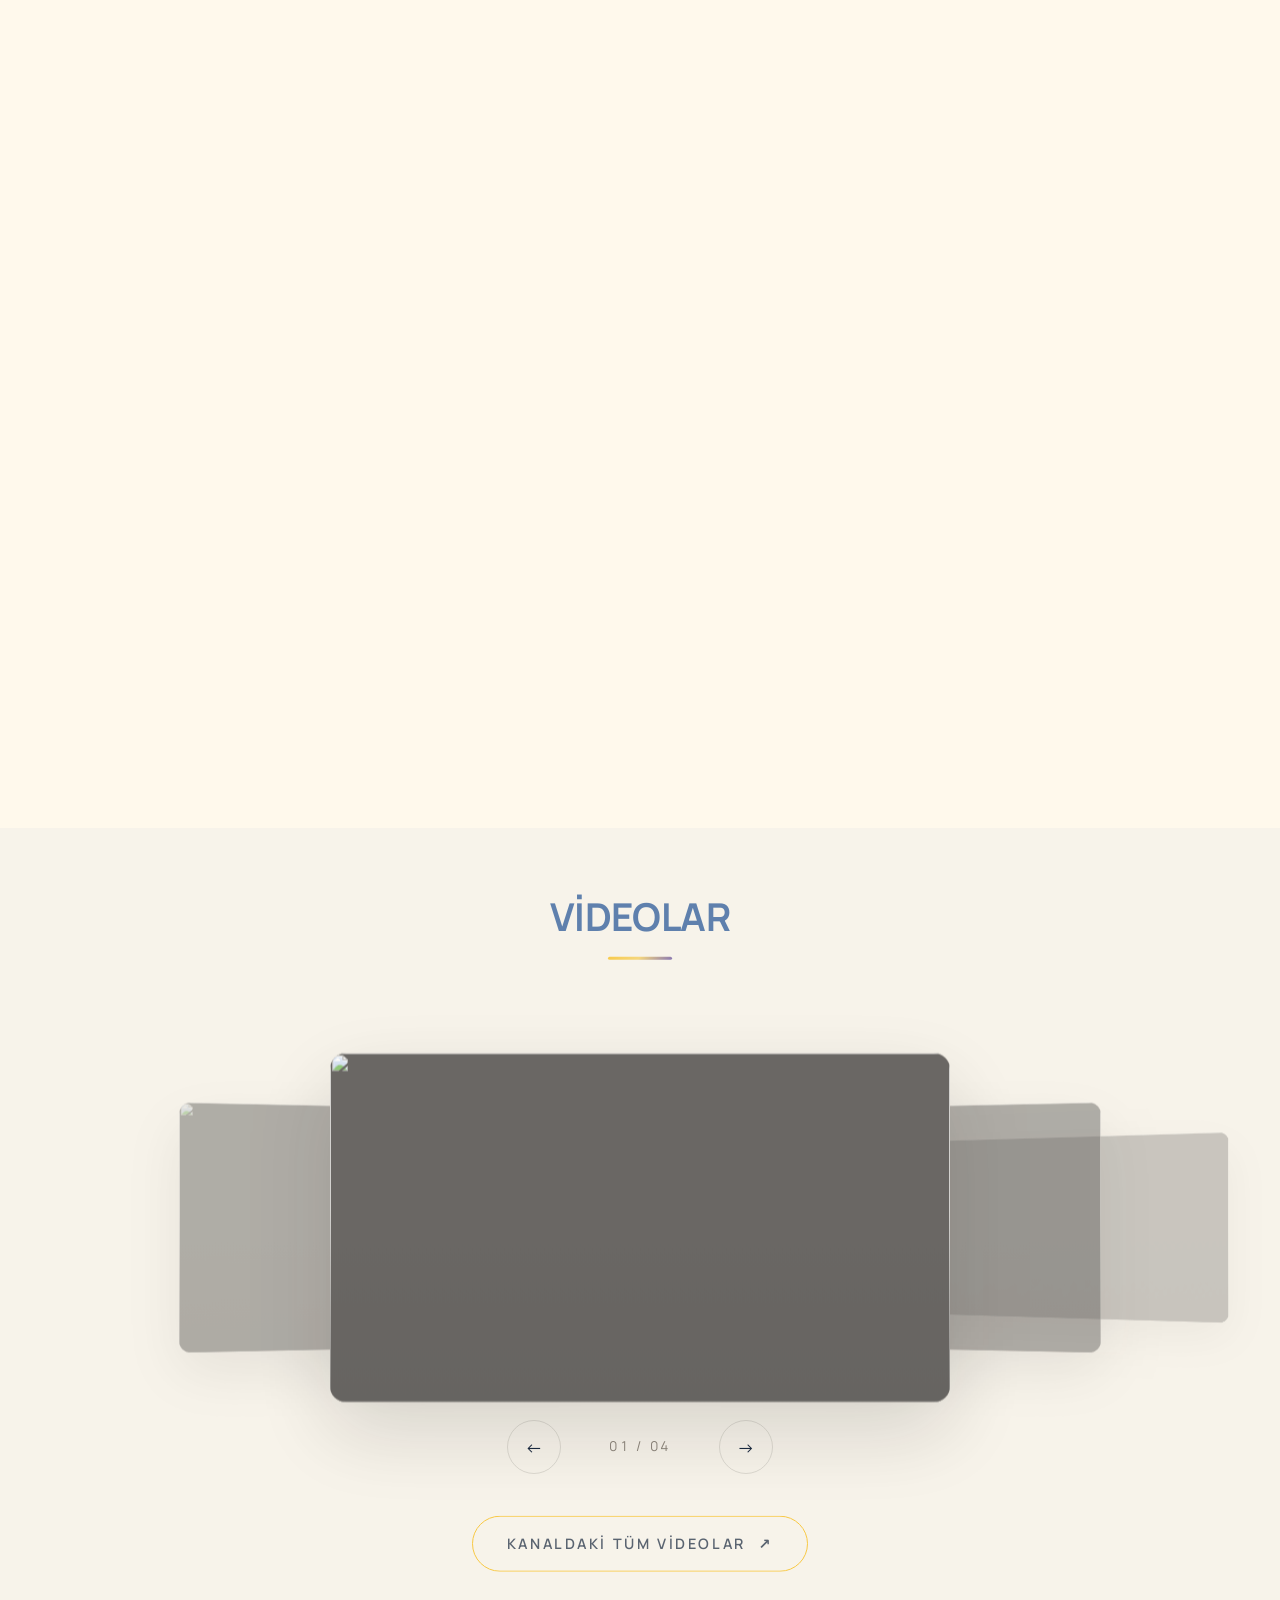
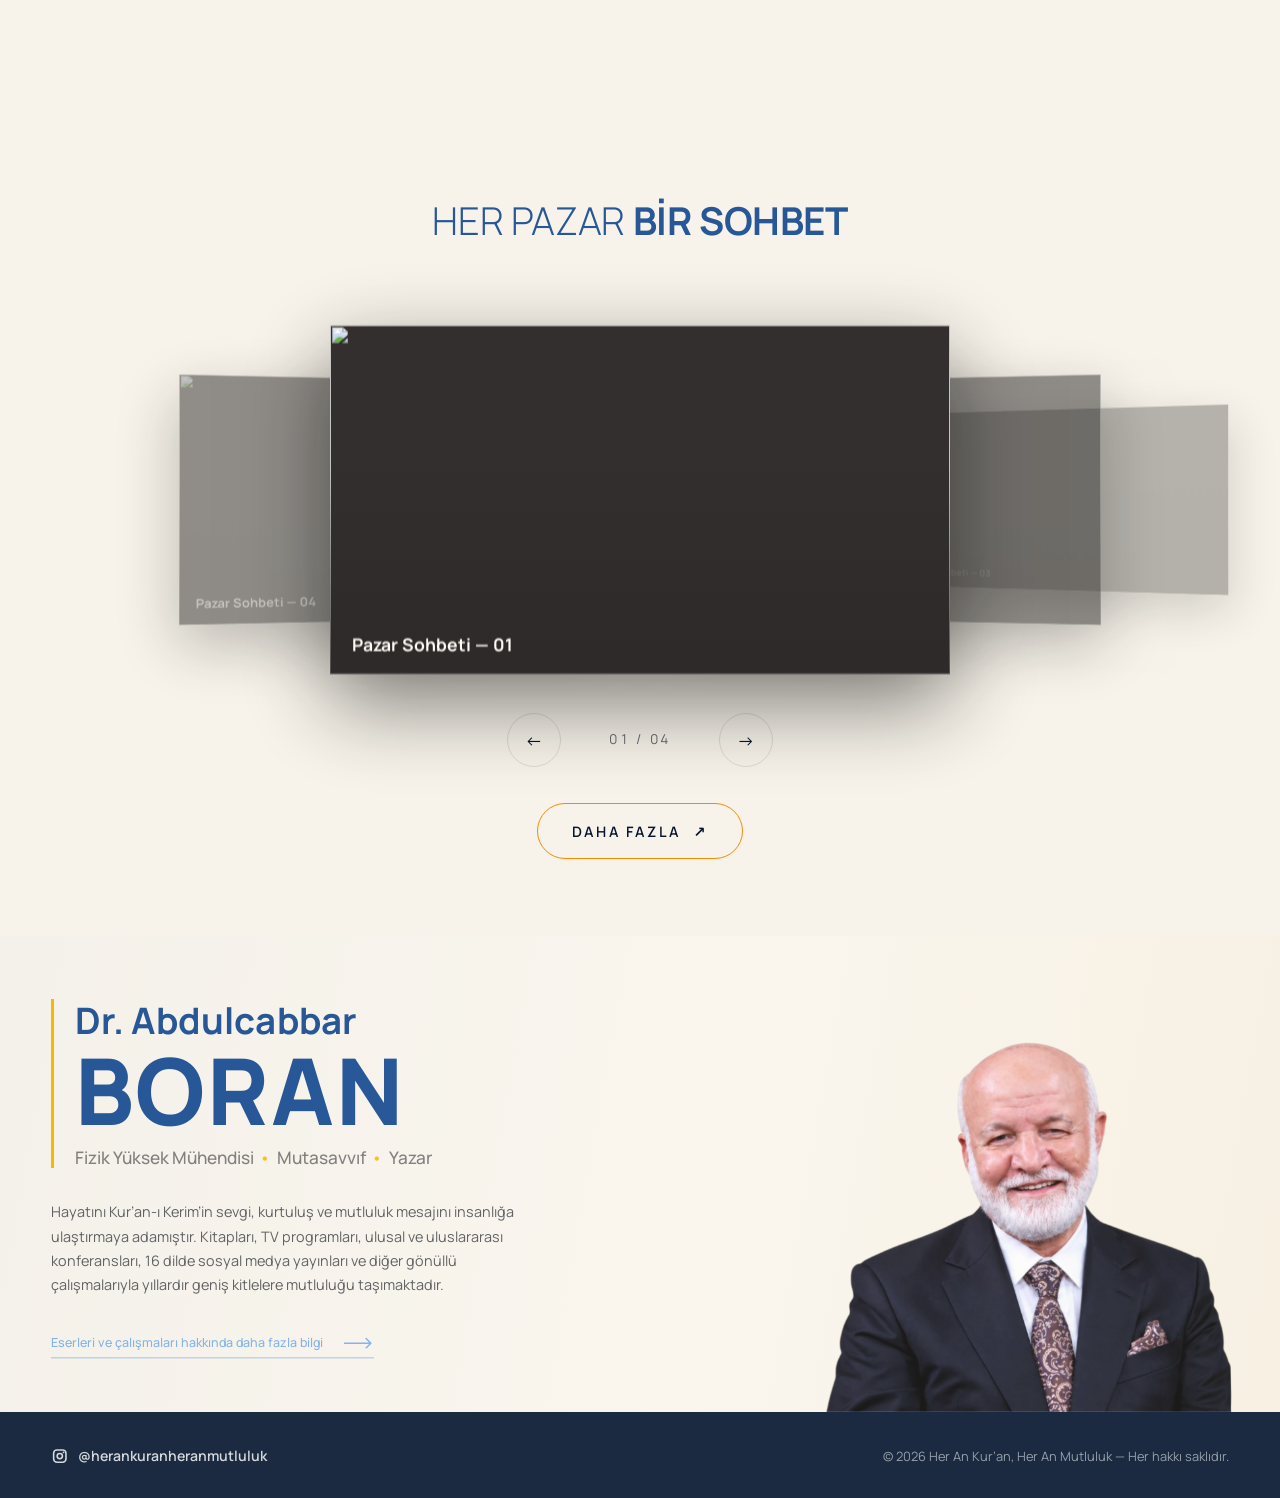
==== commit 4e145981: "Dr. Boran bolumunde 'BORAN' soyadini buyuk yaz Baslik iki satira bolundu: 'Dr. Abdulcabbar' ustte, '" ====
--- a/index.html
+++ b/index.html
@@ -30,7 +30,7 @@
   <link rel="stylesheet" href="css/sections/hero.css?v=20261018-2">
   <link rel="stylesheet" href="css/sections/hakkimizda.css?v=20261027-20">
   <link rel="stylesheet" href="css/sections/instagram.css?v=20261018-3">
-  <link rel="stylesheet" href="css/sections/boran.css?v=20261018-2">
+  <link rel="stylesheet" href="css/sections/boran.css?v=20261122-1">
   <link rel="stylesheet" href="css/sections/videos.css?v=20261027-1">
   <link rel="stylesheet" href="css/sections/videolar.css?v=20261027-1">
   <link rel="stylesheet" href="css/sections/footer.css?v=20261016-1">
@@ -307,7 +307,10 @@
       <div class="boran__kart">
         <div class="boran__metin">
           <div class="boran__kimlik">
-            <h2 class="boran__ad">Dr. Abdulcabbar Boran</h2>
+            <h2 class="boran__ad" aria-label="Dr. Abdulcabbar Boran">
+              <span class="boran__ad-ilk">Dr. Abdulcabbar</span>
+              <span class="boran__ad-soy">Boran</span>
+            </h2>
             <p class="boran__unvan">
               Fizik Yüksek Mühendisi <span class="boran__nokta" aria-hidden="true">&bull;</span>
               Mutasavvıf <span class="boran__nokta" aria-hidden="true">&bull;</span> Yazar
--- a/css/sections/boran.css
+++ b/css/sections/boran.css
@@ -42,6 +42,18 @@
   line-height: 1.1;
   letter-spacing: 0.005em;
   color: #174b91;
+}
+
+/* Soyadı ayrı satırda ve iri: bölümün imzası gibi durur */
+.boran__ad-ilk,
+.boran__ad-soy { display: block; }
+.boran__ad-soy {
+  margin-top: 0.08em;
+  font-size: clamp(2.9rem, 7.2vw, 6rem);
+  font-weight: 800;
+  line-height: 0.95;
+  letter-spacing: 0.02em;
+  text-transform: uppercase;
 }
 
 .boran__unvan {
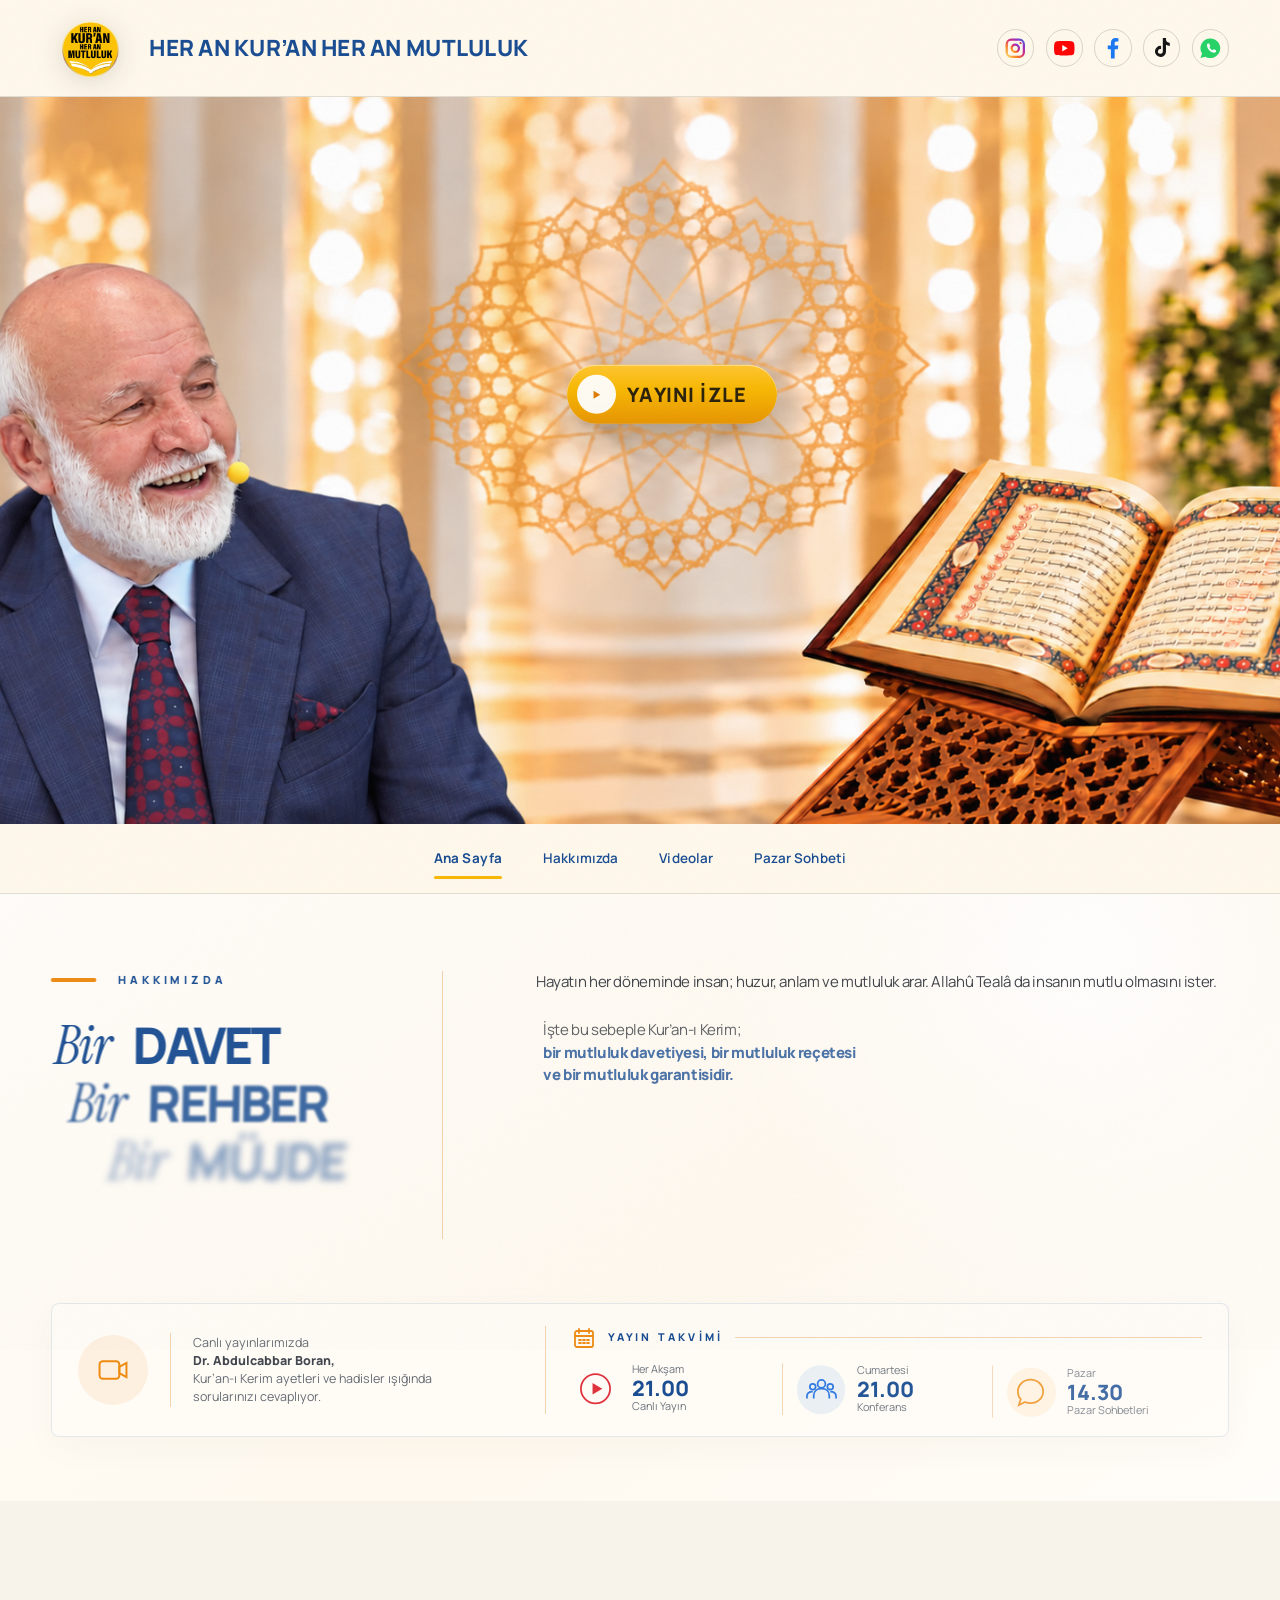
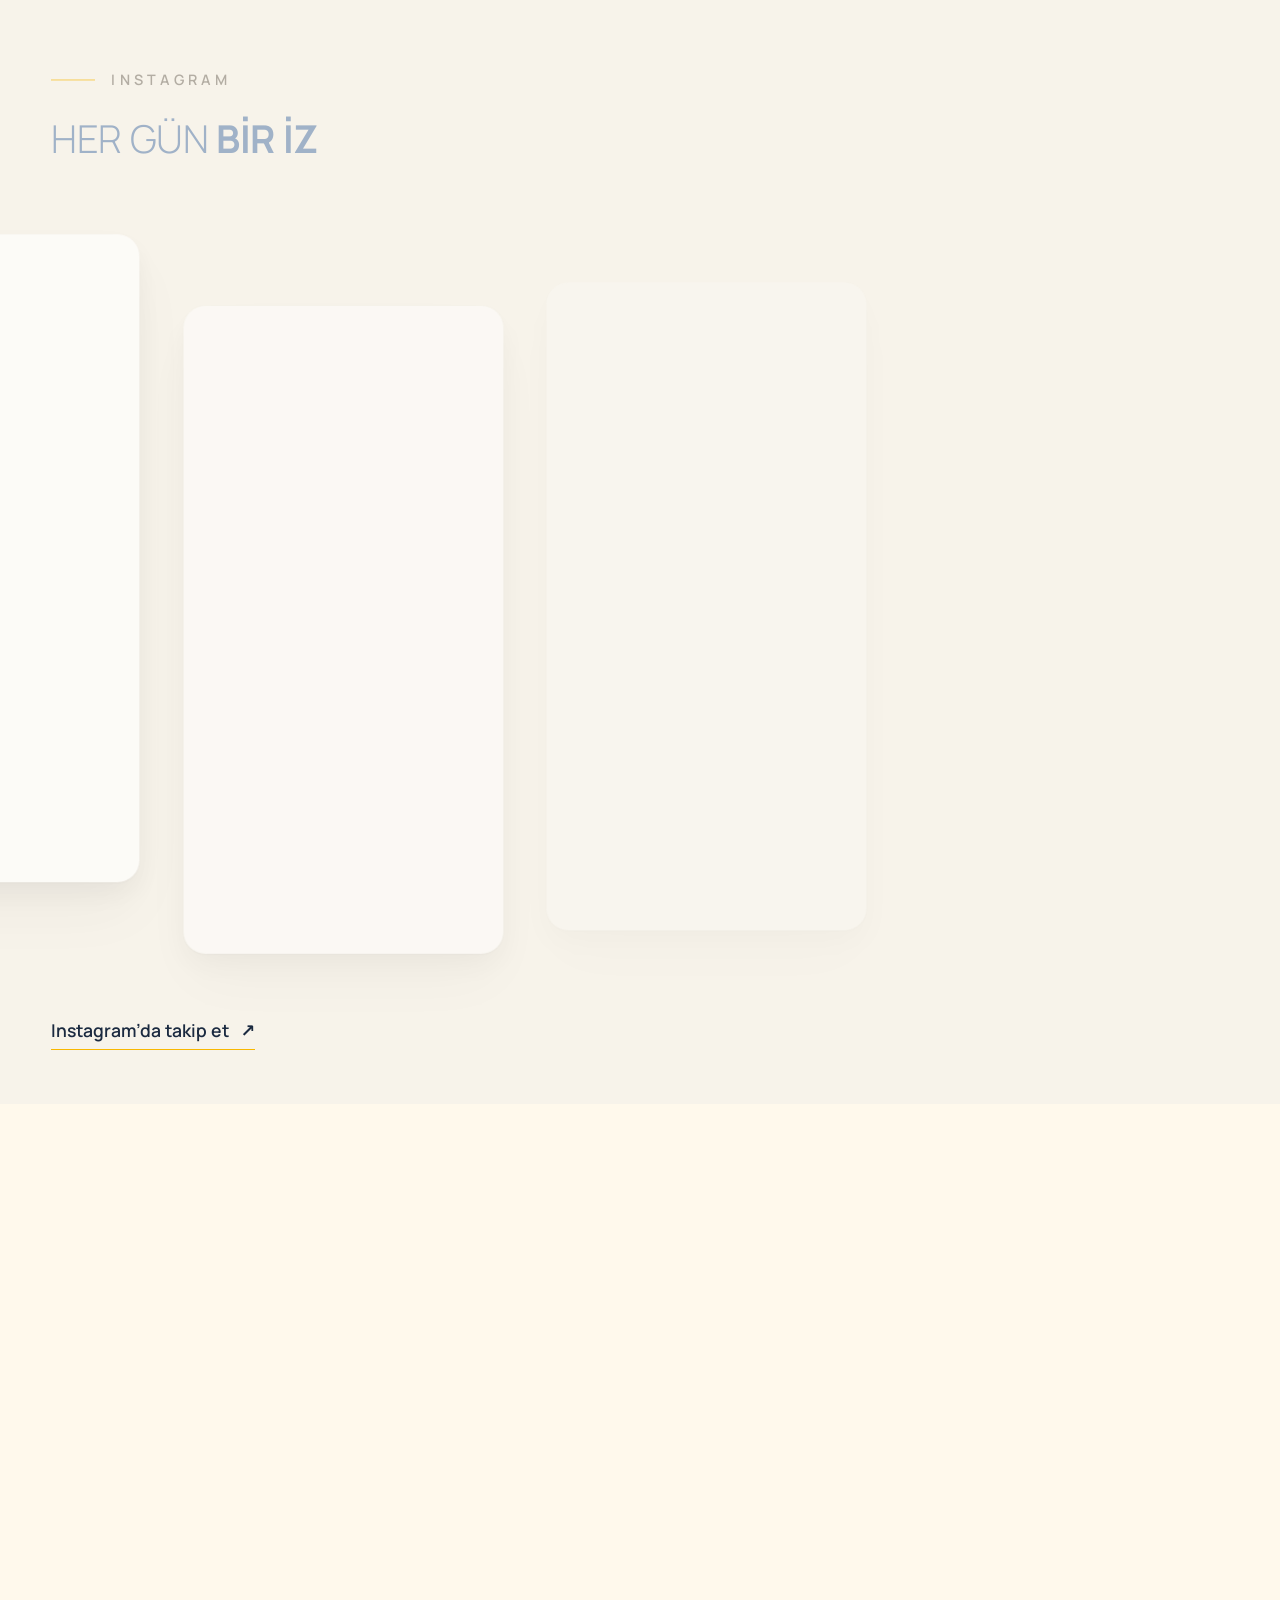
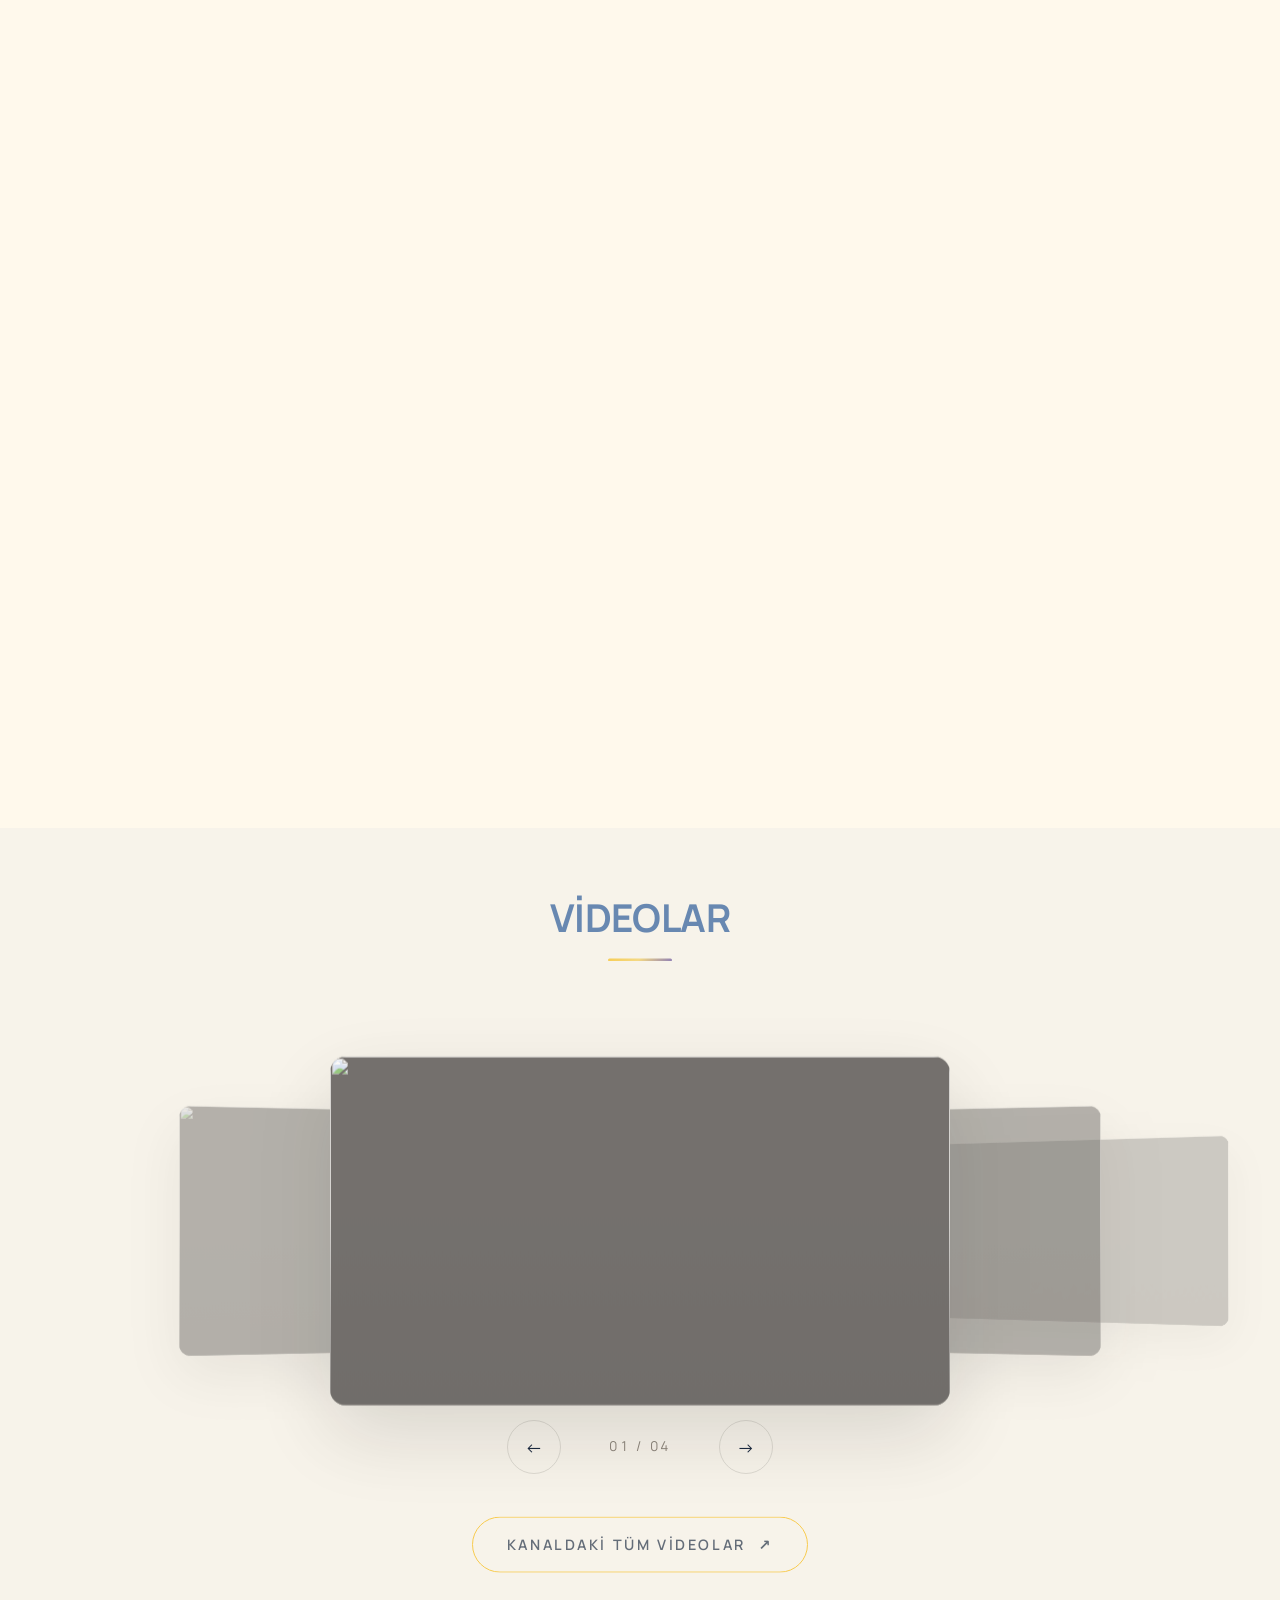
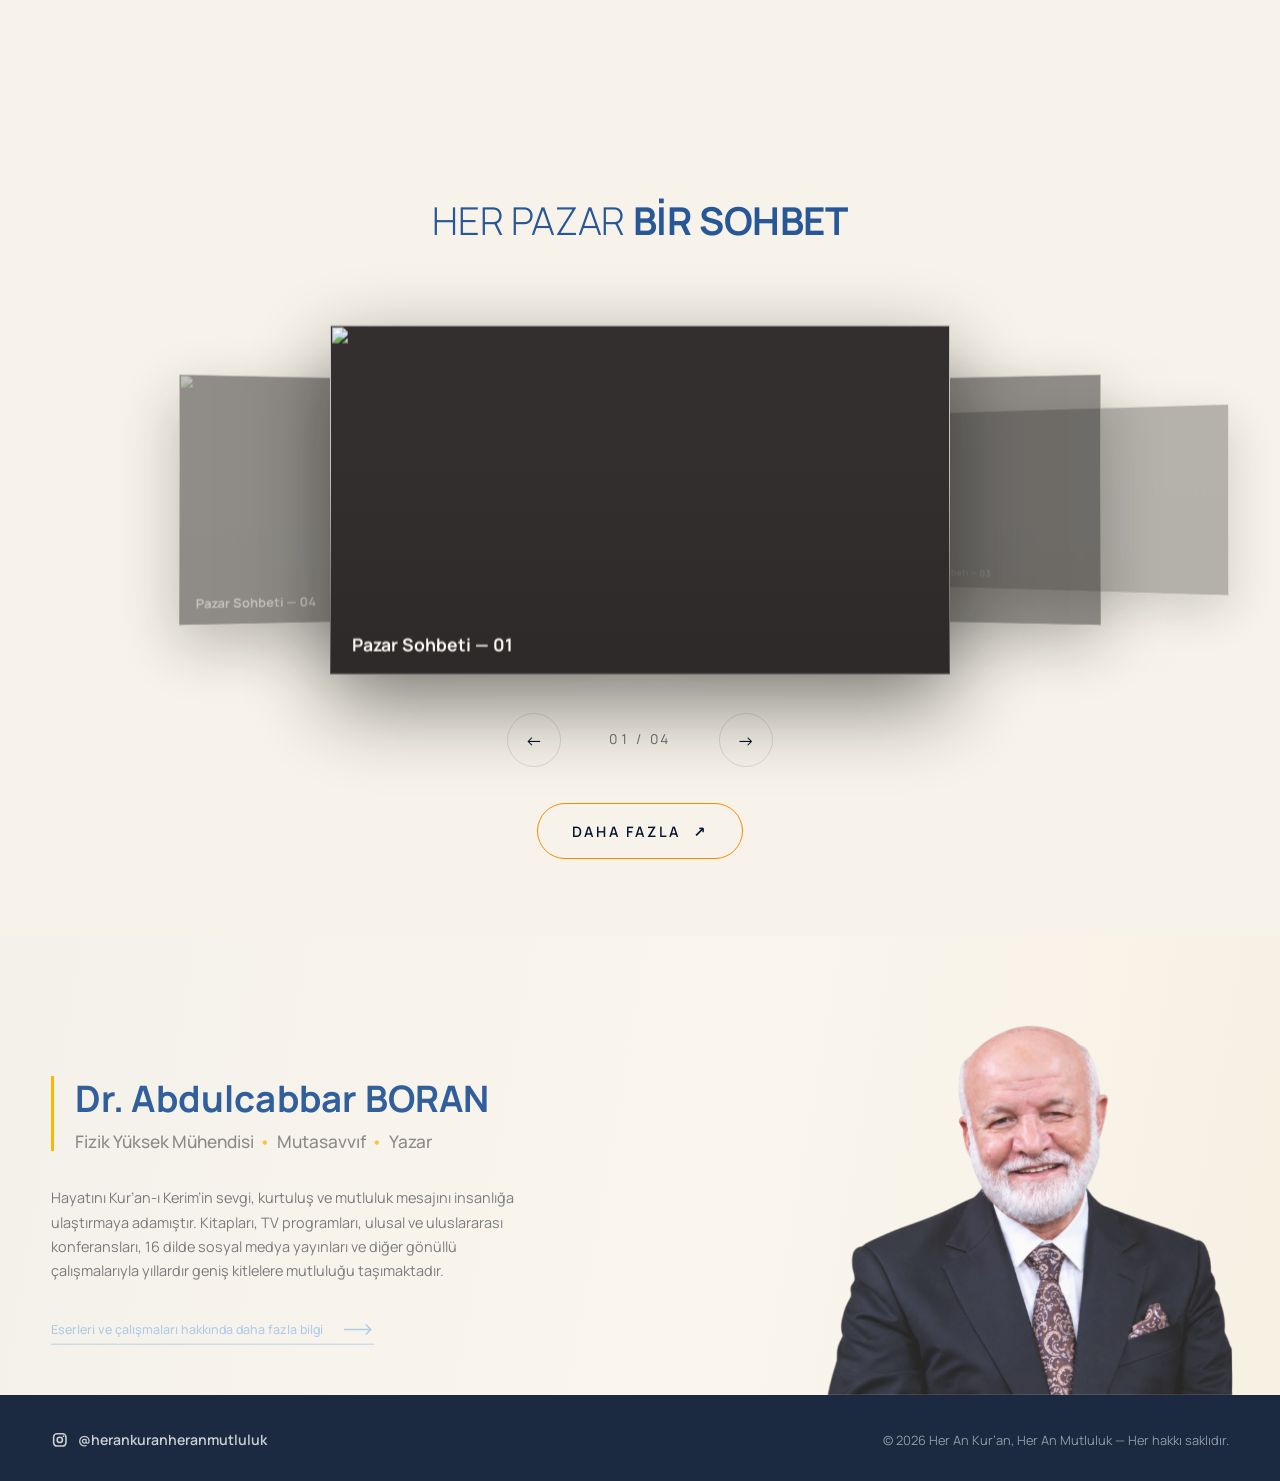
==== commit 62b0c336: "BORAN: buyutme geri alindi, yalniz buyuk harfle yaz 'Dr. Abdulcabbar BORAN' tek satirda, eski punto " ====
--- a/index.html
+++ b/index.html
@@ -30,7 +30,7 @@
   <link rel="stylesheet" href="css/sections/hero.css?v=20261018-2">
   <link rel="stylesheet" href="css/sections/hakkimizda.css?v=20261027-20">
   <link rel="stylesheet" href="css/sections/instagram.css?v=20261018-3">
-  <link rel="stylesheet" href="css/sections/boran.css?v=20261122-1">
+  <link rel="stylesheet" href="css/sections/boran.css?v=20261122-2">
   <link rel="stylesheet" href="css/sections/videos.css?v=20261027-1">
   <link rel="stylesheet" href="css/sections/videolar.css?v=20261027-1">
   <link rel="stylesheet" href="css/sections/footer.css?v=20261016-1">
@@ -307,10 +307,7 @@
       <div class="boran__kart">
         <div class="boran__metin">
           <div class="boran__kimlik">
-            <h2 class="boran__ad" aria-label="Dr. Abdulcabbar Boran">
-              <span class="boran__ad-ilk">Dr. Abdulcabbar</span>
-              <span class="boran__ad-soy">Boran</span>
-            </h2>
+            <h2 class="boran__ad">Dr. Abdulcabbar BORAN</h2>
             <p class="boran__unvan">
               Fizik Yüksek Mühendisi <span class="boran__nokta" aria-hidden="true">&bull;</span>
               Mutasavvıf <span class="boran__nokta" aria-hidden="true">&bull;</span> Yazar
--- a/css/sections/boran.css
+++ b/css/sections/boran.css
@@ -42,18 +42,6 @@
   line-height: 1.1;
   letter-spacing: 0.005em;
   color: #174b91;
-}
-
-/* Soyadı ayrı satırda ve iri: bölümün imzası gibi durur */
-.boran__ad-ilk,
-.boran__ad-soy { display: block; }
-.boran__ad-soy {
-  margin-top: 0.08em;
-  font-size: clamp(2.9rem, 7.2vw, 6rem);
-  font-weight: 800;
-  line-height: 0.95;
-  letter-spacing: 0.02em;
-  text-transform: uppercase;
 }
 
 .boran__unvan {
